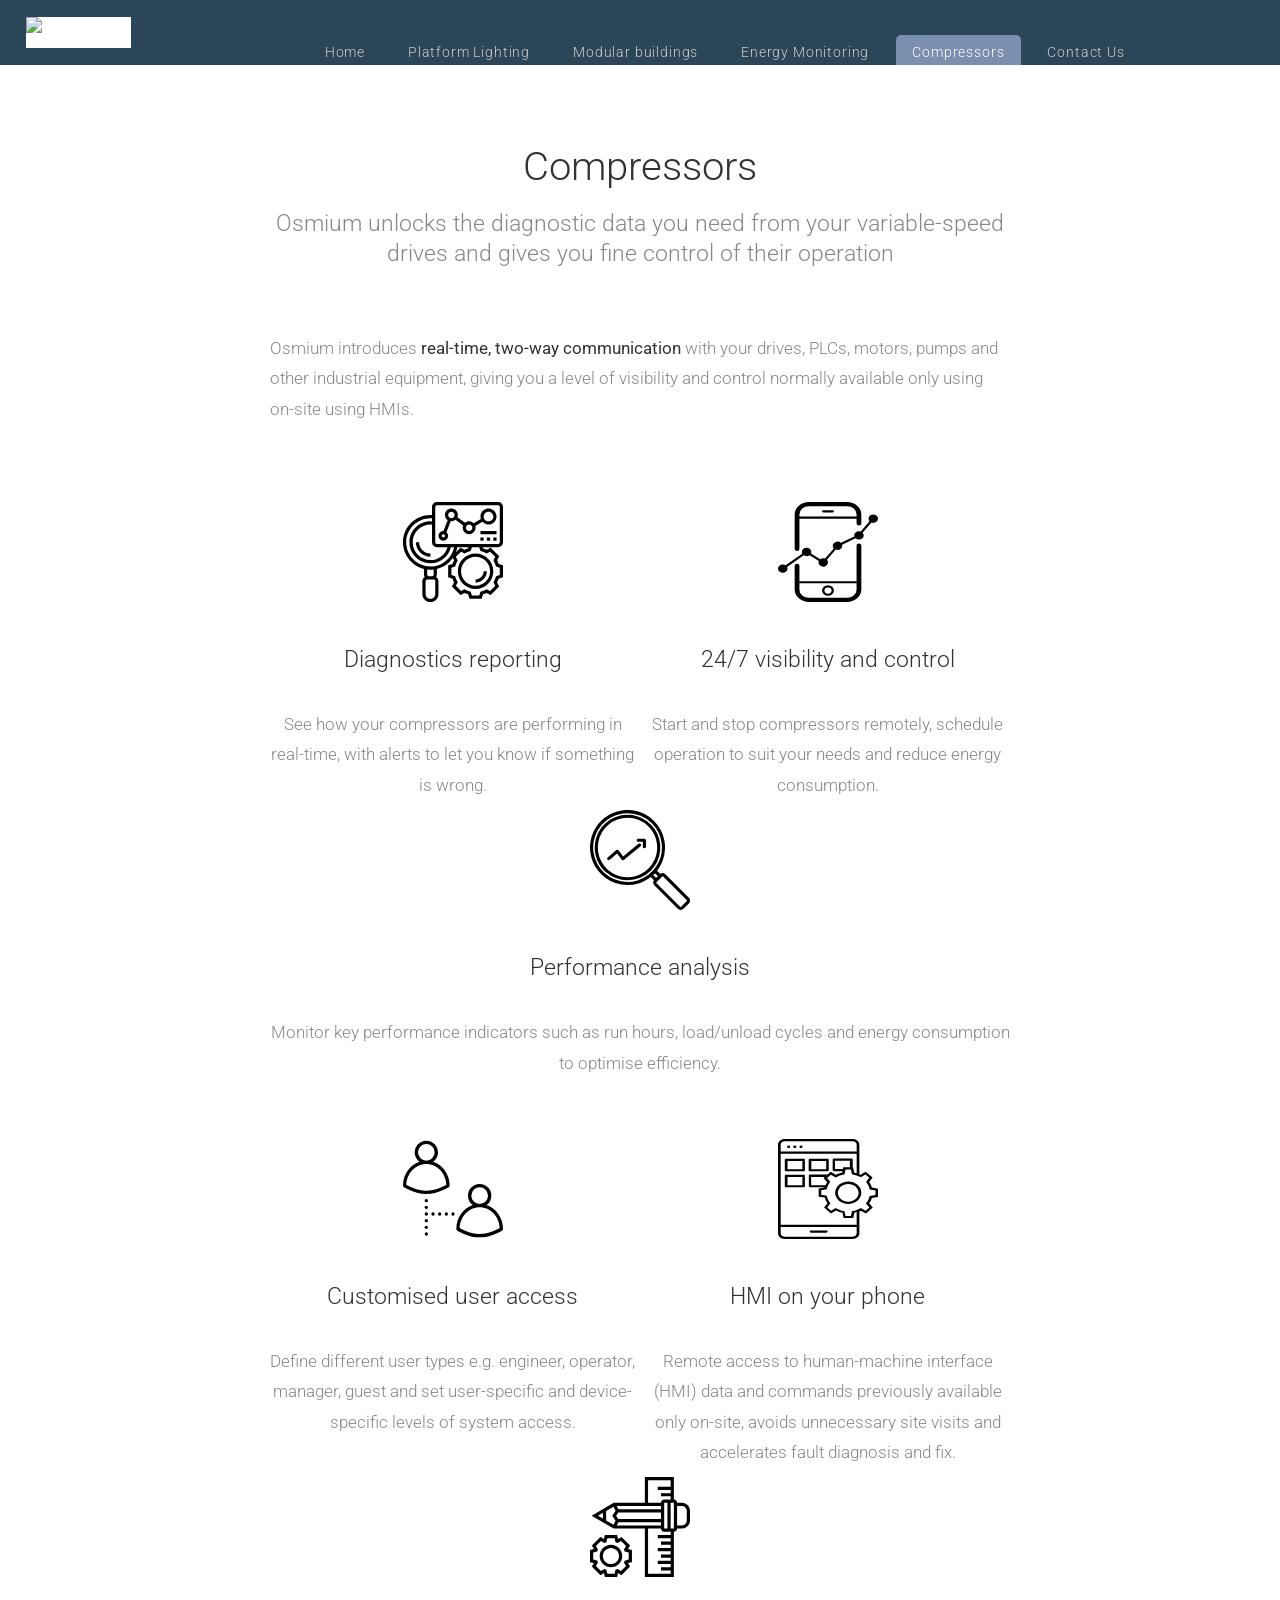
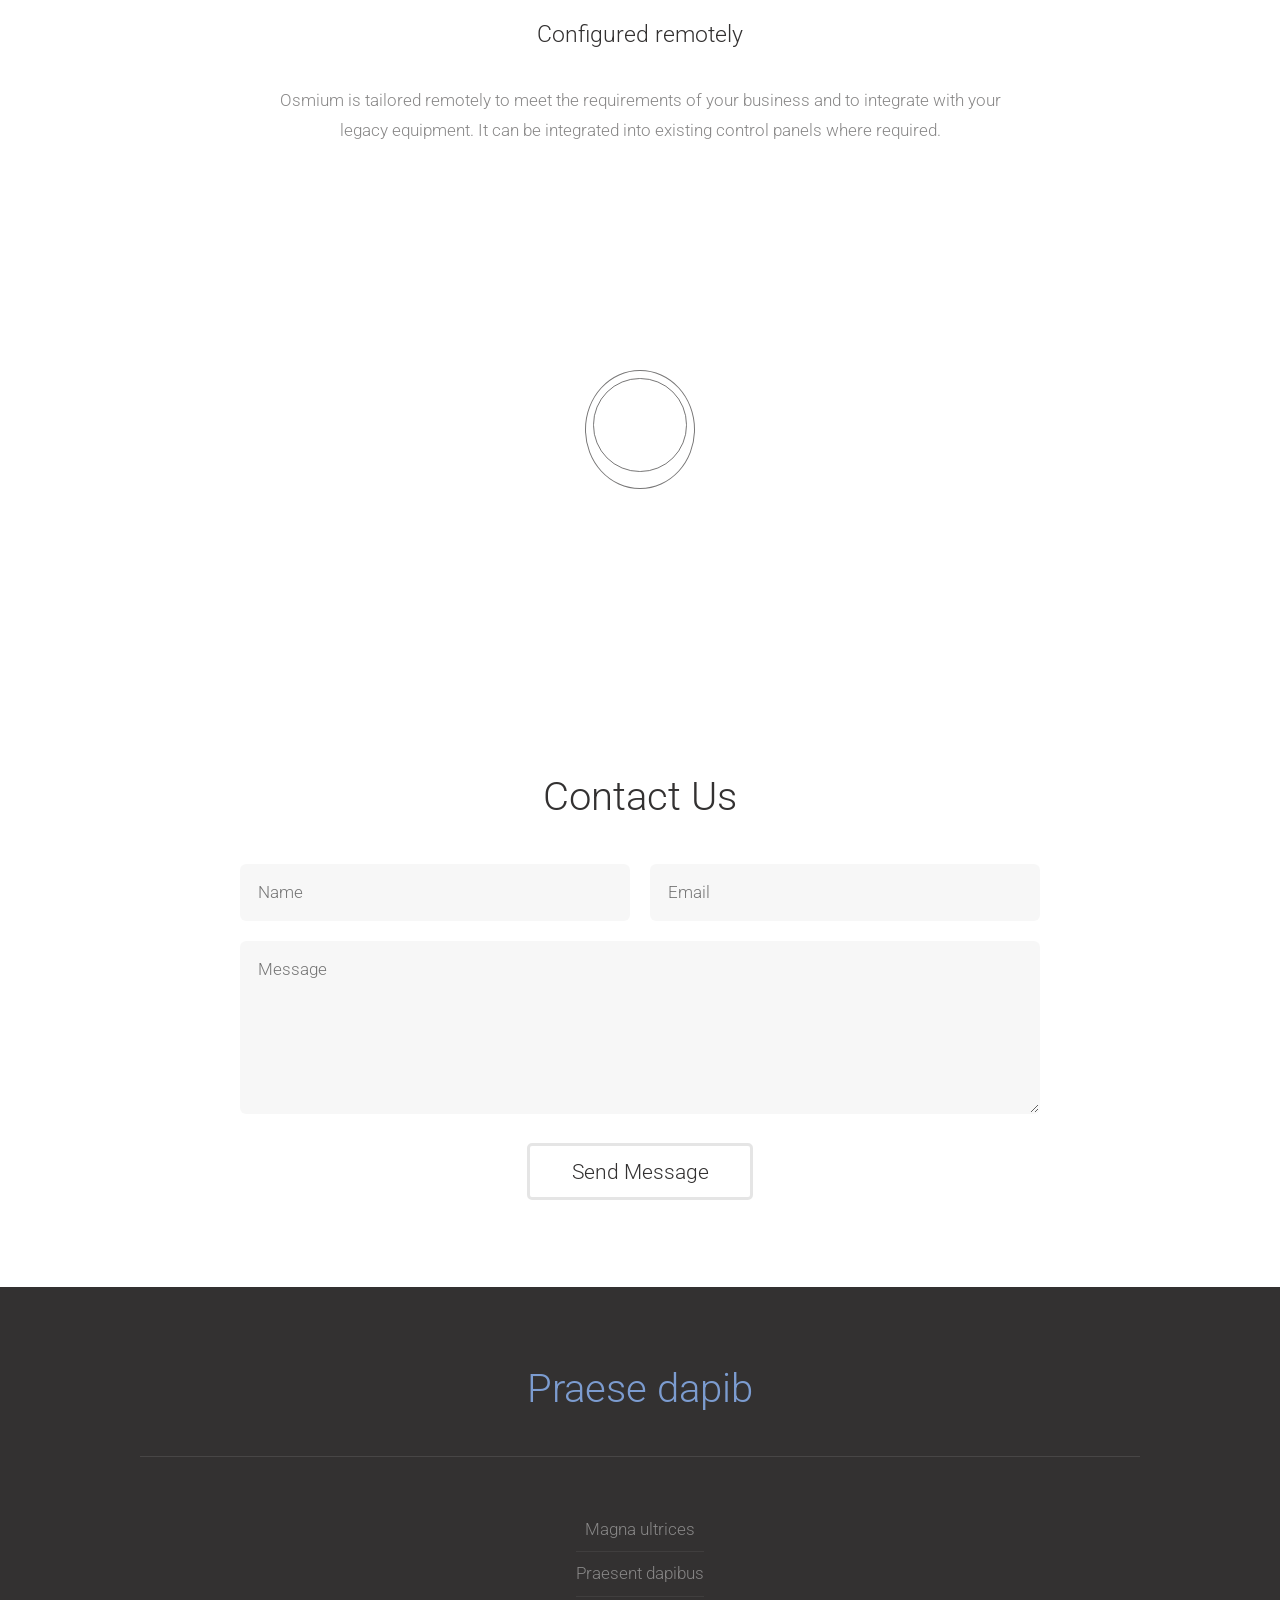
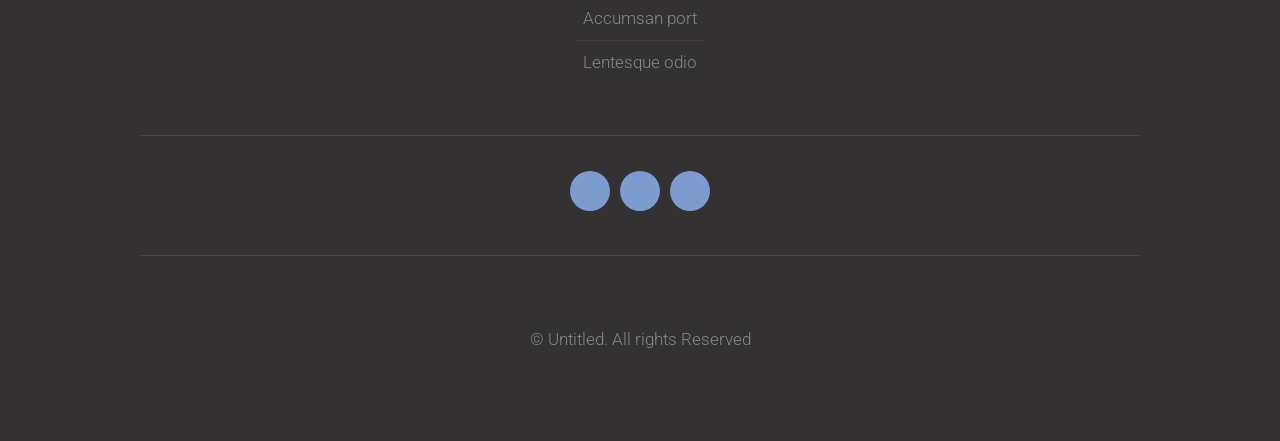
==== compressors.html @ 4c629444 "Modular buildings page completed" ====
<!DOCTYPE HTML>
<!--
	Concentric by Pixelarity
	pixelarity.com | hello@pixelarity.com
	License: pixelarity.com/license
-->
<html>
	<head>
		<title>Osmium</title>
		<meta charset="utf-8" />
		<meta name="viewport" content="width=device-width, initial-scale=1, user-scalable=no" />
		<link rel="stylesheet" href="assets/css/main.css" />
	</head>
	<body class="no-sidebar is-preload">
		<div id="page-wrapper">

			<!-- Header -->
				<div id="header">
					<div>

						<!-- Logo -->
							<div id="logo">
								<a href="index.html"><img src="images/osmium_logo_1.avif" class="header-logo" alt="Osmium" /></a>
							</div>

						<!-- Nav -->
							<nav id="nav">
								<ul>
									<li><a href="index.html">Home</a></li>
									<li><a href="platform-lighting.html">Platform Lighting</a></li>
                                    <li><a href="modular-buildings.html">Modular buildings</a></li>
									<li><a href="energy-monitoring.html">Energy Monitoring</a></li>
									<li class="current_page_item"><a href="compressors.html">Compressors</a></li>
                                    <li><a href="contact-us.html">Contact Us</a></li>
								</ul>
							</nav>

					</div>
				</div>

			<!-- Main -->
				<div id="main">
					<div class="container">

						<!-- Content -->
							<div class="row">
								<div id="content" class="col-9 col-12-mobile centred-content">
									<article>
										<header class="centred-text">
											<h2>Compressors</h2>
											<span class="byline">Osmium unlocks the diagnostic data you need from your variable-speed drives and gives you fine control of their operation</span>
										</header>
                                        <p>Osmium introduces <strong>real-time, two-way communication</strong> with your drives, PLCs, motors, pumps and other industrial equipment, giving you a level of visibility and control normally available only using on-site using HMIs.</p>

                                        <br/><br/>
                                        <!-- Make a 3 x 2 grid, with text and icons centred within each grid box -->
                                         <div class="flex-grid">
                                            <div class="flex-grid-item">
                                                <section>
                                                    <svg preserveAspectRatio="xMidYMid meet" data-bbox="1 1 62 62" viewBox="1 1 62 62" xmlns="http://www.w3.org/2000/svg" width="100" height="100" data-type="shape" role="presentation" aria-hidden="true" aria-label="">
                                                        <g>
                                                            <path d="M63 26V4c0-1.654-1.346-3-3-3H22c-1.654 0-3 1.346-3 3v5.035A15.045 15.045 0 0 0 18 9C8.626 9 1 16.626 1 26c0 7.994 5.553 14.699 13 16.505V46c0 .537.153 1.034.401 1.471A2.994 2.994 0 0 0 13 50v8c0 2.757 2.243 5 5 5s5-2.243 5-5v-8a2.994 2.994 0 0 0-1.401-2.529c.248-.437.401-.934.401-1.471v-3.495a17.034 17.034 0 0 0 9.913-6.779l.741 1.44c-.362.709-.67 1.455-.919 2.229L29 40.271v7.459l2.734.876c.249.775.557 1.521.919 2.229l-1.312 2.549 5.274 5.274 2.549-1.312c.709.362 1.455.67 2.229.919L42.271 61h7.459l.876-2.734a14.972 14.972 0 0 0 2.229-.919l2.549 1.312 5.273-5.274-1.311-2.549c.362-.708.67-1.455.919-2.229L63 47.729V40.27l-2.734-.876a15.016 15.016 0 0 0-.919-2.229l1.311-2.549-5.273-5.274-2.549 1.312c-.71-.363-1.456-.67-2.229-.919L50.37 29H60c1.654 0 3-1.346 3-3zm-41 3h6.566c-1.32 4.699-5.585 8-10.566 8-6.065 0-11-4.935-11-11s4.935-11 11-11c.32 0 .654.022 1 .057V26c0 1.654 1.346 3 3 3zm-1 29c0 1.654-1.346 3-3 3s-3-1.346-3-3v-8a1 1 0 0 1 1-1h4a1 1 0 0 1 1 1v8zm-1-12a1 1 0 0 1-1 1h-2a1 1 0 0 1-1-1v-3.128c.657.077 1.322.128 2 .128.677 0 1.342-.054 2-.132V46zm-2-5C9.729 41 3 34.271 3 26s6.729-15 15-15c.317 0 .65.016 1 .043v2.002A12.28 12.28 0 0 0 18 13c-7.168 0-13 5.832-13 13s5.832 13 13 13a12.94 12.94 0 0 0 12.628-10h2.047C31.272 35.914 25.158 41 18 41zm16.702-12h6.927l-.235.734c-.773.249-1.52.556-2.229.919l-2.549-1.312-2.786 2.786c.387-.998.679-2.043.872-3.127zm14.322 2.356.517.146a12.91 12.91 0 0 1 2.797 1.153l.468.262 2.195-1.129 3.211 3.211-1.129 2.194.262.469a12.89 12.89 0 0 1 1.153 2.797l.146.517 2.356.753v4.541l-2.356.754-.146.517c-.28.99-.668 1.931-1.152 2.797l-.263.468 1.129 2.195-3.211 3.212-2.194-1.13-.469.262c-.867.485-1.808.874-2.797 1.154l-.517.146L48.271 59H43.73l-.754-2.356-.517-.146c-.99-.28-1.931-.668-2.797-1.152l-.468-.263-2.195 1.13-3.212-3.212 1.13-2.195-.263-.468a12.987 12.987 0 0 1-1.153-2.797l-.146-.517L31 46.271V41.73l2.356-.754.146-.517c.28-.99.668-1.931 1.152-2.797l.263-.468-1.13-2.195 3.212-3.211 2.195 1.129.468-.262a12.86 12.86 0 0 1 2.797-1.153l.517-.146.753-2.356h4.541l.754 2.356zM42.271 27H22c-.552 0-1-.449-1-1V4c0-.551.448-1 1-1h38c.552 0 1 .449 1 1v22c0 .551-.448 1-1 1H42.271z"></path>
                                                            <path d="M54 5c-2.757 0-5 2.243-5 5 0 .56.114 1.09.284 1.593l-4.446 2.594A3.984 3.984 0 0 0 42 13c-.964 0-1.837.356-2.528.926l-4.759-3.461A3.97 3.97 0 0 0 35 9c0-2.206-1.794-4-4-4s-4 1.794-4 4a3.99 3.99 0 0 0 1.68 3.246l-2.601 6.762C26.052 19.007 26.027 19 26 19c-1.654 0-3 1.346-3 3s1.346 3 3 3 3-1.346 3-3a2.98 2.98 0 0 0-1.057-2.267l2.608-6.779c.149.018.295.046.449.046a3.96 3.96 0 0 0 2.528-.926l4.759 3.461A3.97 3.97 0 0 0 38 17c0 2.206 1.794 4 4 4s4-1.794 4-4c0-.376-.069-.733-.166-1.079l4.457-2.6C51.207 14.343 52.523 15 54 15c2.757 0 5-2.243 5-5s-2.243-5-5-5zM26 23a1.001 1.001 0 0 1 0-2 1.001 1.001 0 0 1 0 2zm5-12c-1.103 0-2-.897-2-2s.897-2 2-2 2 .897 2 2-.897 2-2 2zm11 8c-1.103 0-2-.897-2-2s.897-2 2-2 2 .897 2 2-.897 2-2 2zm12-6c-1.654 0-3-1.346-3-3s1.346-3 3-3 3 1.346 3 3-1.346 3-3 3z"></path>
                                                            <path d="M51 23v2h-2v-2h2z"></path>
                                                            <path d="M55 23v2h-2v-2h2z"></path>
                                                            <path d="M59 23v2h-2v-2h2z"></path>
                                                            <path d="M59 19v2H49v-2h10z"></path>
                                                            <path d="M11 26H9c0 4.962 4.037 9 9 9v-2c-3.859 0-7-3.14-7-7z"></path>
                                                            <path d="M53 44h-2c0 2.757-2.243 5-5 5v2c3.859 0 7-3.141 7-7z"></path>
                                                            <path d="M35 44c0 6.065 4.935 11 11 11s11-4.935 11-11-4.935-11-11-11-11 4.935-11 11zm11-9c4.963 0 9 4.037 9 9s-4.037 9-9 9-9-4.037-9-9 4.037-9 9-9z"></path>
                                                        </g>
                                                    </svg>
                                                    <h3>Diagnostics reporting</h3>
                                                    <p>See how your compressors are performing in real-time, with alerts to let you know if something is wrong.</p>
                                                </section>
                                            </div>
                                            <div class="flex-grid-item">
                                                <section>
                                                    <svg preserveAspectRatio="none" data-bbox="7 4 42 48" viewBox="7 4 42 48" xmlns="http://www.w3.org/2000/svg" width="100" height="100" data-type="shape" role="presentation" aria-hidden="true" aria-label="">
                                                        <g>
                                                            <path d="M47 10a2 2 0 0 0-1.56 3.24l-3.68 4.91A1.91 1.91 0 0 0 41 18a2 2 0 0 0-2 2 2.08 2.08 0 0 0 .07.5l-5.62 3.12A2 2 0 0 0 30 25a2 2 0 0 0 .47 1.27l-3.7 4.88A2.2 2.2 0 0 0 26 31a2 2 0 0 0-1.28.47l-3.86-2.75A2 2 0 0 0 21 28a2 2 0 0 0-4 0 2 2 0 0 0 .18.82l-7 5.58A2 2 0 0 0 9 34a2 2 0 1 0 2 2 2 2 0 0 0-.18-.82l7-5.58A2 2 0 0 0 19 30a2 2 0 0 0 1.28-.47l3.86 2.75A2 2 0 0 0 24 33a2 2 0 1 0 3.56-1.24l3.68-4.91A1.91 1.91 0 0 0 32 27a2 2 0 0 0 2-2 2.08 2.08 0 0 0-.07-.5l5.62-3.12A2 2 0 0 0 43 20a2 2 0 0 0-.47-1.27l3.7-4.88A2.2 2.2 0 0 0 47 14a2 2 0 0 0 0-4z"></path>
                                                            <path d="M41 23.86a1 1 0 0 0-1 1V42H16v-7.34a1 1 0 0 0-2 0V46a6 6 0 0 0 6 6h16a6 6 0 0 0 6-6V24.86a1 1 0 0 0-1-1zM36 50H20a4 4 0 0 1-4-4v-3h24v3a4 4 0 0 1-4 4z"></path>
                                                            <path d="M15 27.54a1 1 0 0 0 1-1V12h24v2.31a1 1 0 1 0 2 0V10a6 6 0 0 0-6-6H20a6 6 0 0 0-6 6v16.54a1 1 0 0 0 1 1zM20 6h16a4 4 0 0 1 4 4v1H16v-1a4 4 0 0 1 4-4z"></path>
                                                            <path d="M26 9h4a.5.5 0 0 0 0-1h-4a.5.5 0 0 0 0 1z"></path>
                                                            <path d="M28 44a2.5 2.5 0 1 0 2.5 2.5A2.5 2.5 0 0 0 28 44zm0 4a1.5 1.5 0 1 1 1.5-1.5A1.5 1.5 0 0 1 28 48z"></path>
                                                        </g>
                                                    </svg>
                                                    <h3>24/7 visibility and control</h3>
                                                    <p>Start and stop compressors remotely, schedule operation to suit your needs and reduce energy consumption.</p>
                                                </section>
                                            </div>
                                            <div class="flex-grid-item">
                                                <section>
                                                    <svg preserveAspectRatio="none" data-bbox="0.079 -0.057 1199.95 1200.057" xmlns="http://www.w3.org/2000/svg" viewBox="0.079 -0.057 1199.95 1200.057" height="100" width="100" data-type="shape" role="presentation" aria-hidden="true" aria-label="">
                                                        <g>
                                                            <path d="M450.23 900.24a450.117 450.117 0 0 1-274.05-93.027 450.158 450.158 0 0 1 49.033-747 450.146 450.146 0 0 1 283.86-56.406 450.159 450.159 0 0 1 259.54 128.06 449.997 449.997 0 0 1 123.31 230.49 449.985 449.985 0 0 1-25.609 260.14 450.044 450.044 0 0 1-165.89 202.02 450.003 450.003 0 0 1-250.19 75.723zm0-862.5a412.54 412.54 0 0 0-261.6 93.855 412.502 412.502 0 0 0-142.68 238.5 412.492 412.492 0 0 0 247.066 461.36 412.5 412.5 0 0 0 277.6 13.434 412.472 412.472 0 0 0 223.11-165.71 412.52 412.52 0 0 0 67.348-269.64 412.444 412.444 0 0 0-118.99-251.16 411.52 411.52 0 0 0-133.88-89.453 411.475 411.475 0 0 0-157.96-31.223z"></path>
                                                            <path d="M450.23 843.75a393.461 393.461 0 0 1-249.53-89.461c-70.32-57.785-118.43-138.16-136.14-227.45s-3.906-181.94 39.047-262.19 112.4-143.12 196.51-177.9 177.68-39.332 264.77-12.863a393.399 393.399 0 0 1 212.83 158.02 393.414 393.414 0 0 1 64.281 257.16 393.389 393.389 0 0 1-113.45 239.57 392.334 392.334 0 0 1-127.68 85.324 392.326 392.326 0 0 1-150.65 29.781zm0-749.36a355.967 355.967 0 0 0-225.76 80.93A355.942 355.942 0 0 0 101.29 381.1a355.94 355.94 0 0 0 35.324 237.21 355.925 355.925 0 0 0 177.79 160.96 355.96 355.96 0 0 0 432.1-131.319 355.948 355.948 0 0 0 58.156-232.67 355.946 355.946 0 0 0-102.64-216.75 354.976 354.976 0 0 0-251.78-104.23z"></path>
                                                            <path d="M793.88 861.26a18.617 18.617 0 0 1-13.258-5.492l-62.867-62.852a18.746 18.746 0 0 1-5.488-13.254c0-4.973 1.972-9.742 5.488-13.258l48.656-48.656a18.748 18.748 0 0 1 13.258-5.489c4.969 0 9.738 1.973 13.254 5.489l62.867 62.867h.004c3.512 3.52 5.488 8.285 5.488 13.258s-1.976 9.738-5.488 13.258l-48.75 48.637a18.632 18.632 0 0 1-13.164 5.492zm-36.375-81.598 36.375 36.336 22.145-22.125-36.355-36.375z"></path>
                                                            <path d="M1087.3 1200a46.689 46.689 0 0 1-33.281-13.801l-281.89-281.87a47.132 47.132 0 0 1-13.762-33.281 47.12 47.12 0 0 1 13.762-33.281l65.625-65.625a48.18 48.18 0 0 1 66.543 0l281.95 281.85a47.074 47.074 0 0 1 0 66.562l-65.625 65.625a46.642 46.642 0 0 1-33.32 13.82zM871.08 795.82a9.535 9.535 0 0 0-6.75 2.812l-65.625 65.625a9.58 9.58 0 0 0 0 13.52l281.83 281.91c1.785 1.801 4.219 2.813 6.758 2.813s4.973-1.012 6.758-2.813l65.625-65.624a9.58 9.58 0 0 0 0-13.52l-281.83-281.91a9.522 9.522 0 0 0-6.77-2.813z"></path>
                                                            <path d="M225 603.09a18.748 18.748 0 0 1-13.551-5.793 18.745 18.745 0 0 1 1.215-27.074l102.94-89.906c3.949-3.457 9.168-5.094 14.387-4.52s9.953 3.305 13.062 7.536l54.375 73.969 184.45-150.98-.004.004a18.755 18.755 0 0 1 26.668 2.39 18.772 18.772 0 0 1 4.133 13.918 18.74 18.74 0 0 1-7.043 12.695l-199.73 163.5a18.75 18.75 0 0 1-26.981-3.39l-53.961-73.461-87.602 76.48v-.004a18.601 18.601 0 0 1-12.355 4.633z"></path>
                                                            <path d="M652.93 458.66a18.752 18.752 0 0 1-18.75-18.75v-58.56h-54.805a18.752 18.752 0 0 1-16.238-28.124 18.754 18.754 0 0 1 16.238-9.375h73.52a18.752 18.752 0 0 1 18.75 18.75v77.309a18.75 18.75 0 0 1-5.48 13.242 18.754 18.754 0 0 1-13.234 5.508z"></path>
                                                        </g>
                                                    </svg>
                                                    <h3>Performance analysis</h3>
                                                    <p>Monitor key performance indicators such as run hours, load/unload cycles and energy consumption to optimise efficiency.</p>
                                                </section>
                                            </div>
                                         </div>
                                         <br/><br/>
                                         <div class="flex-grid">
                                            <div class="flex-grid-item">
                                                <section>
                                                    <svg preserveAspectRatio="xMidYMid meet" data-bbox="16 23.959 480 464.041" viewBox="16 23.959 480 464.041" xmlns="http://www.w3.org/2000/svg" width="100" height="100" data-type="shape" role="presentation" aria-hidden="true" aria-label="">
                                                        <g>
                                                            <path d="M136 312a8 8 0 1 1-16 0 8 8 0 0 1 16 0z"></path>
                                                            <path d="M136 344a8 8 0 1 1-16 0 8 8 0 0 1 16 0z"></path>
                                                            <path d="M136 376a8 8 0 1 1-16 0 8 8 0 0 1 16 0z"></path>
                                                            <path d="M168 376a8 8 0 1 1-16 0 8 8 0 0 1 16 0z"></path>
                                                            <path d="M200 376a8 8 0 1 1-16 0 8 8 0 0 1 16 0z"></path>
                                                            <path d="M136 408a8 8 0 1 1-16 0 8 8 0 0 1 16 0z"></path>
                                                            <path d="M136 440a8 8 0 1 1-16 0 8 8 0 0 1 16 0z"></path>
                                                            <path d="M136 472a8 8 0 1 1-16 0 8 8 0 0 1 16 0z"></path>
                                                            <path d="M232 376a8 8 0 1 1-16 0 8 8 0 0 1 16 0z"></path>
                                                            <path d="M264 376a8 8 0 1 1-16 0 8 8 0 0 1 16 0z"></path>
                                                            <path d="M19.562 246.656C21.6 248.018 70.242 280 128 280s106.4-31.982 108.438-33.344A8 8 0 0 0 240 240c0-53.91-33.353-99.626-79.11-114.717a56 56 0 1 0-65.78 0C49.353 140.374 16 186.09 16 240a8 8 0 0 0 3.562 6.656zM88 80a40 40 0 1 1 40 40 40.045 40.045 0 0 1-40-40zm40 56c51.574 0 93.78 44.283 95.915 99.6C211.992 242.678 172.4 264 128 264c-44.261 0-83.962-21.332-95.915-28.41C34.225 180.281 76.429 136 128 136z"></path>
                                                            <path d="M416.89 333.283a56 56 0 1 0-65.78 0C305.353 348.374 272 394.09 272 448a8 8 0 0 0 3.562 6.656C277.6 456.018 326.242 488 384 488s106.4-31.982 108.438-33.344A8 8 0 0 0 496 448c0-53.91-33.353-99.626-79.11-114.717zM344 288a40 40 0 1 1 40 40 40.045 40.045 0 0 1-40-40zm40 184c-44.261 0-83.962-21.332-95.915-28.41C290.225 388.281 332.429 344 384 344s93.78 44.283 95.915 99.6C467.992 450.678 428.4 472 384 472z"></path>
                                                        </g>
                                                    </svg>
                                                    <h3>Customised user access</h3>
                                                    <p>Define different user types e.g. engineer, operator, manager, guest and set user-specific and device-specific levels of system access.</p>
                                                </section>
                                            </div>
                                            <div class="flex-grid-item">
                                                <section>
                                                    <svg preserveAspectRatio="none" data-bbox="4.6 0 55.8 65" viewBox="4.6 0 55.8 65" xmlns="http://www.w3.org/2000/svg" width="100" height="100" data-type="shape" role="presentation" aria-hidden="true" aria-label="">
                                                        <g>
                                                            <path d="M18.2 4.3v1.5h-1.5V4.3h1.5z"></path>
                                                            <path d="M14.7 4.3v1.5h-1.5V4.3h1.5z"></path>
                                                            <path d="M11.3 4.3v1.5H9.8V4.3h1.5z"></path>
                                                            <path d="M31.6 59.5H23c-.4 0-.7.3-.7.7 0 .4.3.7.7.7h8.6c.4 0 .7-.3.7-.7.1-.4-.3-.7-.7-.7z"></path>
                                                            <path d="m57 38.3 3.4-.6v-5.4l-3.4-.7c-.3-1.3-.8-2.5-1.5-3.6l1.9-2.9-3.9-3.8-2.8 2c-.2-.1-.5-.3-.7-.4V3.7c0-2-1.6-3.7-3.7-3.7h-38c-2 0-3.7 1.6-3.7 3.7v57.6c0 2 1.6 3.7 3.7 3.7h38c2 0 3.7-1.6 3.7-3.7V47.1c.3-.1.5-.3.8-.5l2.9 1.9 3.8-3.9-2-2.8c.7-1.1 1.2-2.3 1.5-3.5zM8.3 1.5h38c1.2 0 2.2 1 2.2 2.2v4.4H6.1V3.7c0-1.2 1-2.2 2.2-2.2zm38 62h-38c-1.2 0-2.2-1-2.2-2.2v-4.1h42.4v4.1c0 1.2-1 2.2-2.2 2.2zm2.2-7.8H6.1V9.6h42.4v12.6c-.5-.2-.9-.3-1.4-.5l-.6-3.4h-.2v-4.9c0-.4-.3-.7-.7-.7h-9.8c-.4 0-.7.3-.7.7v6.8c0 .4.3.7.7.7h4.8l-.1.8c-1.3.3-2.5.8-3.6 1.5L34 21.3l-1.8 1.8h-9.7c-.4 0-.7.3-.7.7v6.8c0 .4.3.7.7.7h8.3c0 .1 0 .2-.1.2l-3.4.6v5.4l3.4.6c.3 1.3.8 2.5 1.5 3.6l-1.9 2.9 3.9 3.8 2.8-2c1.1.7 2.3 1.2 3.6 1.5l.6 3.4h5.4l.6-3.4c.4-.1.9-.3 1.3-.4v8.2zM41 18.4l-.2 1.1h-4.4v-5.3h8.3v4.1l-3.7.1zM31.1 30h-8v-5.3h7.5l-.6.6 2 2.8c-.3.6-.6 1.2-.9 1.9zm24.5 14.5-2.1 2.1-2.7-1.8-.4.3c-1.2.8-2.6 1.4-4 1.7l-.5.1-.6 3.1h-3l-.6-3.1-.5-.1c-1.4-.3-2.8-.9-4-1.7l-.4-.3-2.6 1.8-2.1-2.1 1.8-2.7-.3-.4c-.8-1.2-1.4-2.6-1.7-4l-.1-.5-3.1-.6v-3l3.1-.6.1-.5c.3-1.4.8-2.8 1.6-4l.3-.4-1.8-2.4 2.1-2.1 2.7 1.8.4-.3c1.2-.8 2.6-1.4 4-1.7l.5-.1.6-3.2h3l.6 3.1.5.1c1.4.3 2.8.9 4 1.6l.4.3 2.6-1.8 2.1 2.1-1.8 2.7.3.4c.8 1.2 1.4 2.6 1.7 4l.1.5 3.2.6v3l-3.3.6-.1.5c-.3 1.5-.9 2.8-1.7 4l-.3.4 2 2.6z"></path>
                                                            <path d="M43.8 27.7c-4 0-7.3 3.3-7.3 7.3s3.3 7.3 7.3 7.3 7.3-3.3 7.3-7.3c0-4.1-3.3-7.3-7.3-7.3zm0 13.1v.7-.7c-3.2 0-5.8-2.6-5.8-5.8 0-3.2 2.6-5.8 5.8-5.8 3.2 0 5.8 2.6 5.8 5.8 0 3.1-2.6 5.8-5.8 5.8z"></path>
                                                            <path d="M18.9 12.8H9.1c-.4 0-.7.3-.7.7v6.8c0 .4.3.7.7.7h9.8c.4 0 .7-.3.7-.7v-6.8c.1-.4-.3-.7-.7-.7zm-.7 6.8H9.9v-5.3h8.3v5.3z"></path>
                                                            <path d="M22.4 21h9.8c.4 0 .7-.3.7-.7v-6.8c0-.4-.3-.7-.7-.7h-9.8c-.4 0-.7.3-.7.7v6.8c0 .4.3.7.7.7zm.8-6.7h8.3v5.3h-8.3v-5.3z"></path>
                                                            <path d="M18.9 23.2H9.1c-.4 0-.7.3-.7.7v6.8c0 .4.3.7.7.7h9.8c.4 0 .7-.3.7-.7v-6.8c.1-.4-.3-.7-.7-.7zm-.7 6.8H9.9v-5.3h8.3V30z"></path>
                                                        </g>
                                                    </svg>
                                                    <h3>HMI on your phone</h3>
                                                    <p>Remote access to human-machine interface (HMI) data and commands previously available only on-site, avoids unnecessary site visits and accelerates fault diagnosis and fix.</p>
                                                </section>
                                            </div>
                                            <div class="flex-grid-item">
                                                <section>
                                                    <svg preserveAspectRatio="none" data-bbox="18.746 18.75 1162.504 1162.503" xmlns="http://www.w3.org/2000/svg" viewBox="18.746 18.75 1162.504 1162.503" height="100" width="100" data-type="shape" role="presentation" aria-hidden="true" aria-label="">
                                                        <g>
                                                            <path d="M262.5 806.25c-72.375 0-131.25 58.895-131.25 131.25s58.875 131.25 131.25 131.25 131.25-58.895 131.25-131.25-58.875-131.25-131.25-131.25zm0 225c-51.695 0-93.75-42.055-93.75-93.75s42.055-93.75 93.75-93.75 93.75 42.055 93.75 93.75-42.055 93.75-93.75 93.75z"></path>
                                                            <path d="M484.99 815.25 384.73 715.01l-40.012 24.02-11.324-45.281h-141.79l-11.305 45.301-40.012-24.02-100.28 100.22 24.02 40.051-45.281 11.305v141.79l45.301 11.305-24.039 40.051 100.26 100.24 40.012-24.02 11.324 45.281h141.79l11.305-45.301 40.012 24.02 100.26-100.24-24.02-40.051 45.301-11.285v-141.79l-45.301-11.305zm-16.238 80.645v83.211l-36.543 9.133-10.012 3.844-8.738 21.355 24.3 40.48-58.835 58.855-40.461-24.301-22.875 9.3-11.48 45.977h-83.211l-9.133-36.543-3.805-10.03-21.414-8.7-40.46 24.301-58.837-58.855 24.301-40.48-9.375-22.875-45.922-11.46v-83.212l45.863-11.457 9.43-22.875-24.301-40.48 58.836-58.855 40.46 24.301 22.876-9.3 11.48-45.978h83.21l9.134 36.543 3.804 10.031 21.414 8.7 40.461-24.301 58.836 58.855-24.3 40.48 9.43 22.875z"></path>
                                                            <path d="M1087.5 318.75h-56.25c0-20.68-16.82-37.5-37.5-37.5V18.75h-337.5v300H294.92l-257.14 150 257.14 150h361.33v562.5h337.5v-525c20.68 0 37.5-16.82 37.5-37.5h56.25c51.695 0 93.75-42.055 93.75-93.75V412.5c0-51.695-42.055-93.75-93.75-93.75zM693.75 56.25h262.5v75h-150v37.5h150v37.5h-112.5v37.5h112.5v37.5c-6.863 0-13.219 1.988-18.75 5.21-5.531-3.222-11.887-5.21-18.75-5.21h-37.5c-20.68 0-37.5 16.82-37.5 37.5h-150zm225 562.5h-37.5v-300h37.5zm-75-37.5H330.34l18.75-37.5h494.66zM315.86 411.17l-38.398 57.711 38.383 57.469-23.68 47.363-85.918-50.098v-109.71l85.93-50.117zm527.89 95.082H347.53l-24.992-37.406 25.012-37.594h496.2zm0-112.5H349.09l-18.75-37.5h513.41zm-675 42.02v65.961l-56.531-32.98zm787.5 257.98h-150v37.5h150v37.5h-112.5v37.5h112.5v37.5h-150v37.5h150v37.5h-112.5v37.5h112.5v37.5h-150v37.5h150v37.5h-112.5v37.5h112.5v37.5h-262.5v-525h150c0 20.68 16.82 37.5 37.5 37.5h37.5c6.863 0 13.219-1.988 18.75-5.21 5.531 3.222 11.887 5.21 18.75 5.21zm0-75v-300h37.5l.02 300zm187.5-93.75c0 31.012-25.238 56.25-56.25 56.25h-56.25v-225h56.25c31.012 0 56.25 25.238 56.25 56.25z"></path>
                                                        </g>
                                                    </svg>
                                                    <h3>Configured remotely</h3>
                                                    <p>Osmium is tailored remotely to meet the requirements of your business and to integrate with your legacy equipment. It can be integrated into existing control panels where required.</p>
                                                </section>
                                            </div>
                                         </div>

                                        <!-- Diagnostics SVG -->
                                        <!-- <svg preserveAspectRatio="xMidYMid meet" data-bbox="1 1 62 62" viewBox="1 1 62 62" xmlns="http://www.w3.org/2000/svg" width="100" height="100" data-type="shape" role="presentation" aria-hidden="true" aria-label="">
                                            <g>
                                                <path d="M63 26V4c0-1.654-1.346-3-3-3H22c-1.654 0-3 1.346-3 3v5.035A15.045 15.045 0 0 0 18 9C8.626 9 1 16.626 1 26c0 7.994 5.553 14.699 13 16.505V46c0 .537.153 1.034.401 1.471A2.994 2.994 0 0 0 13 50v8c0 2.757 2.243 5 5 5s5-2.243 5-5v-8a2.994 2.994 0 0 0-1.401-2.529c.248-.437.401-.934.401-1.471v-3.495a17.034 17.034 0 0 0 9.913-6.779l.741 1.44c-.362.709-.67 1.455-.919 2.229L29 40.271v7.459l2.734.876c.249.775.557 1.521.919 2.229l-1.312 2.549 5.274 5.274 2.549-1.312c.709.362 1.455.67 2.229.919L42.271 61h7.459l.876-2.734a14.972 14.972 0 0 0 2.229-.919l2.549 1.312 5.273-5.274-1.311-2.549c.362-.708.67-1.455.919-2.229L63 47.729V40.27l-2.734-.876a15.016 15.016 0 0 0-.919-2.229l1.311-2.549-5.273-5.274-2.549 1.312c-.71-.363-1.456-.67-2.229-.919L50.37 29H60c1.654 0 3-1.346 3-3zm-41 3h6.566c-1.32 4.699-5.585 8-10.566 8-6.065 0-11-4.935-11-11s4.935-11 11-11c.32 0 .654.022 1 .057V26c0 1.654 1.346 3 3 3zm-1 29c0 1.654-1.346 3-3 3s-3-1.346-3-3v-8a1 1 0 0 1 1-1h4a1 1 0 0 1 1 1v8zm-1-12a1 1 0 0 1-1 1h-2a1 1 0 0 1-1-1v-3.128c.657.077 1.322.128 2 .128.677 0 1.342-.054 2-.132V46zm-2-5C9.729 41 3 34.271 3 26s6.729-15 15-15c.317 0 .65.016 1 .043v2.002A12.28 12.28 0 0 0 18 13c-7.168 0-13 5.832-13 13s5.832 13 13 13a12.94 12.94 0 0 0 12.628-10h2.047C31.272 35.914 25.158 41 18 41zm16.702-12h6.927l-.235.734c-.773.249-1.52.556-2.229.919l-2.549-1.312-2.786 2.786c.387-.998.679-2.043.872-3.127zm14.322 2.356.517.146a12.91 12.91 0 0 1 2.797 1.153l.468.262 2.195-1.129 3.211 3.211-1.129 2.194.262.469a12.89 12.89 0 0 1 1.153 2.797l.146.517 2.356.753v4.541l-2.356.754-.146.517c-.28.99-.668 1.931-1.152 2.797l-.263.468 1.129 2.195-3.211 3.212-2.194-1.13-.469.262c-.867.485-1.808.874-2.797 1.154l-.517.146L48.271 59H43.73l-.754-2.356-.517-.146c-.99-.28-1.931-.668-2.797-1.152l-.468-.263-2.195 1.13-3.212-3.212 1.13-2.195-.263-.468a12.987 12.987 0 0 1-1.153-2.797l-.146-.517L31 46.271V41.73l2.356-.754.146-.517c.28-.99.668-1.931 1.152-2.797l.263-.468-1.13-2.195 3.212-3.211 2.195 1.129.468-.262a12.86 12.86 0 0 1 2.797-1.153l.517-.146.753-2.356h4.541l.754 2.356zM42.271 27H22c-.552 0-1-.449-1-1V4c0-.551.448-1 1-1h38c.552 0 1 .449 1 1v22c0 .551-.448 1-1 1H42.271z"></path>
                                                <path d="M54 5c-2.757 0-5 2.243-5 5 0 .56.114 1.09.284 1.593l-4.446 2.594A3.984 3.984 0 0 0 42 13c-.964 0-1.837.356-2.528.926l-4.759-3.461A3.97 3.97 0 0 0 35 9c0-2.206-1.794-4-4-4s-4 1.794-4 4a3.99 3.99 0 0 0 1.68 3.246l-2.601 6.762C26.052 19.007 26.027 19 26 19c-1.654 0-3 1.346-3 3s1.346 3 3 3 3-1.346 3-3a2.98 2.98 0 0 0-1.057-2.267l2.608-6.779c.149.018.295.046.449.046a3.96 3.96 0 0 0 2.528-.926l4.759 3.461A3.97 3.97 0 0 0 38 17c0 2.206 1.794 4 4 4s4-1.794 4-4c0-.376-.069-.733-.166-1.079l4.457-2.6C51.207 14.343 52.523 15 54 15c2.757 0 5-2.243 5-5s-2.243-5-5-5zM26 23a1.001 1.001 0 0 1 0-2 1.001 1.001 0 0 1 0 2zm5-12c-1.103 0-2-.897-2-2s.897-2 2-2 2 .897 2 2-.897 2-2 2zm11 8c-1.103 0-2-.897-2-2s.897-2 2-2 2 .897 2 2-.897 2-2 2zm12-6c-1.654 0-3-1.346-3-3s1.346-3 3-3 3 1.346 3 3-1.346 3-3 3z"></path>
                                                <path d="M51 23v2h-2v-2h2z"></path>
                                                <path d="M55 23v2h-2v-2h2z"></path>
                                                <path d="M59 23v2h-2v-2h2z"></path>
                                                <path d="M59 19v2H49v-2h10z"></path>
                                                <path d="M11 26H9c0 4.962 4.037 9 9 9v-2c-3.859 0-7-3.14-7-7z"></path>
                                                <path d="M53 44h-2c0 2.757-2.243 5-5 5v2c3.859 0 7-3.141 7-7z"></path>
                                                <path d="M35 44c0 6.065 4.935 11 11 11s11-4.935 11-11-4.935-11-11-11-11 4.935-11 11zm11-9c4.963 0 9 4.037 9 9s-4.037 9-9 9-9-4.037-9-9 4.037-9 9-9z"></path>
                                            </g>
                                        </svg> -->

                                        <!-- 24/7 SVG -->
                                         <!-- <svg preserveAspectRatio="none" data-bbox="7 4 42 48" viewBox="7 4 42 48" xmlns="http://www.w3.org/2000/svg" width="100" height="100" data-type="shape" role="presentation" aria-hidden="true" aria-label="">
                                            <g>
                                                <path d="M47 10a2 2 0 0 0-1.56 3.24l-3.68 4.91A1.91 1.91 0 0 0 41 18a2 2 0 0 0-2 2 2.08 2.08 0 0 0 .07.5l-5.62 3.12A2 2 0 0 0 30 25a2 2 0 0 0 .47 1.27l-3.7 4.88A2.2 2.2 0 0 0 26 31a2 2 0 0 0-1.28.47l-3.86-2.75A2 2 0 0 0 21 28a2 2 0 0 0-4 0 2 2 0 0 0 .18.82l-7 5.58A2 2 0 0 0 9 34a2 2 0 1 0 2 2 2 2 0 0 0-.18-.82l7-5.58A2 2 0 0 0 19 30a2 2 0 0 0 1.28-.47l3.86 2.75A2 2 0 0 0 24 33a2 2 0 1 0 3.56-1.24l3.68-4.91A1.91 1.91 0 0 0 32 27a2 2 0 0 0 2-2 2.08 2.08 0 0 0-.07-.5l5.62-3.12A2 2 0 0 0 43 20a2 2 0 0 0-.47-1.27l3.7-4.88A2.2 2.2 0 0 0 47 14a2 2 0 0 0 0-4z"></path>
                                                <path d="M41 23.86a1 1 0 0 0-1 1V42H16v-7.34a1 1 0 0 0-2 0V46a6 6 0 0 0 6 6h16a6 6 0 0 0 6-6V24.86a1 1 0 0 0-1-1zM36 50H20a4 4 0 0 1-4-4v-3h24v3a4 4 0 0 1-4 4z"></path>
                                                <path d="M15 27.54a1 1 0 0 0 1-1V12h24v2.31a1 1 0 1 0 2 0V10a6 6 0 0 0-6-6H20a6 6 0 0 0-6 6v16.54a1 1 0 0 0 1 1zM20 6h16a4 4 0 0 1 4 4v1H16v-1a4 4 0 0 1 4-4z"></path>
                                                <path d="M26 9h4a.5.5 0 0 0 0-1h-4a.5.5 0 0 0 0 1z"></path>
                                                <path d="M28 44a2.5 2.5 0 1 0 2.5 2.5A2.5 2.5 0 0 0 28 44zm0 4a1.5 1.5 0 1 1 1.5-1.5A1.5 1.5 0 0 1 28 48z"></path>
                                            </g>
                                        </svg> -->

                                        <!-- Performance SVG -->
                                         <!-- <svg preserveAspectRatio="none" data-bbox="0.079 -0.057 1199.95 1200.057" xmlns="http://www.w3.org/2000/svg" viewBox="0.079 -0.057 1199.95 1200.057" height="100" width="100" data-type="shape" role="presentation" aria-hidden="true" aria-label="">
                                            <g>
                                                <path d="M450.23 900.24a450.117 450.117 0 0 1-274.05-93.027 450.158 450.158 0 0 1 49.033-747 450.146 450.146 0 0 1 283.86-56.406 450.159 450.159 0 0 1 259.54 128.06 449.997 449.997 0 0 1 123.31 230.49 449.985 449.985 0 0 1-25.609 260.14 450.044 450.044 0 0 1-165.89 202.02 450.003 450.003 0 0 1-250.19 75.723zm0-862.5a412.54 412.54 0 0 0-261.6 93.855 412.502 412.502 0 0 0-142.68 238.5 412.492 412.492 0 0 0 247.066 461.36 412.5 412.5 0 0 0 277.6 13.434 412.472 412.472 0 0 0 223.11-165.71 412.52 412.52 0 0 0 67.348-269.64 412.444 412.444 0 0 0-118.99-251.16 411.52 411.52 0 0 0-133.88-89.453 411.475 411.475 0 0 0-157.96-31.223z"></path>
                                                <path d="M450.23 843.75a393.461 393.461 0 0 1-249.53-89.461c-70.32-57.785-118.43-138.16-136.14-227.45s-3.906-181.94 39.047-262.19 112.4-143.12 196.51-177.9 177.68-39.332 264.77-12.863a393.399 393.399 0 0 1 212.83 158.02 393.414 393.414 0 0 1 64.281 257.16 393.389 393.389 0 0 1-113.45 239.57 392.334 392.334 0 0 1-127.68 85.324 392.326 392.326 0 0 1-150.65 29.781zm0-749.36a355.967 355.967 0 0 0-225.76 80.93A355.942 355.942 0 0 0 101.29 381.1a355.94 355.94 0 0 0 35.324 237.21 355.925 355.925 0 0 0 177.79 160.96 355.96 355.96 0 0 0 432.1-131.319 355.948 355.948 0 0 0 58.156-232.67 355.946 355.946 0 0 0-102.64-216.75 354.976 354.976 0 0 0-251.78-104.23z"></path>
                                                <path d="M793.88 861.26a18.617 18.617 0 0 1-13.258-5.492l-62.867-62.852a18.746 18.746 0 0 1-5.488-13.254c0-4.973 1.972-9.742 5.488-13.258l48.656-48.656a18.748 18.748 0 0 1 13.258-5.489c4.969 0 9.738 1.973 13.254 5.489l62.867 62.867h.004c3.512 3.52 5.488 8.285 5.488 13.258s-1.976 9.738-5.488 13.258l-48.75 48.637a18.632 18.632 0 0 1-13.164 5.492zm-36.375-81.598 36.375 36.336 22.145-22.125-36.355-36.375z"></path>
                                                <path d="M1087.3 1200a46.689 46.689 0 0 1-33.281-13.801l-281.89-281.87a47.132 47.132 0 0 1-13.762-33.281 47.12 47.12 0 0 1 13.762-33.281l65.625-65.625a48.18 48.18 0 0 1 66.543 0l281.95 281.85a47.074 47.074 0 0 1 0 66.562l-65.625 65.625a46.642 46.642 0 0 1-33.32 13.82zM871.08 795.82a9.535 9.535 0 0 0-6.75 2.812l-65.625 65.625a9.58 9.58 0 0 0 0 13.52l281.83 281.91c1.785 1.801 4.219 2.813 6.758 2.813s4.973-1.012 6.758-2.813l65.625-65.624a9.58 9.58 0 0 0 0-13.52l-281.83-281.91a9.522 9.522 0 0 0-6.77-2.813z"></path>
                                                <path d="M225 603.09a18.748 18.748 0 0 1-13.551-5.793 18.745 18.745 0 0 1 1.215-27.074l102.94-89.906c3.949-3.457 9.168-5.094 14.387-4.52s9.953 3.305 13.062 7.536l54.375 73.969 184.45-150.98-.004.004a18.755 18.755 0 0 1 26.668 2.39 18.772 18.772 0 0 1 4.133 13.918 18.74 18.74 0 0 1-7.043 12.695l-199.73 163.5a18.75 18.75 0 0 1-26.981-3.39l-53.961-73.461-87.602 76.48v-.004a18.601 18.601 0 0 1-12.355 4.633z"></path>
                                                <path d="M652.93 458.66a18.752 18.752 0 0 1-18.75-18.75v-58.56h-54.805a18.752 18.752 0 0 1-16.238-28.124 18.754 18.754 0 0 1 16.238-9.375h73.52a18.752 18.752 0 0 1 18.75 18.75v77.309a18.75 18.75 0 0 1-5.48 13.242 18.754 18.754 0 0 1-13.234 5.508z"></path>
                                            </g>
                                        </svg> -->

                                        <!-- Customised user SVG -->
                                         <!-- <svg preserveAspectRatio="xMidYMid meet" data-bbox="16 23.959 480 464.041" viewBox="16 23.959 480 464.041" xmlns="http://www.w3.org/2000/svg" width="100" height="100" data-type="shape" role="presentation" aria-hidden="true" aria-label="">
                                            <g>
                                                <path d="M136 312a8 8 0 1 1-16 0 8 8 0 0 1 16 0z"></path>
                                                <path d="M136 344a8 8 0 1 1-16 0 8 8 0 0 1 16 0z"></path>
                                                <path d="M136 376a8 8 0 1 1-16 0 8 8 0 0 1 16 0z"></path>
                                                <path d="M168 376a8 8 0 1 1-16 0 8 8 0 0 1 16 0z"></path>
                                                <path d="M200 376a8 8 0 1 1-16 0 8 8 0 0 1 16 0z"></path>
                                                <path d="M136 408a8 8 0 1 1-16 0 8 8 0 0 1 16 0z"></path>
                                                <path d="M136 440a8 8 0 1 1-16 0 8 8 0 0 1 16 0z"></path>
                                                <path d="M136 472a8 8 0 1 1-16 0 8 8 0 0 1 16 0z"></path>
                                                <path d="M232 376a8 8 0 1 1-16 0 8 8 0 0 1 16 0z"></path>
                                                <path d="M264 376a8 8 0 1 1-16 0 8 8 0 0 1 16 0z"></path>
                                                <path d="M19.562 246.656C21.6 248.018 70.242 280 128 280s106.4-31.982 108.438-33.344A8 8 0 0 0 240 240c0-53.91-33.353-99.626-79.11-114.717a56 56 0 1 0-65.78 0C49.353 140.374 16 186.09 16 240a8 8 0 0 0 3.562 6.656zM88 80a40 40 0 1 1 40 40 40.045 40.045 0 0 1-40-40zm40 56c51.574 0 93.78 44.283 95.915 99.6C211.992 242.678 172.4 264 128 264c-44.261 0-83.962-21.332-95.915-28.41C34.225 180.281 76.429 136 128 136z"></path>
                                                <path d="M416.89 333.283a56 56 0 1 0-65.78 0C305.353 348.374 272 394.09 272 448a8 8 0 0 0 3.562 6.656C277.6 456.018 326.242 488 384 488s106.4-31.982 108.438-33.344A8 8 0 0 0 496 448c0-53.91-33.353-99.626-79.11-114.717zM344 288a40 40 0 1 1 40 40 40.045 40.045 0 0 1-40-40zm40 184c-44.261 0-83.962-21.332-95.915-28.41C290.225 388.281 332.429 344 384 344s93.78 44.283 95.915 99.6C467.992 450.678 428.4 472 384 472z"></path>
                                            </g>
                                        </svg> -->

                                        <!-- HMI SVG -->
                                         <!-- <svg preserveAspectRatio="none" data-bbox="4.6 0 55.8 65" viewBox="4.6 0 55.8 65" xmlns="http://www.w3.org/2000/svg" width="100" height="100" data-type="shape" role="presentation" aria-hidden="true" aria-label="">
                                            <g>
                                                <path d="M18.2 4.3v1.5h-1.5V4.3h1.5z"></path>
                                                <path d="M14.7 4.3v1.5h-1.5V4.3h1.5z"></path>
                                                <path d="M11.3 4.3v1.5H9.8V4.3h1.5z"></path>
                                                <path d="M31.6 59.5H23c-.4 0-.7.3-.7.7 0 .4.3.7.7.7h8.6c.4 0 .7-.3.7-.7.1-.4-.3-.7-.7-.7z"></path>
                                                <path d="m57 38.3 3.4-.6v-5.4l-3.4-.7c-.3-1.3-.8-2.5-1.5-3.6l1.9-2.9-3.9-3.8-2.8 2c-.2-.1-.5-.3-.7-.4V3.7c0-2-1.6-3.7-3.7-3.7h-38c-2 0-3.7 1.6-3.7 3.7v57.6c0 2 1.6 3.7 3.7 3.7h38c2 0 3.7-1.6 3.7-3.7V47.1c.3-.1.5-.3.8-.5l2.9 1.9 3.8-3.9-2-2.8c.7-1.1 1.2-2.3 1.5-3.5zM8.3 1.5h38c1.2 0 2.2 1 2.2 2.2v4.4H6.1V3.7c0-1.2 1-2.2 2.2-2.2zm38 62h-38c-1.2 0-2.2-1-2.2-2.2v-4.1h42.4v4.1c0 1.2-1 2.2-2.2 2.2zm2.2-7.8H6.1V9.6h42.4v12.6c-.5-.2-.9-.3-1.4-.5l-.6-3.4h-.2v-4.9c0-.4-.3-.7-.7-.7h-9.8c-.4 0-.7.3-.7.7v6.8c0 .4.3.7.7.7h4.8l-.1.8c-1.3.3-2.5.8-3.6 1.5L34 21.3l-1.8 1.8h-9.7c-.4 0-.7.3-.7.7v6.8c0 .4.3.7.7.7h8.3c0 .1 0 .2-.1.2l-3.4.6v5.4l3.4.6c.3 1.3.8 2.5 1.5 3.6l-1.9 2.9 3.9 3.8 2.8-2c1.1.7 2.3 1.2 3.6 1.5l.6 3.4h5.4l.6-3.4c.4-.1.9-.3 1.3-.4v8.2zM41 18.4l-.2 1.1h-4.4v-5.3h8.3v4.1l-3.7.1zM31.1 30h-8v-5.3h7.5l-.6.6 2 2.8c-.3.6-.6 1.2-.9 1.9zm24.5 14.5-2.1 2.1-2.7-1.8-.4.3c-1.2.8-2.6 1.4-4 1.7l-.5.1-.6 3.1h-3l-.6-3.1-.5-.1c-1.4-.3-2.8-.9-4-1.7l-.4-.3-2.6 1.8-2.1-2.1 1.8-2.7-.3-.4c-.8-1.2-1.4-2.6-1.7-4l-.1-.5-3.1-.6v-3l3.1-.6.1-.5c.3-1.4.8-2.8 1.6-4l.3-.4-1.8-2.4 2.1-2.1 2.7 1.8.4-.3c1.2-.8 2.6-1.4 4-1.7l.5-.1.6-3.2h3l.6 3.1.5.1c1.4.3 2.8.9 4 1.6l.4.3 2.6-1.8 2.1 2.1-1.8 2.7.3.4c.8 1.2 1.4 2.6 1.7 4l.1.5 3.2.6v3l-3.3.6-.1.5c-.3 1.5-.9 2.8-1.7 4l-.3.4 2 2.6z"></path>
                                                <path d="M43.8 27.7c-4 0-7.3 3.3-7.3 7.3s3.3 7.3 7.3 7.3 7.3-3.3 7.3-7.3c0-4.1-3.3-7.3-7.3-7.3zm0 13.1v.7-.7c-3.2 0-5.8-2.6-5.8-5.8 0-3.2 2.6-5.8 5.8-5.8 3.2 0 5.8 2.6 5.8 5.8 0 3.1-2.6 5.8-5.8 5.8z"></path>
                                                <path d="M18.9 12.8H9.1c-.4 0-.7.3-.7.7v6.8c0 .4.3.7.7.7h9.8c.4 0 .7-.3.7-.7v-6.8c.1-.4-.3-.7-.7-.7zm-.7 6.8H9.9v-5.3h8.3v5.3z"></path>
                                                <path d="M22.4 21h9.8c.4 0 .7-.3.7-.7v-6.8c0-.4-.3-.7-.7-.7h-9.8c-.4 0-.7.3-.7.7v6.8c0 .4.3.7.7.7zm.8-6.7h8.3v5.3h-8.3v-5.3z"></path>
                                                <path d="M18.9 23.2H9.1c-.4 0-.7.3-.7.7v6.8c0 .4.3.7.7.7h9.8c.4 0 .7-.3.7-.7v-6.8c.1-.4-.3-.7-.7-.7zm-.7 6.8H9.9v-5.3h8.3V30z"></path>
                                            </g>
                                        </svg> -->

                                        <!-- Configured remote SVG -->
                                         <!-- <svg preserveAspectRatio="none" data-bbox="18.746 18.75 1162.504 1162.503" xmlns="http://www.w3.org/2000/svg" viewBox="18.746 18.75 1162.504 1162.503" height="100" width="100" data-type="shape" role="presentation" aria-hidden="true" aria-label="">
                                            <g>
                                                <path d="M262.5 806.25c-72.375 0-131.25 58.895-131.25 131.25s58.875 131.25 131.25 131.25 131.25-58.895 131.25-131.25-58.875-131.25-131.25-131.25zm0 225c-51.695 0-93.75-42.055-93.75-93.75s42.055-93.75 93.75-93.75 93.75 42.055 93.75 93.75-42.055 93.75-93.75 93.75z"></path>
                                                <path d="M484.99 815.25 384.73 715.01l-40.012 24.02-11.324-45.281h-141.79l-11.305 45.301-40.012-24.02-100.28 100.22 24.02 40.051-45.281 11.305v141.79l45.301 11.305-24.039 40.051 100.26 100.24 40.012-24.02 11.324 45.281h141.79l11.305-45.301 40.012 24.02 100.26-100.24-24.02-40.051 45.301-11.285v-141.79l-45.301-11.305zm-16.238 80.645v83.211l-36.543 9.133-10.012 3.844-8.738 21.355 24.3 40.48-58.835 58.855-40.461-24.301-22.875 9.3-11.48 45.977h-83.211l-9.133-36.543-3.805-10.03-21.414-8.7-40.46 24.301-58.837-58.855 24.301-40.48-9.375-22.875-45.922-11.46v-83.212l45.863-11.457 9.43-22.875-24.301-40.48 58.836-58.855 40.46 24.301 22.876-9.3 11.48-45.978h83.21l9.134 36.543 3.804 10.031 21.414 8.7 40.461-24.301 58.836 58.855-24.3 40.48 9.43 22.875z"></path>
                                                <path d="M1087.5 318.75h-56.25c0-20.68-16.82-37.5-37.5-37.5V18.75h-337.5v300H294.92l-257.14 150 257.14 150h361.33v562.5h337.5v-525c20.68 0 37.5-16.82 37.5-37.5h56.25c51.695 0 93.75-42.055 93.75-93.75V412.5c0-51.695-42.055-93.75-93.75-93.75zM693.75 56.25h262.5v75h-150v37.5h150v37.5h-112.5v37.5h112.5v37.5c-6.863 0-13.219 1.988-18.75 5.21-5.531-3.222-11.887-5.21-18.75-5.21h-37.5c-20.68 0-37.5 16.82-37.5 37.5h-150zm225 562.5h-37.5v-300h37.5zm-75-37.5H330.34l18.75-37.5h494.66zM315.86 411.17l-38.398 57.711 38.383 57.469-23.68 47.363-85.918-50.098v-109.71l85.93-50.117zm527.89 95.082H347.53l-24.992-37.406 25.012-37.594h496.2zm0-112.5H349.09l-18.75-37.5h513.41zm-675 42.02v65.961l-56.531-32.98zm787.5 257.98h-150v37.5h150v37.5h-112.5v37.5h112.5v37.5h-150v37.5h150v37.5h-112.5v37.5h112.5v37.5h-150v37.5h150v37.5h-112.5v37.5h112.5v37.5h-262.5v-525h150c0 20.68 16.82 37.5 37.5 37.5h37.5c6.863 0 13.219-1.988 18.75-5.21 5.531 3.222 11.887 5.21 18.75 5.21zm0-75v-300h37.5l.02 300zm187.5-93.75c0 31.012-25.238 56.25-56.25 56.25h-56.25v-225h56.25c31.012 0 56.25 25.238 56.25 56.25z"></path>
                                            </g>
                                        </svg> -->
                                    </article>
								</div>
							</div>

					</div>
				</div>

			<!-- Tweet -->
				<div id="tweets">
					<div class="container">
						<span class="pennant"><span class="icon brands fa-twitter"></span></span>
						<span class="tweet">@someone Integer vitae libero ac risus egestas placerat ras iaculis ultricies nulla</span>
					</div>
				</div>

			<!-- Contact -->
				<div id="contact">
					<div class="container">
						<section>
							<header>
								<h2>Contact Us</h2>
							</header>
						</section>
						<form method="post" action="#">
							<div class="row gtr-50 gtr-uniform">
								<div class="col-6 col-12-narrower">
									<input name="name" placeholder="Name" type="text" class="text" />
								</div>
								<div class="col-6 col-12-narrower">
									<input name="email" placeholder="Email" type="text" class="text" />
								</div>
								<div class="col-12">
									<textarea name="message" placeholder="Message"></textarea>
								</div>
								<div class="col-12">
									<a href="#" class="button alt">Send Message</a>
								</div>
							</div>
						</form>
					</div>
				</div>

			<!-- Footer -->
				<section id="footer">
					<div class="container">
						<header>
							<h2>Praese dapib</h2>
						</header>

						<!-- Lists -->
								<ul class="lists">
									<li>
										<ul class="alt">
											<li><a href="#">Magna ultrices</a></li>
											<li><a href="#">Praesent dapibus</a></li>
											<li><a href="#">Accumsan port</a></li>
											<li><a href="#">Lentesque odio</a></li>
										</ul>
									</li>
								</ul>

						<!-- Social -->
							<section>
								<ul class="social">
									<li><a href="#" class="icon brands fa-facebook-f"><span>Facebook</span></a></li>
									<li><a href="#" class="icon brands fa-twitter"><span>Twitter</span></a></li>
									<li><a href="#" class="icon brands fa-linkedin"><span>Linkedin</span></a></li>
								</ul>
							</section>

						<!-- Copyright -->
							<div class="copyright">
								&copy; Untitled. All rights Reserved
							</div>

					</div>
				</section>

		</div>

		<!-- Scripts -->
			<script src="assets/js/jquery.min.js"></script>
			<script src="assets/js/jquery.dropotron.min.js"></script>
			<script src="assets/js/browser.min.js"></script>
			<script src="assets/js/breakpoints.min.js"></script>
			<script src="assets/js/util.js"></script>
			<script src="assets/js/main.js"></script>

	</body>
</html>
---- assets/css/main.css ----
@import url("https://fonts.googleapis.com/css?family=Roboto:400,300,300italic,100");
@import url(fontawesome-all.min.css);

/*
	Concentric by Pixelarity
	pixelarity.com | hello@pixelarity.com
	License: pixelarity.com/license
*/

html, body, div, span, applet, object,
iframe, h1, h2, h3, h4, h5, h6, p, blockquote,
pre, a, abbr, acronym, address, big, cite,
code, del, dfn, em, img, ins, kbd, q, s, samp,
small, strike, strong, sub, sup, tt, var, b,
u, i, center, dl, dt, dd, ol, ul, li, fieldset,
form, label, legend, table, caption, tbody,
tfoot, thead, tr, th, td, article, aside,
canvas, details, embed, figure, figcaption,
footer, header, hgroup, menu, nav, output, ruby,
section, summary, time, mark, audio, video {
	margin: 0;
	padding: 0;
	border: 0;
	font-size: 100%;
	font: inherit;
	scroll-behavior: smooth;
	vertical-align: baseline;}

article, aside, details, figcaption, figure,
footer, header, hgroup, menu, nav, section {
	display: block;}

body {
	line-height: 1;
}

ol, ul {
	list-style: none;
}

blockquote, q {
	quotes: none;
}

	blockquote:before, blockquote:after, q:before, q:after {
		content: '';
		content: none;
	}

table {
	border-collapse: collapse;
	border-spacing: 0;
}

body {
	-webkit-text-size-adjust: none;
}

mark {
	background-color: transparent;
	color: inherit;
}

input::-moz-focus-inner {
	border: 0;
	padding: 0;
}

input, select, textarea {
	-moz-appearance: none;
	-webkit-appearance: none;
	-ms-appearance: none;
	appearance: none;
}

/* Basic */

	html {
		box-sizing: border-box;
	}

	*, *:before, *:after {
		box-sizing: inherit;
	}

	body {
		background: #333131;
	}

		body.is-preload *, body.is-preload *:before, body.is-preload *:after {
			-moz-animation: none !important;
			-webkit-animation: none !important;
			-ms-animation: none !important;
			animation: none !important;
			-moz-transition: none !important;
			-webkit-transition: none !important;
			-ms-transition: none !important;
			transition: none !important;
		}

	body, input, textarea, select {
		font-family: 'Roboto', sans-serif;
		font-size: 15pt;
		font-weight: 300;
		line-height: 1.75em;
		color: #888787;
	}

	h1, h2, h3, h4, h5, h6 {
		font-weight: 300;
		color: #333131;
	}

		h1 a, h2 a, h3 a, h4 a, h5 a, h6 a {
			color: inherit;
			text-decoration: none;
		}

	strong, b {
		font-weight: 400;
		color: #333131;
	}

	em, i {
		font-style: italic;
	}

	a {
		color: #7C9CD0;
	}

	sub {
		position: relative;
		top: 0.5em;
		font-size: 0.8em;
	}

	sup {
		position: relative;
		top: -0.5em;
		font-size: 0.8em;
	}

	hr {
		border: 0;
		border-top: solid 1px #ddd;
	}

	blockquote {
		border-left: solid 0.5em #ddd;
		padding: 1em 0 1em 2em;
		font-style: italic;
	}

	p, ul, ol, dl, table {
		margin-bottom: 1em;
	}

	header {
		margin-bottom: 3em;
	}

		header h2 {
			font-weight: 300;
			font-size: 2.3em;
			color: #333131;
		}

		header .byline {
			display: block;
			padding: 1.2em 0 0.5em 0;
			font-size: 1.3em;
			font-weight: 300;
		}

	br.clear {
		clear: both;
	}

/* Row */

	.row {
		display: flex;
		flex-wrap: wrap;
		box-sizing: border-box;
		align-items: stretch;
	}

		.row > * {
			box-sizing: border-box;
		}

		.row.gtr-uniform > * > :last-child {
			margin-bottom: 0;
		}

		.row.aln-left {
			justify-content: flex-start;
		}

		.row.aln-center {
			justify-content: center;
		}

		.row.aln-right {
			justify-content: flex-end;
		}

		.row.aln-top {
			align-items: flex-start;
		}

		.row.aln-middle {
			align-items: center;
		}

		.row.aln-bottom {
			align-items: flex-end;
		}

		.row > .imp {
			order: -1;
		}

		.row > .col-1 {
			width: 8.33333%;
		}

		.row > .off-1 {
			margin-left: 8.33333%;
		}

		.row > .col-2 {
			width: 16.66667%;
		}

		.row > .off-2 {
			margin-left: 16.66667%;
		}

		.row > .col-3 {
			width: 25%;
		}

		.row > .off-3 {
			margin-left: 25%;
		}

		.row > .col-4 {
			width: 33.33333%;
		}

		.row > .off-4 {
			margin-left: 33.33333%;
		}

		.row > .col-5 {
			width: 41.66667%;
		}

		.row > .off-5 {
			margin-left: 41.66667%;
		}

		.row > .col-6 {
			width: 50%;
		}

		.row > .off-6 {
			margin-left: 50%;
		}

		.row > .col-7 {
			width: 58.33333%;
		}

		.row > .off-7 {
			margin-left: 58.33333%;
		}

		.row > .col-8 {
			width: 66.66667%;
		}

		.row > .off-8 {
			margin-left: 66.66667%;
		}

		.row > .col-9 {
			width: 75%;
		}

		.row > .off-9 {
			margin-left: 75%;
		}

		.row > .col-10 {
			width: 83.33333%;
		}

		.row > .off-10 {
			margin-left: 83.33333%;
		}

		.row > .col-11 {
			width: 91.66667%;
		}

		.row > .off-11 {
			margin-left: 91.66667%;
		}

		.row > .col-12 {
			width: 100%;
		}

		.row > .off-12 {
			margin-left: 100%;
		}

		.row.gtr-0 {
			margin-top: 0;
			margin-left: 0px;
		}

			.row.gtr-0 > * {
				padding: 0 0 0 0px;
			}

			.row.gtr-0.gtr-uniform {
				margin-top: 0px;
			}

				.row.gtr-0.gtr-uniform > * {
					padding-top: 0px;
				}

		.row.gtr-25 {
			margin-top: 0;
			margin-left: -10px;
		}

			.row.gtr-25 > * {
				padding: 0 0 0 10px;
			}

			.row.gtr-25.gtr-uniform {
				margin-top: -10px;
			}

				.row.gtr-25.gtr-uniform > * {
					padding-top: 10px;
				}

		.row.gtr-50 {
			margin-top: 0;
			margin-left: -20px;
		}

			.row.gtr-50 > * {
				padding: 0 0 0 20px;
			}

			.row.gtr-50.gtr-uniform {
				margin-top: -20px;
			}

				.row.gtr-50.gtr-uniform > * {
					padding-top: 20px;
				}

		.row {
			margin-top: 0;
			margin-left: -40px;
		}

			.row > * {
				padding: 0 0 0 40px;
			}

			.row.gtr-uniform {
				margin-top: -40px;
			}

				.row.gtr-uniform > * {
					padding-top: 40px;
				}

		.row.gtr-150 {
			margin-top: 0;
			margin-left: -60px;
		}

			.row.gtr-150 > * {
				padding: 0 0 0 60px;
			}

			.row.gtr-150.gtr-uniform {
				margin-top: -60px;
			}

				.row.gtr-150.gtr-uniform > * {
					padding-top: 60px;
				}

		.row.gtr-200 {
			margin-top: 0;
			margin-left: -80px;
		}

			.row.gtr-200 > * {
				padding: 0 0 0 80px;
			}

			.row.gtr-200.gtr-uniform {
				margin-top: -80px;
			}

				.row.gtr-200.gtr-uniform > * {
					padding-top: 80px;
				}

		@media screen and (max-width: 1680px) {

			.row {
				display: flex;
				flex-wrap: wrap;
				box-sizing: border-box;
				align-items: stretch;
			}

				.row > * {
					box-sizing: border-box;
				}

				.row.gtr-uniform > * > :last-child {
					margin-bottom: 0;
				}

				.row.aln-left {
					justify-content: flex-start;
				}

				.row.aln-center {
					justify-content: center;
				}

				.row.aln-right {
					justify-content: flex-end;
				}

				.row.aln-top {
					align-items: flex-start;
				}

				.row.aln-middle {
					align-items: center;
				}

				.row.aln-bottom {
					align-items: flex-end;
				}

				.row > .imp-wide {
					order: -1;
				}

				.row > .col-1-wide {
					width: 8.33333%;
				}

				.row > .off-1-wide {
					margin-left: 8.33333%;
				}

				.row > .col-2-wide {
					width: 16.66667%;
				}

				.row > .off-2-wide {
					margin-left: 16.66667%;
				}

				.row > .col-3-wide {
					width: 25%;
				}

				.row > .off-3-wide {
					margin-left: 25%;
				}

				.row > .col-4-wide {
					width: 33.33333%;
				}

				.row > .off-4-wide {
					margin-left: 33.33333%;
				}

				.row > .col-5-wide {
					width: 41.66667%;
				}

				.row > .off-5-wide {
					margin-left: 41.66667%;
				}

				.row > .col-6-wide {
					width: 50%;
				}

				.row > .off-6-wide {
					margin-left: 50%;
				}

				.row > .col-7-wide {
					width: 58.33333%;
				}

				.row > .off-7-wide {
					margin-left: 58.33333%;
				}

				.row > .col-8-wide {
					width: 66.66667%;
				}

				.row > .off-8-wide {
					margin-left: 66.66667%;
				}

				.row > .col-9-wide {
					width: 75%;
				}

				.row > .off-9-wide {
					margin-left: 75%;
				}

				.row > .col-10-wide {
					width: 83.33333%;
				}

				.row > .off-10-wide {
					margin-left: 83.33333%;
				}

				.row > .col-11-wide {
					width: 91.66667%;
				}

				.row > .off-11-wide {
					margin-left: 91.66667%;
				}

				.row > .col-12-wide {
					width: 100%;
				}

				.row > .off-12-wide {
					margin-left: 100%;
				}

				.row.gtr-0 {
					margin-top: 0;
					margin-left: 0px;
				}

					.row.gtr-0 > * {
						padding: 0 0 0 0px;
					}

					.row.gtr-0.gtr-uniform {
						margin-top: 0px;
					}

						.row.gtr-0.gtr-uniform > * {
							padding-top: 0px;
						}

				.row.gtr-25 {
					margin-top: 0;
					margin-left: -10px;
				}

					.row.gtr-25 > * {
						padding: 0 0 0 10px;
					}

					.row.gtr-25.gtr-uniform {
						margin-top: -10px;
					}

						.row.gtr-25.gtr-uniform > * {
							padding-top: 10px;
						}

				.row.gtr-50 {
					margin-top: 0;
					margin-left: -20px;
				}

					.row.gtr-50 > * {
						padding: 0 0 0 20px;
					}

					.row.gtr-50.gtr-uniform {
						margin-top: -20px;
					}

						.row.gtr-50.gtr-uniform > * {
							padding-top: 20px;
						}

				.row {
					margin-top: 0;
					margin-left: -40px;
				}

					.row > * {
						padding: 0 0 0 40px;
					}

					.row.gtr-uniform {
						margin-top: -40px;
					}

						.row.gtr-uniform > * {
							padding-top: 40px;
						}

				.row.gtr-150 {
					margin-top: 0;
					margin-left: -60px;
				}

					.row.gtr-150 > * {
						padding: 0 0 0 60px;
					}

					.row.gtr-150.gtr-uniform {
						margin-top: -60px;
					}

						.row.gtr-150.gtr-uniform > * {
							padding-top: 60px;
						}

				.row.gtr-200 {
					margin-top: 0;
					margin-left: -80px;
				}

					.row.gtr-200 > * {
						padding: 0 0 0 80px;
					}

					.row.gtr-200.gtr-uniform {
						margin-top: -80px;
					}

						.row.gtr-200.gtr-uniform > * {
							padding-top: 80px;
						}

		}

		@media screen and (max-width: 1280px) {

			.row {
				display: flex;
				flex-wrap: wrap;
				box-sizing: border-box;
				align-items: stretch;
			}

				.row > * {
					box-sizing: border-box;
				}

				.row.gtr-uniform > * > :last-child {
					margin-bottom: 0;
				}

				.row.aln-left {
					justify-content: flex-start;
				}

				.row.aln-center {
					justify-content: center;
				}

				.row.aln-right {
					justify-content: flex-end;
				}

				.row.aln-top {
					align-items: flex-start;
				}

				.row.aln-middle {
					align-items: center;
				}

				.row.aln-bottom {
					align-items: flex-end;
				}

				.row > .imp-normal {
					order: -1;
				}

				.row > .col-1-normal {
					width: 8.33333%;
				}

				.row > .off-1-normal {
					margin-left: 8.33333%;
				}

				.row > .col-2-normal {
					width: 16.66667%;
				}

				.row > .off-2-normal {
					margin-left: 16.66667%;
				}

				.row > .col-3-normal {
					width: 25%;
				}

				.row > .off-3-normal {
					margin-left: 25%;
				}

				.row > .col-4-normal {
					width: 33.33333%;
				}

				.row > .off-4-normal {
					margin-left: 33.33333%;
				}

				.row > .col-5-normal {
					width: 41.66667%;
				}

				.row > .off-5-normal {
					margin-left: 41.66667%;
				}

				.row > .col-6-normal {
					width: 50%;
				}

				.row > .off-6-normal {
					margin-left: 50%;
				}

				.row > .col-7-normal {
					width: 58.33333%;
				}

				.row > .off-7-normal {
					margin-left: 58.33333%;
				}

				.row > .col-8-normal {
					width: 66.66667%;
				}

				.row > .off-8-normal {
					margin-left: 66.66667%;
				}

				.row > .col-9-normal {
					width: 75%;
				}

				.row > .off-9-normal {
					margin-left: 75%;
				}

				.row > .col-10-normal {
					width: 83.33333%;
				}

				.row > .off-10-normal {
					margin-left: 83.33333%;
				}

				.row > .col-11-normal {
					width: 91.66667%;
				}

				.row > .off-11-normal {
					margin-left: 91.66667%;
				}

				.row > .col-12-normal {
					width: 100%;
				}

				.row > .off-12-normal {
					margin-left: 100%;
				}

				.row.gtr-0 {
					margin-top: 0;
					margin-left: 0px;
				}

					.row.gtr-0 > * {
						padding: 0 0 0 0px;
					}

					.row.gtr-0.gtr-uniform {
						margin-top: 0px;
					}

						.row.gtr-0.gtr-uniform > * {
							padding-top: 0px;
						}

				.row.gtr-25 {
					margin-top: 0;
					margin-left: -10px;
				}

					.row.gtr-25 > * {
						padding: 0 0 0 10px;
					}

					.row.gtr-25.gtr-uniform {
						margin-top: -10px;
					}

						.row.gtr-25.gtr-uniform > * {
							padding-top: 10px;
						}

				.row.gtr-50 {
					margin-top: 0;
					margin-left: -20px;
				}

					.row.gtr-50 > * {
						padding: 0 0 0 20px;
					}

					.row.gtr-50.gtr-uniform {
						margin-top: -20px;
					}

						.row.gtr-50.gtr-uniform > * {
							padding-top: 20px;
						}

				.row {
					margin-top: 0;
					margin-left: -40px;
				}

					.row > * {
						padding: 0 0 0 40px;
					}

					.row.gtr-uniform {
						margin-top: -40px;
					}

						.row.gtr-uniform > * {
							padding-top: 40px;
						}

				.row.gtr-150 {
					margin-top: 0;
					margin-left: -60px;
				}

					.row.gtr-150 > * {
						padding: 0 0 0 60px;
					}

					.row.gtr-150.gtr-uniform {
						margin-top: -60px;
					}

						.row.gtr-150.gtr-uniform > * {
							padding-top: 60px;
						}

				.row.gtr-200 {
					margin-top: 0;
					margin-left: -80px;
				}

					.row.gtr-200 > * {
						padding: 0 0 0 80px;
					}

					.row.gtr-200.gtr-uniform {
						margin-top: -80px;
					}

						.row.gtr-200.gtr-uniform > * {
							padding-top: 80px;
						}

		}

		@media screen and (max-width: 1080px) {

			.row {
				display: flex;
				flex-wrap: wrap;
				box-sizing: border-box;
				align-items: stretch;
			}

				.row > * {
					box-sizing: border-box;
				}

				.row.gtr-uniform > * > :last-child {
					margin-bottom: 0;
				}

				.row.aln-left {
					justify-content: flex-start;
				}

				.row.aln-center {
					justify-content: center;
				}

				.row.aln-right {
					justify-content: flex-end;
				}

				.row.aln-top {
					align-items: flex-start;
				}

				.row.aln-middle {
					align-items: center;
				}

				.row.aln-bottom {
					align-items: flex-end;
				}

				.row > .imp-narrow {
					order: -1;
				}

				.row > .col-1-narrow {
					width: 8.33333%;
				}

				.row > .off-1-narrow {
					margin-left: 8.33333%;
				}

				.row > .col-2-narrow {
					width: 16.66667%;
				}

				.row > .off-2-narrow {
					margin-left: 16.66667%;
				}

				.row > .col-3-narrow {
					width: 25%;
				}

				.row > .off-3-narrow {
					margin-left: 25%;
				}

				.row > .col-4-narrow {
					width: 33.33333%;
				}

				.row > .off-4-narrow {
					margin-left: 33.33333%;
				}

				.row > .col-5-narrow {
					width: 41.66667%;
				}

				.row > .off-5-narrow {
					margin-left: 41.66667%;
				}

				.row > .col-6-narrow {
					width: 50%;
				}

				.row > .off-6-narrow {
					margin-left: 50%;
				}

				.row > .col-7-narrow {
					width: 58.33333%;
				}

				.row > .off-7-narrow {
					margin-left: 58.33333%;
				}

				.row > .col-8-narrow {
					width: 66.66667%;
				}

				.row > .off-8-narrow {
					margin-left: 66.66667%;
				}

				.row > .col-9-narrow {
					width: 75%;
				}

				.row > .off-9-narrow {
					margin-left: 75%;
				}

				.row > .col-10-narrow {
					width: 83.33333%;
				}

				.row > .off-10-narrow {
					margin-left: 83.33333%;
				}

				.row > .col-11-narrow {
					width: 91.66667%;
				}

				.row > .off-11-narrow {
					margin-left: 91.66667%;
				}

				.row > .col-12-narrow {
					width: 100%;
				}

				.row > .off-12-narrow {
					margin-left: 100%;
				}

				.row.gtr-0 {
					margin-top: 0;
					margin-left: 0px;
				}

					.row.gtr-0 > * {
						padding: 0 0 0 0px;
					}

					.row.gtr-0.gtr-uniform {
						margin-top: 0px;
					}

						.row.gtr-0.gtr-uniform > * {
							padding-top: 0px;
						}

				.row.gtr-25 {
					margin-top: 0;
					margin-left: -5px;
				}

					.row.gtr-25 > * {
						padding: 0 0 0 5px;
					}

					.row.gtr-25.gtr-uniform {
						margin-top: -5px;
					}

						.row.gtr-25.gtr-uniform > * {
							padding-top: 5px;
						}

				.row.gtr-50 {
					margin-top: 0;
					margin-left: -10px;
				}

					.row.gtr-50 > * {
						padding: 0 0 0 10px;
					}

					.row.gtr-50.gtr-uniform {
						margin-top: -10px;
					}

						.row.gtr-50.gtr-uniform > * {
							padding-top: 10px;
						}

				.row {
					margin-top: 0;
					margin-left: -20px;
				}

					.row > * {
						padding: 0 0 0 20px;
					}

					.row.gtr-uniform {
						margin-top: -20px;
					}

						.row.gtr-uniform > * {
							padding-top: 20px;
						}

				.row.gtr-150 {
					margin-top: 0;
					margin-left: -30px;
				}

					.row.gtr-150 > * {
						padding: 0 0 0 30px;
					}

					.row.gtr-150.gtr-uniform {
						margin-top: -30px;
					}

						.row.gtr-150.gtr-uniform > * {
							padding-top: 30px;
						}

				.row.gtr-200 {
					margin-top: 0;
					margin-left: -40px;
				}

					.row.gtr-200 > * {
						padding: 0 0 0 40px;
					}

					.row.gtr-200.gtr-uniform {
						margin-top: -40px;
					}

						.row.gtr-200.gtr-uniform > * {
							padding-top: 40px;
						}

		}

		@media screen and (max-width: 960px) {

			.row {
				display: flex;
				flex-wrap: wrap;
				box-sizing: border-box;
				align-items: stretch;
			}

				.row > * {
					box-sizing: border-box;
				}

				.row.gtr-uniform > * > :last-child {
					margin-bottom: 0;
				}

				.row.aln-left {
					justify-content: flex-start;
				}

				.row.aln-center {
					justify-content: center;
				}

				.row.aln-right {
					justify-content: flex-end;
				}

				.row.aln-top {
					align-items: flex-start;
				}

				.row.aln-middle {
					align-items: center;
				}

				.row.aln-bottom {
					align-items: flex-end;
				}

				.row > .imp-narrower {
					order: -1;
				}

				.row > .col-1-narrower {
					width: 8.33333%;
				}

				.row > .off-1-narrower {
					margin-left: 8.33333%;
				}

				.row > .col-2-narrower {
					width: 16.66667%;
				}

				.row > .off-2-narrower {
					margin-left: 16.66667%;
				}

				.row > .col-3-narrower {
					width: 25%;
				}

				.row > .off-3-narrower {
					margin-left: 25%;
				}

				.row > .col-4-narrower {
					width: 33.33333%;
				}

				.row > .off-4-narrower {
					margin-left: 33.33333%;
				}

				.row > .col-5-narrower {
					width: 41.66667%;
				}

				.row > .off-5-narrower {
					margin-left: 41.66667%;
				}

				.row > .col-6-narrower {
					width: 50%;
				}

				.row > .off-6-narrower {
					margin-left: 50%;
				}

				.row > .col-7-narrower {
					width: 58.33333%;
				}

				.row > .off-7-narrower {
					margin-left: 58.33333%;
				}

				.row > .col-8-narrower {
					width: 66.66667%;
				}

				.row > .off-8-narrower {
					margin-left: 66.66667%;
				}

				.row > .col-9-narrower {
					width: 75%;
				}

				.row > .off-9-narrower {
					margin-left: 75%;
				}

				.row > .col-10-narrower {
					width: 83.33333%;
				}

				.row > .off-10-narrower {
					margin-left: 83.33333%;
				}

				.row > .col-11-narrower {
					width: 91.66667%;
				}

				.row > .off-11-narrower {
					margin-left: 91.66667%;
				}

				.row > .col-12-narrower {
					width: 100%;
				}

				.row > .off-12-narrower {
					margin-left: 100%;
				}

				.row.gtr-0 {
					margin-top: 0;
					margin-left: 0px;
				}

					.row.gtr-0 > * {
						padding: 0 0 0 0px;
					}

					.row.gtr-0.gtr-uniform {
						margin-top: 0px;
					}

						.row.gtr-0.gtr-uniform > * {
							padding-top: 0px;
						}

				.row.gtr-25 {
					margin-top: 0;
					margin-left: -5px;
				}

					.row.gtr-25 > * {
						padding: 0 0 0 5px;
					}

					.row.gtr-25.gtr-uniform {
						margin-top: -5px;
					}

						.row.gtr-25.gtr-uniform > * {
							padding-top: 5px;
						}

				.row.gtr-50 {
					margin-top: 0;
					margin-left: -10px;
				}

					.row.gtr-50 > * {
						padding: 0 0 0 10px;
					}

					.row.gtr-50.gtr-uniform {
						margin-top: -10px;
					}

						.row.gtr-50.gtr-uniform > * {
							padding-top: 10px;
						}

				.row {
					margin-top: 0;
					margin-left: -20px;
				}

					.row > * {
						padding: 0 0 0 20px;
					}

					.row.gtr-uniform {
						margin-top: -20px;
					}

						.row.gtr-uniform > * {
							padding-top: 20px;
						}

				.row.gtr-150 {
					margin-top: 0;
					margin-left: -30px;
				}

					.row.gtr-150 > * {
						padding: 0 0 0 30px;
					}

					.row.gtr-150.gtr-uniform {
						margin-top: -30px;
					}

						.row.gtr-150.gtr-uniform > * {
							padding-top: 30px;
						}

				.row.gtr-200 {
					margin-top: 0;
					margin-left: -40px;
				}

					.row.gtr-200 > * {
						padding: 0 0 0 40px;
					}

					.row.gtr-200.gtr-uniform {
						margin-top: -40px;
					}

						.row.gtr-200.gtr-uniform > * {
							padding-top: 40px;
						}

		}

		@media screen and (max-width: 736px) {

			.row {
				display: flex;
				flex-wrap: wrap;
				box-sizing: border-box;
				align-items: stretch;
			}

				.row > * {
					box-sizing: border-box;
				}

				.row.gtr-uniform > * > :last-child {
					margin-bottom: 0;
				}

				.row.aln-left {
					justify-content: flex-start;
				}

				.row.aln-center {
					justify-content: center;
				}

				.row.aln-right {
					justify-content: flex-end;
				}

				.row.aln-top {
					align-items: flex-start;
				}

				.row.aln-middle {
					align-items: center;
				}

				.row.aln-bottom {
					align-items: flex-end;
				}

				.row > .imp-mobile {
					order: -1;
				}

				.row > .col-1-mobile {
					width: 8.33333%;
				}

				.row > .off-1-mobile {
					margin-left: 8.33333%;
				}

				.row > .col-2-mobile {
					width: 16.66667%;
				}

				.row > .off-2-mobile {
					margin-left: 16.66667%;
				}

				.row > .col-3-mobile {
					width: 25%;
				}

				.row > .off-3-mobile {
					margin-left: 25%;
				}

				.row > .col-4-mobile {
					width: 33.33333%;
				}

				.row > .off-4-mobile {
					margin-left: 33.33333%;
				}

				.row > .col-5-mobile {
					width: 41.66667%;
				}

				.row > .off-5-mobile {
					margin-left: 41.66667%;
				}

				.row > .col-6-mobile {
					width: 50%;
				}

				.row > .off-6-mobile {
					margin-left: 50%;
				}

				.row > .col-7-mobile {
					width: 58.33333%;
				}

				.row > .off-7-mobile {
					margin-left: 58.33333%;
				}

				.row > .col-8-mobile {
					width: 66.66667%;
				}

				.row > .off-8-mobile {
					margin-left: 66.66667%;
				}

				.row > .col-9-mobile {
					width: 75%;
				}

				.row > .off-9-mobile {
					margin-left: 75%;
				}

				.row > .col-10-mobile {
					width: 83.33333%;
				}

				.row > .off-10-mobile {
					margin-left: 83.33333%;
				}

				.row > .col-11-mobile {
					width: 91.66667%;
				}

				.row > .off-11-mobile {
					margin-left: 91.66667%;
				}

				.row > .col-12-mobile {
					width: 100%;
				}

				.row > .off-12-mobile {
					margin-left: 100%;
				}

				.row.gtr-0 {
					margin-top: 0;
					margin-left: 0px;
				}

					.row.gtr-0 > * {
						padding: 0 0 0 0px;
					}

					.row.gtr-0.gtr-uniform {
						margin-top: 0px;
					}

						.row.gtr-0.gtr-uniform > * {
							padding-top: 0px;
						}

				.row.gtr-25 {
					margin-top: 0;
					margin-left: -5px;
				}

					.row.gtr-25 > * {
						padding: 0 0 0 5px;
					}

					.row.gtr-25.gtr-uniform {
						margin-top: -5px;
					}

						.row.gtr-25.gtr-uniform > * {
							padding-top: 5px;
						}

				.row.gtr-50 {
					margin-top: 0;
					margin-left: -10px;
				}

					.row.gtr-50 > * {
						padding: 0 0 0 10px;
					}

					.row.gtr-50.gtr-uniform {
						margin-top: -10px;
					}

						.row.gtr-50.gtr-uniform > * {
							padding-top: 10px;
						}

				.row {
					margin-top: 0;
					margin-left: -20px;
				}

					.row > * {
						padding: 0 0 0 20px;
					}

					.row.gtr-uniform {
						margin-top: -20px;
					}

						.row.gtr-uniform > * {
							padding-top: 20px;
						}

				.row.gtr-150 {
					margin-top: 0;
					margin-left: -30px;
				}

					.row.gtr-150 > * {
						padding: 0 0 0 30px;
					}

					.row.gtr-150.gtr-uniform {
						margin-top: -30px;
					}

						.row.gtr-150.gtr-uniform > * {
							padding-top: 30px;
						}

				.row.gtr-200 {
					margin-top: 0;
					margin-left: -40px;
				}

					.row.gtr-200 > * {
						padding: 0 0 0 40px;
					}

					.row.gtr-200.gtr-uniform {
						margin-top: -40px;
					}

						.row.gtr-200.gtr-uniform > * {
							padding-top: 40px;
						}

		}

/* Container */

	.container {
		margin: 0 auto;
		width: 1400px;
	}

		@media screen and (max-width: 1680px) {

			.container {
				width: 1200px;
			}

		}

		@media screen and (max-width: 1280px) {

			.container {
				width: 1000px;
			}

		}

		@media screen and (max-width: 1080px) {

			.container {
				width: 95%;
			}

		}

		@media screen and (max-width: 960px) {

			.container {
				width: 95%;
			}

		}

		@media screen and (max-width: 736px) {

			.container {
				width: 90%;
			}

		}

/* Sections/Articles */

	section, article {
		margin-bottom: 3em;
	}

		section > :last-child, section:last-child, article > :last-child, article:last-child {
			margin-bottom: 0;
		}

	.row > section, .row > article {
		margin-bottom: 0;
	}

/* Images */

	.image {
		display: inline-block;
	}

		.image img {
			display: block;
			width: 100%;
		}

		.image.featured {
			display: block;
			width: 100%;
			margin: 0 0 2em 0;
		}

		.image.full {
			display: block;
			width: 100%;
		}

		.image.left {
			float: left;
			margin: 0 2em 2em 0;
		}

		.image.centered {
			display: block;
			margin: 0 0 2em 0;
		}

			.image.centered img {
				margin: 0 auto;
				width: auto;
			}

/* Lists */

	ul {
		list-style: disc;
		padding-left: 1.25em;
	}

		ul > li {
			padding-left: 0.25em;
		}

		ul.alt {
			list-style: none;
			margin: 0;
			padding: 0;
		}

			ul.alt > li {
				display: block;
				border-top: solid 1px #aaa;
				border-top-color: rgba(0, 0, 0, 0.1);
				line-height: 2.5em;
				padding-left: 0;
			}

				ul.alt > li:first-child {
					padding-top: 0;
					border-top: 0;
				}

			ul.alt a {
				text-decoration: none;
				color: #888787;
			}

				ul.alt a:hover {
					text-decoration: underline;
				}

	ol {
		list-style: decimal;
		padding-left: 1.25em;
	}

		ol > li {
			padding-left: 0.25em;
		}

/* Lists */

	ul.lists {
		text-align: center;
		padding-left: 0;
		list-style: none;
	}

		ul.lists > li {
			display: inline-block;
			padding: 0em 1em;
		}

/* Featured */

	ul.featured {
		text-align: center;
		padding-left: 0;
		list-style: none;
	}

		ul.featured > li {
			display: inline-block;
			width: 22%;
			margin: 0 2.5% 5% 0;
			padding: 0em 0.50em;
			vertical-align: top;
		}

/* Staff */

	ul.staff {
		margin: 0em 0em 3em 0em;
		padding: 2em 0em 1.5em 0em;
		list-style: none;
		text-align: center;
		box-shadow: 0px 1px 0px rgba(0, 0, 0, 0.1), 0px -1px 0px rgba(0, 0, 0, 0.1);
	}

		ul.staff > li {
			display: inline-block;
			width: 160px;
			height: 160px;
			margin: 0 0.75em;
			background: #7C9CD0;
			border-radius: 50%;
			padding-left: 0;
		}

		ul.staff img {
			border-radius: 50%;
		}

/* Social */

	ul.social {
		margin: 3em 0em;
		padding: 2em 0em;
		box-shadow: 0px 1px 0px rgba(255, 255, 255, 0.1), 0px -1px 0px rgba(255, 255, 255, 0.1);
		text-align: center;
		list-style: none;
	}

		ul.social > li {
			display: inline-block;
			padding: 0px 3px;
		}

			ul.social > li span {
				display: none;
			}

			ul.social > li a {
				display: inline-block;
				width: 40px;
				height: 40px;
				padding-top: 2px;
				background: #7C9CD0;
				border-radius: 50%;
				line-height: 40px;
				text-align: center;
				color: #333131;
			}

		ul.social .icon {
			font-size: 1em;
			border: none;
		}

/* Icons */

	ul.icons {
		cursor: default;
		padding-left: 0;
		list-style: none;
	}

		ul.icons > li {
			display: inline-block;
			padding-left: 0;
		}

		ul.icons a {
			display: inline-block;
			width: 2em;
			height: 2em;
			line-height: 2em;
			text-align: center;
			border: 0;
		}

/* Menu */

	ul.menu {
		cursor: default;
		padding-left: 0;
		list-style: none;
	}

		ul.menu > li {
			display: inline-block;
			line-height: 1em;
			border-left: solid 1px #ddd;
			padding: 0 0 0 0.5em;
			margin: 0 0 0 0.5em;
		}

			ul.menu > li:first-child {
				border-left: 0;
				padding-left: 0;
				margin-left: 0;
			}

/* Actions */

	ul.actions {
		display: -moz-flex;
		display: -webkit-flex;
		display: -ms-flex;
		display: flex;
		cursor: default;
		list-style: none;
		margin-left: -1em;
		padding-left: 0;
	}

		ul.actions li {
			padding: 0 0 0 1em;
			vertical-align: middle;
		}

		ul.actions.special {
			-moz-justify-content: center;
			-webkit-justify-content: center;
			-ms-justify-content: center;
			justify-content: center;
			width: 100%;
			margin-left: 0;
		}

			ul.actions.special li:first-child {
				padding-left: 0;
			}

		ul.actions.stacked {
			-moz-flex-direction: column;
			-webkit-flex-direction: column;
			-ms-flex-direction: column;
			flex-direction: column;
			margin-left: 0;
		}

			ul.actions.stacked li {
				padding: 1.3em 0 0 0;
			}

				ul.actions.stacked li:first-child {
					padding-top: 0;
				}

		ul.actions.fit {
			width: calc(100% + 1em);
		}

			ul.actions.fit li {
				-moz-flex-grow: 1;
				-webkit-flex-grow: 1;
				-ms-flex-grow: 1;
				flex-grow: 1;
				-moz-flex-shrink: 1;
				-webkit-flex-shrink: 1;
				-ms-flex-shrink: 1;
				flex-shrink: 1;
				width: 100%;
			}

				ul.actions.fit li > * {
					width: 100%;
				}

			ul.actions.fit.stacked {
				width: 100%;
			}

		@media screen and (max-width: 736px) {

			ul.actions:not(.fixed) {
				-moz-flex-direction: column;
				-webkit-flex-direction: column;
				-ms-flex-direction: column;
				flex-direction: column;
				margin-left: 0;
				width: 100% !important;
			}

				ul.actions:not(.fixed) li {
					-moz-flex-grow: 1;
					-webkit-flex-grow: 1;
					-ms-flex-grow: 1;
					flex-grow: 1;
					-moz-flex-shrink: 1;
					-webkit-flex-shrink: 1;
					-ms-flex-shrink: 1;
					flex-shrink: 1;
					padding: 1em 0 0 0;
					text-align: center;
					width: 100%;
				}

					ul.actions:not(.fixed) li > * {
						width: 100%;
					}

					ul.actions:not(.fixed) li:first-child {
						padding-top: 0;
					}

					ul.actions:not(.fixed) li input[type="submit"],
					ul.actions:not(.fixed) li input[type="reset"],
					ul.actions:not(.fixed) li input[type="button"],
					ul.actions:not(.fixed) li button,
					ul.actions:not(.fixed) li .button {
						width: 100%;
					}

						ul.actions:not(.fixed) li input[type="submit"].icon:before,
						ul.actions:not(.fixed) li input[type="reset"].icon:before,
						ul.actions:not(.fixed) li input[type="button"].icon:before,
						ul.actions:not(.fixed) li button.icon:before,
						ul.actions:not(.fixed) li .button.icon:before {
							margin-left: -0.5em;
						}

		}

/* Forms */

	form {
		width: 80%;
		margin: 0em auto;
	}

		form input[type="text"], form input[type="password"], form input[type="email"] {
			-moz-transition: background-color 0.25s ease-in-out, border-color 0.35s ease-in-out;
			-webkit-transition: background-color 0.25s ease-in-out, border-color 0.35s ease-in-out;
			-ms-transition: background-color 0.25s ease-in-out, border-color 0.35s ease-in-out;
			transition: background-color 0.25s ease-in-out, border-color 0.35s ease-in-out;
			-webkit-appearance: none;
			width: 100%;
			border: 0;
			padding: 0.70em 1em;
			font-size: 1em;
			font-family: 'Roboto', sans-serif;
			font-weight: 300;
			border-radius: 6px;
			background: rgba(0, 0, 0, 0.03);
			border: 1px solid rgba(0, 0, 0, 0);
			outline: none;
			color: #888787;
		}

		form select, form textarea {
			-moz-transition: background-color 0.25s ease-in-out, border-color 0.35s ease-in-out;
			-webkit-transition: background-color 0.25s ease-in-out, border-color 0.35s ease-in-out;
			-ms-transition: background-color 0.25s ease-in-out, border-color 0.35s ease-in-out;
			transition: background-color 0.25s ease-in-out, border-color 0.35s ease-in-out;
			-webkit-appearance: none;
			width: 100%;
			border: 0;
			padding: 0.70em 1em;
			font-size: 1em;
			font-family: 'Roboto', sans-serif;
			font-weight: 300;
			border-radius: 6px;
			background: rgba(0, 0, 0, 0.03);
			border: 1px solid rgba(0, 0, 0, 0);
			outline: none;
			color: #888787;
		}

		form input[type=text]:focus, form input[type=password]:focus {
			background: rgba(0, 0, 0, 0.04);
			border: 1px solid rgba(0, 0, 0, 0.05);
		}

		form select:focus {
			background: rgba(0, 0, 0, 0.04);
			border: 1px solid rgba(0, 0, 0, 0.05);
		}

		form textarea {
			height: 10em;
		}

			form textarea:focus {
				background: rgba(0, 0, 0, 0.04);
				border: 1px solid rgba(0, 0, 0, 0.05);
			}

		form .formerize-placeholder, form ::-webkit-input-placeholder, form :-moz-placeholder, form ::-moz-placeholder, form :-ms-input-placeholder {
			color: #93989f !important;
		}

		form ::-moz-focus-inner {
			border: 0;
		}

/* Tables */

	table {
		width: 100%;
	}

		table tbody tr:nth-child(2n+2) {
			background: #f4f4f4;
		}

		table td {
			padding: 0.5em 1em 0.5em 1em;
		}

		table th {
			text-align: left;
			font-weight: 400;
			padding: 0.5em 1em 0.5em 1em;
		}

		table thead {
			background: #444;
			color: #fff;
		}

		table tfoot {
			background: #eee;
		}

/* Buttons */

	.button {
		-moz-transition: background-color 0.35s ease-in-out, border-color 0.35s ease-in-out, color 0.35s ease-in-out;
		-webkit-transition: background-color 0.35s ease-in-out, border-color 0.35s ease-in-out, color 0.35s ease-in-out;
		-ms-transition: background-color 0.35s ease-in-out, border-color 0.35s ease-in-out, color 0.35s ease-in-out;
		transition: background-color 0.35s ease-in-out, border-color 0.35s ease-in-out, color 0.35s ease-in-out;
		position: relative;
		display: inline-block;
		background: none;
		border: 3px solid #FFF;
		border-radius: 5px;
		font-size: 0.85em;
		padding: 0.70em 2em 0.70em 2em;
		color: #fff !important;
		text-decoration: none;
		font-size: 1.2em;
		font-weight: 300;
		text-align: center;
	}

		.button:hover {
			background: #FFF;
			border-color: rgba(255, 255, 255, 0.4);
			color: #000 !important;
		}

		.button.alt {
			padding: 0.50em 2em 0.50em 2em;
			border-radius: 5px;
			border-color: rgba(0, 0, 0, 0.1);
			color: #333131 !important;
		}

			.button.alt:hover {
				background: #333131;
				color: #FFF !important;
			}

/* FA Icons */

	.pennant {
		position: relative;
		display: inline-block;
		margin-bottom: 2em;
		padding: 0.40em;
		border-radius: 50%;
		border: 1px solid #787777;
		cursor: default;
	}

	.icon {
		position: relative;
		display: inline-block;
		width: 3em;
		height: 3em;
		border-radius: 50%;
		border: 1px solid #787777;
		line-height: 3em;
		font-size: 1.8em;
		color: #7b8faf;
		text-decoration: none;
	}

		.icon.solid:before {
			font-weight: 900;
		}

		.icon.brands:before {
			font-family: 'Font Awesome 5 Brands';
		}

		.icon:before {
			display: inline-block;
			font-family: 'Font Awesome 5 Free';
			font-size: 1.25em;
			text-decoration: none;
			font-style: normal;
			font-weight: normal;
			line-height: 1;
			-webkit-font-smoothing: antialiased;
			-moz-osx-font-smoothing: grayscale;
		}

/* Header */

	#header {
		position: relative;
		padding: 1em 1.5em 1em 1.5em;
		background-color: #2b4559;
	}

		#header .container {
			position: relative;
		}

/* Logo */

	#logo h1 {
		color: #FFF;
	}

	#logo a {
		display: block;
		letter-spacing: 1px;
		font-size: 1.25em;
		font-weight: 300;
		color: #FFF;
	}

	#logo img {
		background-color: white;
		width: 4rem;
	}

/* Nav */

	#nav {
		position: absolute;
		right: 8em;
		top: 2em;
	}

		#nav > ul {
			margin: 0;
			list-style: none;
			padding-left: 0;
		}

			#nav > ul > li {
				float: left;
				padding-left: 0;
			}

				#nav > ul > li:last-child {
					padding-right: 0;
				}

				#nav > ul > li > a, #nav > ul > li > span {
					-moz-transition: background-color 0.25s ease-in-out, color 0.25s ease-in-out;
					-webkit-transition: background-color 0.25s ease-in-out, color 0.25s ease-in-out;
					-ms-transition: background-color 0.25s ease-in-out, color 0.25s ease-in-out;
					transition: background-color 0.25s ease-in-out, color 0.25s ease-in-out;
					display: block;
					margin-left: 0.7em;
					padding: 0.20em 1.2em;
					letter-spacing: 0.06em;
					text-decoration: none;
					font-weight: 300;
					font-size: 0.80em;
					outline: 0;
					color: #ccc;
					border-radius: 5px;
				}

		#nav li.active:hover > a, #nav li.active:hover > span {
			color: #fff;
		}

		#nav li.current_page_item > a, #nav li.current_page_item > span {
			background: #7b8faf;
			color: #FFF;
		}

		#nav > ul > li > ul {
			display: none;
		}

	.dropotron {
		text-align: left;
		line-height: 2em;
		min-width: 13em;
		background: #333131;
		line-height: 1em;
		padding: 0.85em;
		border-radius: 8px;
		list-style: none;
	}

		.dropotron a, .dropotron span {
			-moz-transition: color 0.25s ease-in-out;
			-webkit-transition: color 0.25s ease-in-out;
			-ms-transition: color 0.25s ease-in-out;
			transition: color 0.25s ease-in-out;
			display: block;
			padding: 1em 0 1em 0;
			border-top: solid 1px;
			border-color: rgba(255, 255, 255, 0.1);
			border-bottom: 0;
			letter-spacing: 0.05em;
			font-size: 0.80em;
			text-decoration: none;
			color: #ccc;
		}

		.dropotron li {
			padding-left: 0;
		}

			.dropotron li:first-child > a, .dropotron li:first-child > span {
				border-top: 0;
			}

			.dropotron li.active > a, .dropotron li.active > span {
				color: #FFF;
			}

			.dropotron li:hover > a, .dropotron li:hover > span {
				color: #FFF;
			}

		.dropotron.level-0 {
			border-radius: 0px 0px 8px 8px !important;
			margin-left: 0.75em;
		}

/* Banner */

	#banner {
		position: relative;
		padding: 10em 0 9em 0;
		background: #333 url(../../images/hi-viz-banner.png) no-repeat center;
		background-size: cover;
		text-align: center;
		color: #831414;
	}

		#banner:after {
			position: absolute;
			display: block;
			content: "";
			width: 100%;
			height: 100%;
			top: 0;
			left: 0;
		}

		#banner header {
			position: relative;
			z-index: 1;
			margin-bottom: 2em;
		}

			#banner header h2 {
				font-size: 3.5em;
				font-weight: 400;
				color: #1c1919;
				line-height: 1;
			}

			#banner header .byline {
				margin-top: 0.50em;
				font-size: 1.5em;
				font-weight: 300;
				color: #e7e3e3;
			}

		#banner p {
			letter-spacing: -0.02em;
			font-size: 1.3em;
			color: #7b7b7b;
		}

		#banner .button {
			position: relative;
			z-index: 1;
		}

/* Main */

	.homepage #main {
		text-align: center;
	}

	#main {
		position: relative;
		padding: 5em 0em 5em 0em;
		background: #fff;
	}

		#main h3 {
			display: block;
			padding: 1.5em 0em 1.5em 0em;
			font-size: 1.3em;
		}

		#main .pennant, #main .icon {
			border-color: #fefdfd;
		}

		#main .actions {
			padding-top: 1em;
		}

/* Sidebar */

	#sidebar section, #sidebar2 section {
		margin-top: 4em;
	}

		#sidebar section:first-child, #sidebar2 section:first-child {
			border-top: 0;
			margin-top: 0;
			padding-top: 0;
		}

	#sidebar header, #sidebar2 header {
		margin-bottom: 2em;
	}

		#sidebar header h2, #sidebar2 header h2 {
			font-size: 1.6em;
		}

	#sidebar .button, #sidebar2 .button {
		margin: 2em 0em 0em 0em;
	}

	#sidebar .default, #sidebar2 .default {
		margin-top: 2em;
	}

		#sidebar .default li, #sidebar2 .default li {
			text-align: left;
		}

/* Intro */

	#intro {
		position: relative;
		padding: 5em 0em 4em 0em;
		background: #7b8faf; /* #7C9CD0 */
		text-align: center;
		color: #fff;
	}

		#intro p {
			line-height: 1.8em;
			font-size: 1.3em;
			font-weight: 100;
		}

		#intro header h2 {
			color: #FFF;
		}

		#intro .content {
			padding: 0em 3em;

			@media screen and (max-width: 680px) {
				padding: 0;
				
			}
		}

/* Process / How it works */
		#process {
			background: #7b8faf;
			position: relative;
			padding: 5em 0em 4em 0em;
			text-align: center;
			color: #FFF;
		}

		#process p {
			line-height: 1.8em;
			font-size: 1.3em;
			font-weight: 100;
		}

		#process header h2 {
			color: #FFF;
		}

		#process .content {
			padding: 0em 10em;

			@media screen and (max-width: 680px) {
				padding: 0;
				
			}
		}

		#process strong {
			color: #FFF;
			font-weight: 600;
		}

		#process .content.left-align {
			text-align: left;
		}

/* Staff */

	#staff {
		position: relative;
		padding: 5em 0em 4em 0em;
		background: #f2f1f1;
		text-align: center;
	}

		#staff p {
			letter-spacing: -0.02em;
			font-size: 1.3em;
			color: #888787;
		}

/* Tweets */

	#tweets {
		position: relative;
		padding: 8em 0em;
		background: #fff url(../../images/pic02.jpg) no-repeat center;
		background-size: cover;
		text-align: center;
		color: #FFF;
	}

		#tweets .tweet {
			display: block;
			font-size: 1.5em;
			line-height: 1.25em;
		}

/* Contact */

	#contact {
		position: relative;
		padding: 5em 0em 5em 0em;
		background: #fff;
		text-align: center;
	}

/* Footer */

	#footer {
		position: relative;
		padding: 5em 0em 4em 0em;
	}

		#footer header {
			text-align: center;
			padding-bottom: 3em;
			box-shadow: 0px 1px 0px rgba(255, 255, 255, 0.1);
		}

			#footer header h2 {
				color: #7C9CD0;
			}

		#footer ul.alt li {
			border-top-color: #403E3E;
		}

/* Copyright */

	.copyright {
		display: block;
		padding: 1em 0em;
		text-align: center;
	}

/* Wide */

	@media screen and (max-width: 1680px) {

		/* Basic */

			body, input, textarea, select {
				font-size: 13pt;
				line-height: 1.75em;
			}

	}

/* Normal */

	@media screen and (max-width: 1280px) {

		/* Lists */

			ul.lists {
				text-align: center;
			}

				ul.lists > li {
					padding: 0em 0.7em;
				}

		/* Staff */

			ul.staff {
				display: block;
				text-align: center;
			}

				ul.staff > li {
					margin: 0 0.50em;
				}

		/* Intro */

			#intro .content {
				padding: 0em 2em;
			}

	}

/* Narrow */

	@media screen and (max-width: 1080px) {

		/* Basic */

			body, input, textarea, select {
				font-size: 11pt;
			}

			form {
				width: 90%;
			}

		/* Featured */

			ul.featured > li {
				width: 30%;
				margin: 0 2.5% 5% 0;
			}

		/* Lists */

			ul.lists {
				text-align: center;
			}

				ul.lists > li {
					margin-bottom: 2em;
					padding: 0em 1em;
				}

		/* Staff */

			ul.staff > li {
				margin: 0 0.50em;
			}

		/* Logo */

			#logo a {
				padding-left: 0.70em;
			}

	}

/* Narrower */

	@media screen and (max-width: 960px) {

		/* Basic */

			body, input, textarea, select {
				font-size: 11pt;
			}

			form {
				width: 90%;
			}

		/* Featured */

			ul.featured > li {
				width: 40% !important;
				margin: 0 2.5% 5% 0;
			}

		/* Lists */

			ul.lists {
				text-align: center;
			}

				ul.lists > li {
					margin-bottom: 2em;
					padding: 0em 1.5em;
				}

		/* Staff */

			ul.staff > li {
				margin: 0 0.75em 0 0.75em;
			}

		/* Header */

			#header {
				padding: 1.5em 0 1.5em 0;
			}

			#logo {
				position: relative;
				left: 0;
				top: 0;
				margin: 0 0 1em 0;
				width: 100%;
			}

				#logo h1 {
					display: block;
					text-align: center;
				}

		/* Nav */

			#nav {
				position: relative;
				left: 0;
				top: 0;
			}

				#nav > ul {
					text-align: center;
				}

					#nav > ul > li {
						float: none;
						display: inline-block;
					}

						#nav > ul > li:last-child {
							padding-right: 0;
						}

						#nav > ul > li > a, #nav > ul > li > span {
							display: block;
							margin-left: 0.7em;
							padding: 0.20em 1.2em;
							letter-spacing: 0.06em;
							text-decoration: none;
							font-weight: 100;
							font-size: 0.80em;
							outline: 0;
							color: #FFF;
						}

			.dropotron.level-0 {
				margin-top: 1em;
			}

	}

/* Mobile */

	#navPanel, #titleBar {
		display: none;
	}

	@media screen and (max-width: 736px) {

		/* Basic */

			html, body {
				overflow-x: hidden;
			}

			body, input, textarea, select {
				line-height: 1.75em;
				font-size: 11pt;
				letter-spacing: 0;
			}

			body {
				min-width: 320px;
			}

			h2, h3, h4, h5, h6 {
				line-height: 1.5em;
				font-size: 1.5em;
			}

			section, article {
				clear: both;
				margin: 2em 0 2em 0 !important;
			}

				section > :first-child, section:first-child, article > :first-child, article:first-child {
					margin-top: 0 !important;
				}

			header h2 {
				font-size: 1.8em;
			}

			form {
				width: 100%;
			}

		/* Images */

			.image.full {
				width: 70%;
			}

		/* Lists */

			ul.staff {
				text-align: center;
			}

				ul.staff > li {
					display: inline-block;
					margin: 1em 2em;
				}

				ul.staff img {
					width: inherit;
				}

		/* Featured */

			ul.featured > li {
				display: block !important;
				width: 100% !important;
			}

		/* Social */

			ul.social {
				margin-top: 0em !important;
			}

		/* Lists */

			ul.lists > li {
				width: 100%;
			}

		/* Button */

			.button {
				display: block;
				width: 100% !important;
				max-width: 320px;
				margin: 0 auto;
				padding: 0.70em 1em !important;
			}

				.button.alt {
					display: block;
					width: 100% !important;
					padding: 0.70em 1em !important;
				}

		/* Icons */

			.pennant {
				margin-bottom: 0em;
			}

		/* Nav Panel */

			#page-wrapper {
				-moz-backface-visibility: hidden;
				-webkit-backface-visibility: hidden;
				-ms-backface-visibility: hidden;
				backface-visibility: hidden;
				-moz-transition: -moz-transform 0.5s ease;
				-webkit-transition: -webkit-transform 0.5s ease;
				-ms-transition: -ms-transform 0.5s ease;
				transition: transform 0.5s ease;
				padding-bottom: 1px;
			}

			#titleBar {
				-moz-backface-visibility: hidden;
				-webkit-backface-visibility: hidden;
				-ms-backface-visibility: hidden;
				backface-visibility: hidden;
				-moz-transition: -moz-transform 0.5s ease;
				-webkit-transition: -webkit-transform 0.5s ease;
				-ms-transition: -ms-transform 0.5s ease;
				transition: transform 0.5s ease;
				display: block;
				height: 44px;
				left: 0;
				position: fixed;
				top: 0;
				width: 100%;
				z-index: 10001;
				background: none;
			}

				#titleBar .toggle {
					position: absolute;
					right: 0;
					/* left: 0; */
					top: 18px; /* 0 */
					width: 80px;
					height: 60px;
				}

					#titleBar .toggle:before {
						content: '';
						position: absolute;
						left: 7px;
						top: 7px;
						background: rgba(0, 0, 0, 0.2);
						width: 60px;
						height: 44px;
						border-radius: 4px;
					}

					#titleBar .toggle:after {
						content: '';
						display: block;
						width: 20px;
						height: 12px;
						position: absolute;
						left: 28px;
						top: 23px;
						background: url("images/toggle.svg") 0px 0px no-repeat;
						opacity: 0.7;
					}

					#titleBar .toggle:active:after {
						opacity: 0.9;
					}

			#navPanel {
				-moz-backface-visibility: hidden;
				-webkit-backface-visibility: hidden;
				-ms-backface-visibility: hidden;
				backface-visibility: hidden;
				-moz-transform: translateX(-275px);
				-webkit-transform: translateX(-275px);
				-ms-transform: translateX(-275px);
				transform: translateX(-275px);
				-moz-transition: -moz-transform 0.5s ease;
				-webkit-transition: -webkit-transform 0.5s ease;
				-ms-transition: -ms-transform 0.5s ease;
				transition: transform 0.5s ease;
				display: block;
				height: 100%;
				left: 0;
				overflow-y: auto;
				position: fixed;
				top: 0;
				width: 275px;
				z-index: 10002;
				background: #1d1d1d;
			}

				#navPanel .link {
					display: block;
					color: #888;
					text-decoration: none;
					height: 44px;
					line-height: 44px;
					border-top: solid 1px rgba(255, 255, 255, 0.05);
					padding: 0 1em 0 1em;
				}

					#navPanel .link:first-child {
						border-top: 0;
					}

					#navPanel .link.depth-0 {
						color: #fff;
					}

				#navPanel .indent-1 {
					display: inline-block;
					width: 1em;
				}

				#navPanel .indent-2 {
					display: inline-block;
					width: 2em;
				}

				#navPanel .indent-3 {
					display: inline-block;
					width: 3em;
				}

				#navPanel .indent-4 {
					display: inline-block;
					width: 4em;
				}

				#navPanel .indent-5 {
					display: inline-block;
					width: 5em;
				}

				#navPanel .depth-0 {
					color: #fff;
				}

			body.navPanel-visible #page-wrapper {
				-moz-transform: translateX(275px);
				-webkit-transform: translateX(275px);
				-ms-transform: translateX(275px);
				transform: translateX(275px);
			}

			body.navPanel-visible #titleBar {
				-moz-transform: translateX(275px);
				-webkit-transform: translateX(275px);
				-ms-transform: translateX(275px);
				transform: translateX(275px);
			}

			body.navPanel-visible #navPanel {
				-moz-transform: translateX(0);
				-webkit-transform: translateX(0);
				-ms-transform: translateX(0);
				transform: translateX(0);
			}

		/* Header */

			#header {
				padding: 0;
			}

			#logo {
				top: 0em;
				margin: 1.15em 0 1.15em 0;
			}

			#nav {
				display: none;
			}

		/* Banner */

			#banner {
				padding: 3em 0em 3em 0em;
			}

				#banner header h2 {
					font-size: 2.4em;
				}

				#banner header .byline {
					margin-top: 0.50em;
					font-size: 1.2em;
					font-weight: 300;
				}

		/* Intro */

			#intro {
				padding: 4em 0em 3em 0em;
			}

				#intro p {
					font-size: 1.1em;
				}

		/* Main */

			#main {
				padding: 3em 0em 2em 0em;
			}

				#main .actions {
					padding-top: 1em;
				}

			.homepage #main {
				padding: 4em 0em 4em 0em;
			}

		/* Sidebar */

			#sidebar .default li, #sidebar2 .default li {
				display: block;
				text-align: left;
			}

		/* Staff */

			#staff {
				padding: 4em 0em 3em 0em;
				text-align: center;
			}

				#staff p {
					font-size: 1.1em;
				}

		/* Tweets */

			#tweets {
				padding: 5em 0em;
			}

				#tweets .tweet {
					font-size: 1.1em;
				}

				#tweets .pennant {
					margin-bottom: 2em;
				}

		/* Contact */

			#contact {
				padding: 4em 0em 4em 0em;
			}

		/* Footer */

			#footer {
				padding: 2em 0em 2em 0em;
			}

	}

	.flex-grid {
		display: flex;
		flex-wrap: wrap;
		gap: 10px;
	}

	.flex-grid-item {
		flex: 1 1 250px; /* Grow, shrink, basis */
		min-width: 0; /* Prevents overflow issues */
		text-align: center;
	}

	.centred-content {
		margin: 0 auto;
	}

	.bordered-text {
		border: 1px solid #ccc;
		padding: 1em;
		border-radius: 8px;
		background: #f9f9f9;
		text-align: left;
	}

	.screenshot-border {
		border: 1px solid #ccc;
		padding: 0.5em;
		border-radius: 8px;
		background: #fff;
		box-shadow: 0 2px 5px rgba(0,0,0,0.1);
	}

	.flex-images {
		display: flex;
		flex-wrap: wrap;
		gap: 10px;
	}

	.flex-images > div {
		flex: 1 1 calc(50% - 5px); /* Two items per row with gap */
		min-width: 0; /* Prevents overflow */
	}

	@media screen and (max-width: 736px) {
		.flex-images > div {
			flex: 1 1 100%; /* Full width on mobile - stacked */
		}
	}

	.centred-text {
		text-align: center;
	}
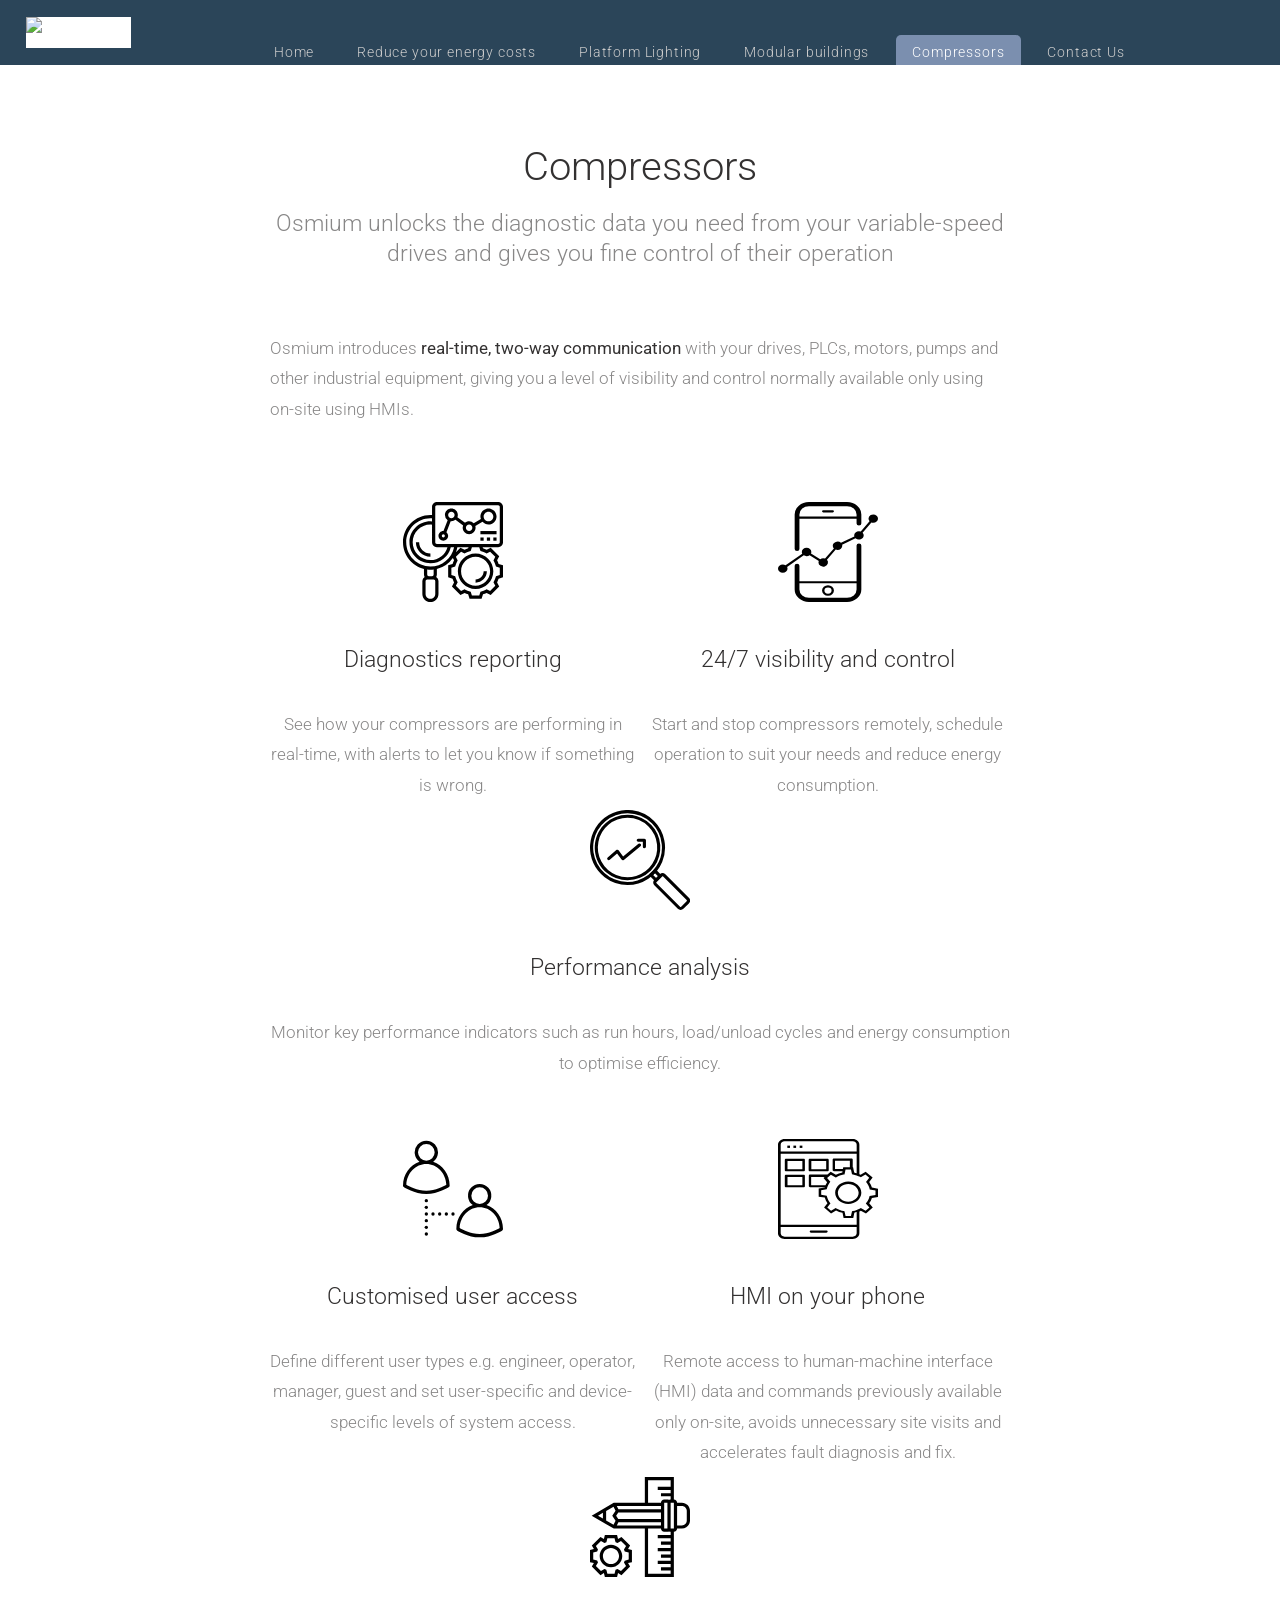
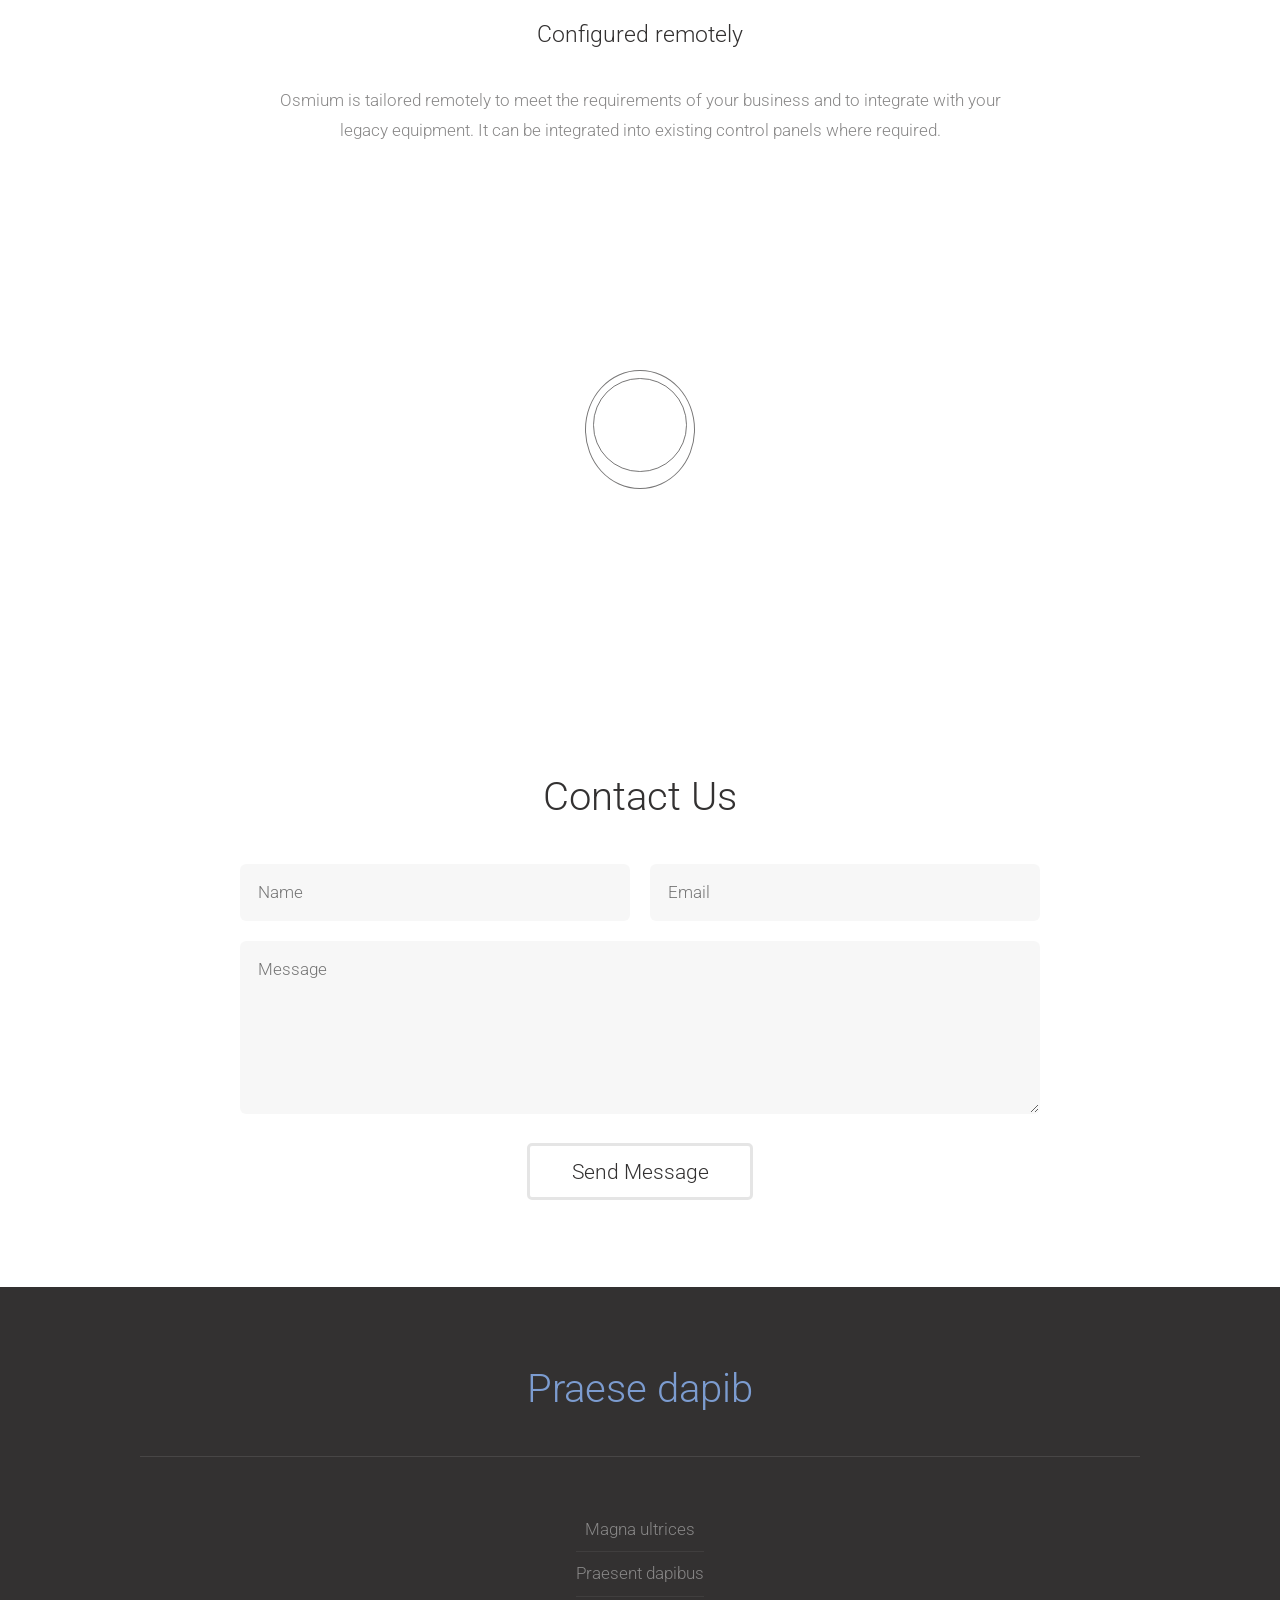
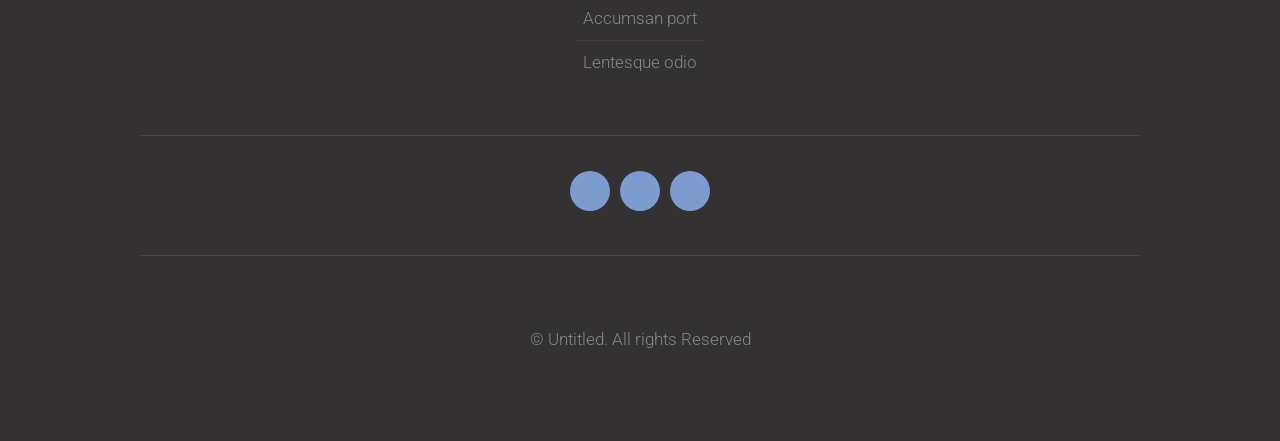
==== commit 7837ac38: "Changed focus to energy monitoring. More to do..." ====
--- a/compressors.html
+++ b/compressors.html
@@ -27,9 +27,9 @@
 							<nav id="nav">
 								<ul>
 									<li><a href="index.html">Home</a></li>
+                                    <li><a href="energy-monitoring.html">Reduce your energy costs</a></li>
 									<li><a href="platform-lighting.html">Platform Lighting</a></li>
                                     <li><a href="modular-buildings.html">Modular buildings</a></li>
-									<li><a href="energy-monitoring.html">Energy Monitoring</a></li>
 									<li class="current_page_item"><a href="compressors.html">Compressors</a></li>
                                     <li><a href="contact-us.html">Contact Us</a></li>
 								</ul>
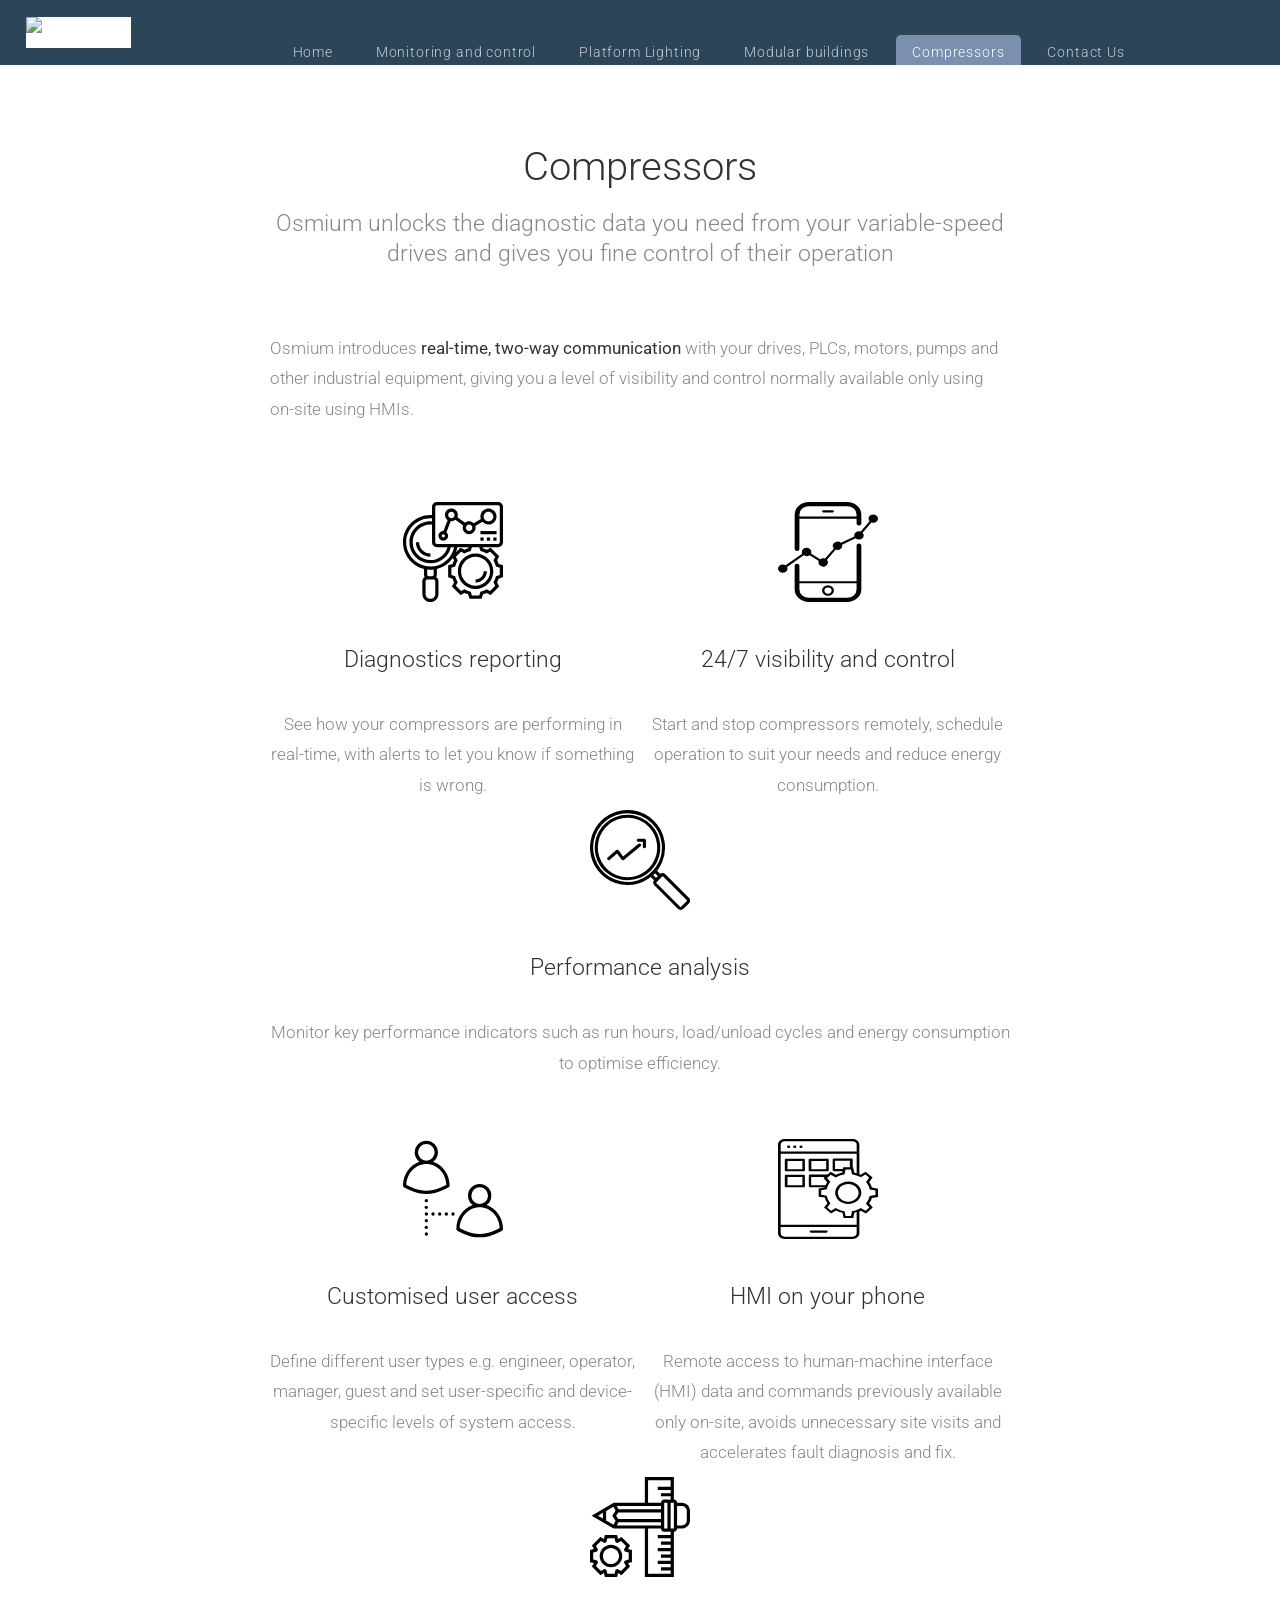
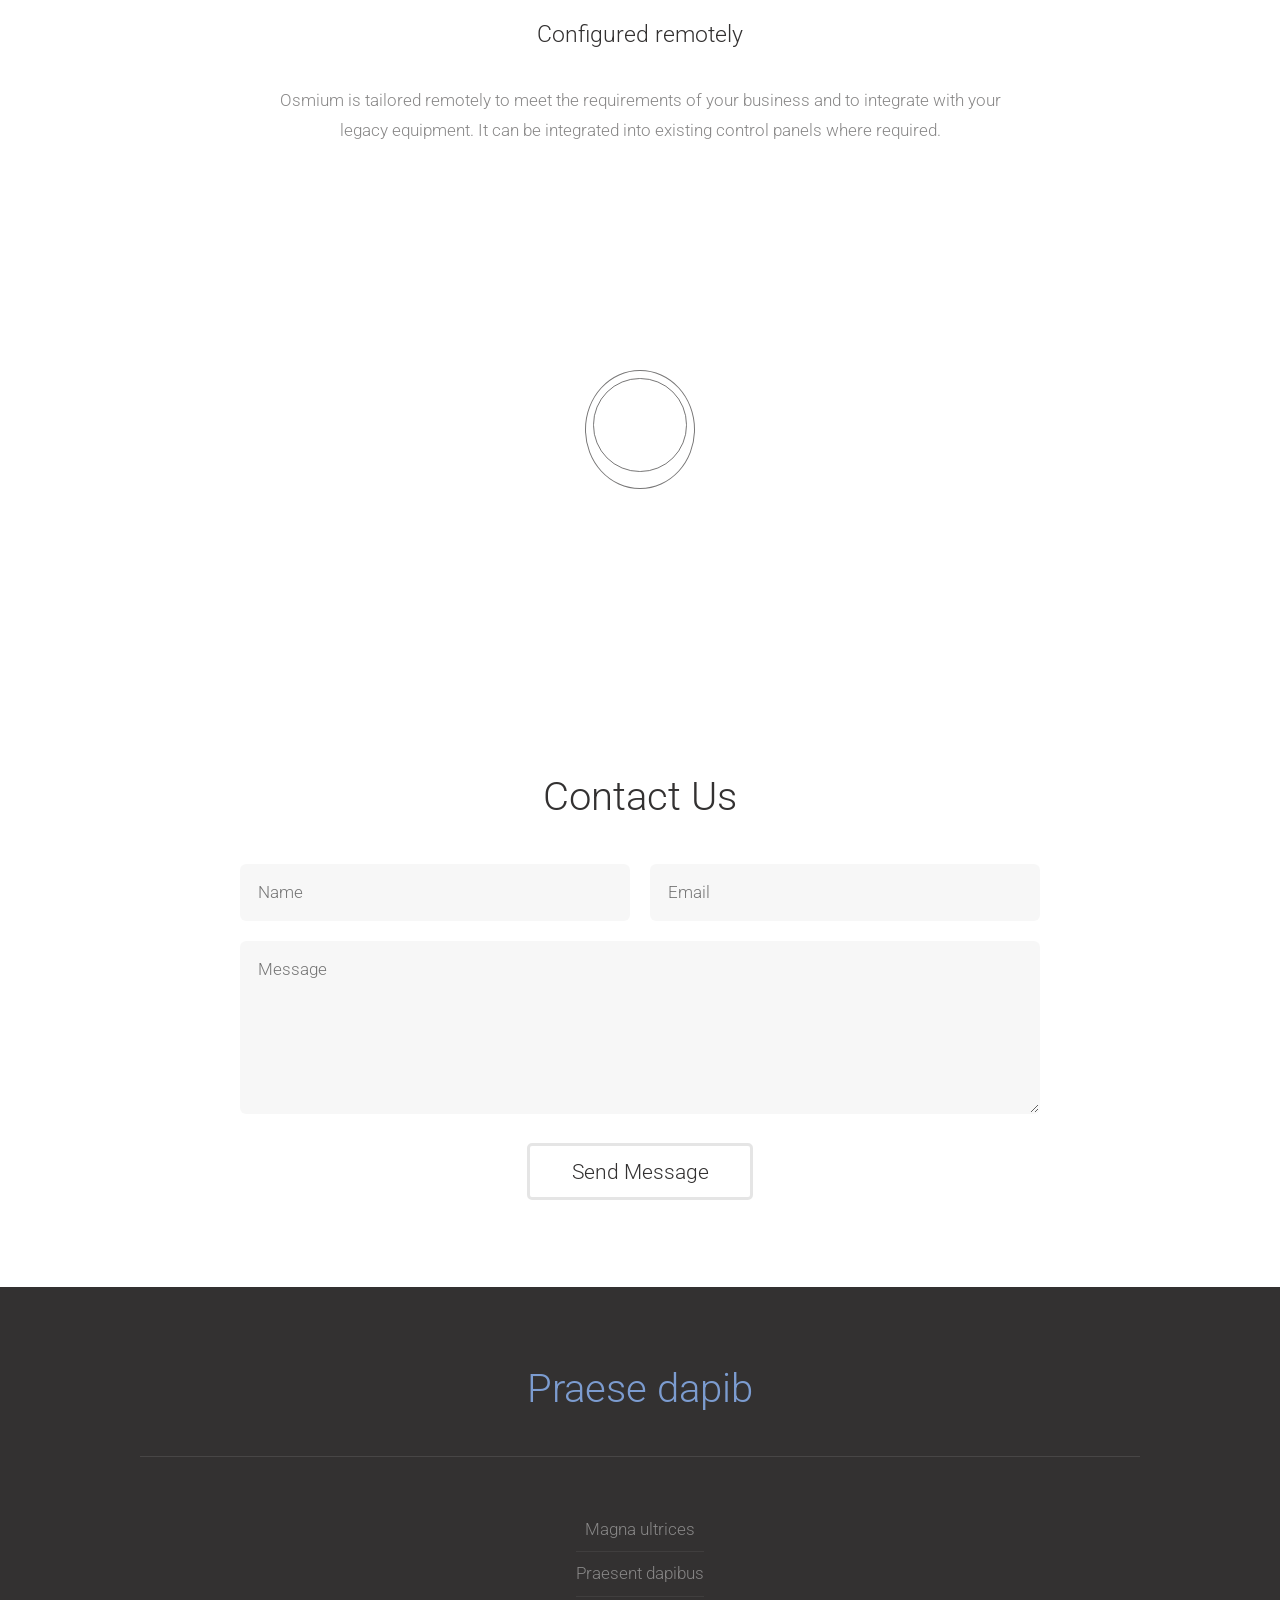
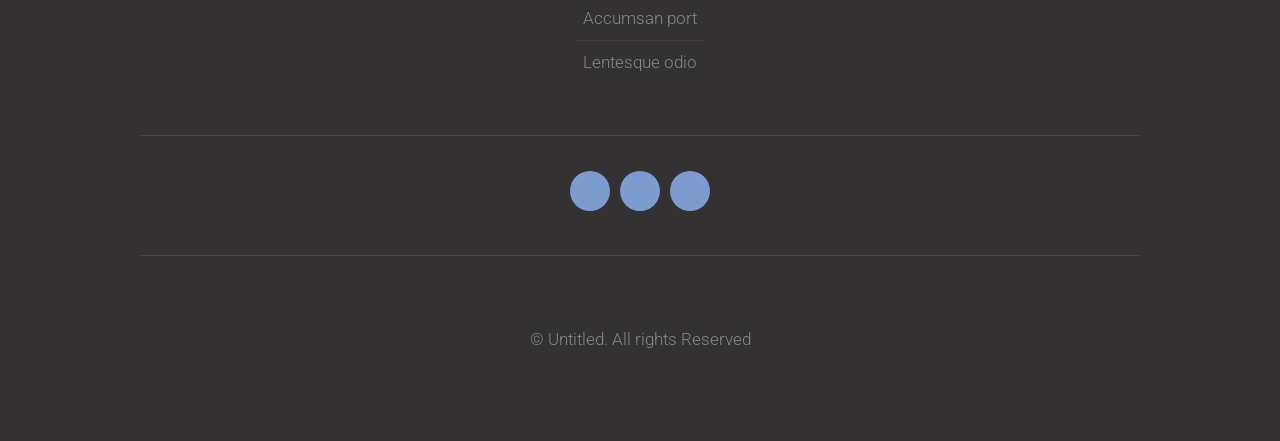
==== commit 1bb29377: "More of the same" ====
--- a/compressors.html
+++ b/compressors.html
@@ -27,7 +27,7 @@
 							<nav id="nav">
 								<ul>
 									<li><a href="index.html">Home</a></li>
-                                    <li><a href="energy-monitoring.html">Reduce your energy costs</a></li>
+                                    <li><a href="energy-monitoring.html">Monitoring and control</a></li>
 									<li><a href="platform-lighting.html">Platform Lighting</a></li>
                                     <li><a href="modular-buildings.html">Modular buildings</a></li>
 									<li class="current_page_item"><a href="compressors.html">Compressors</a></li>
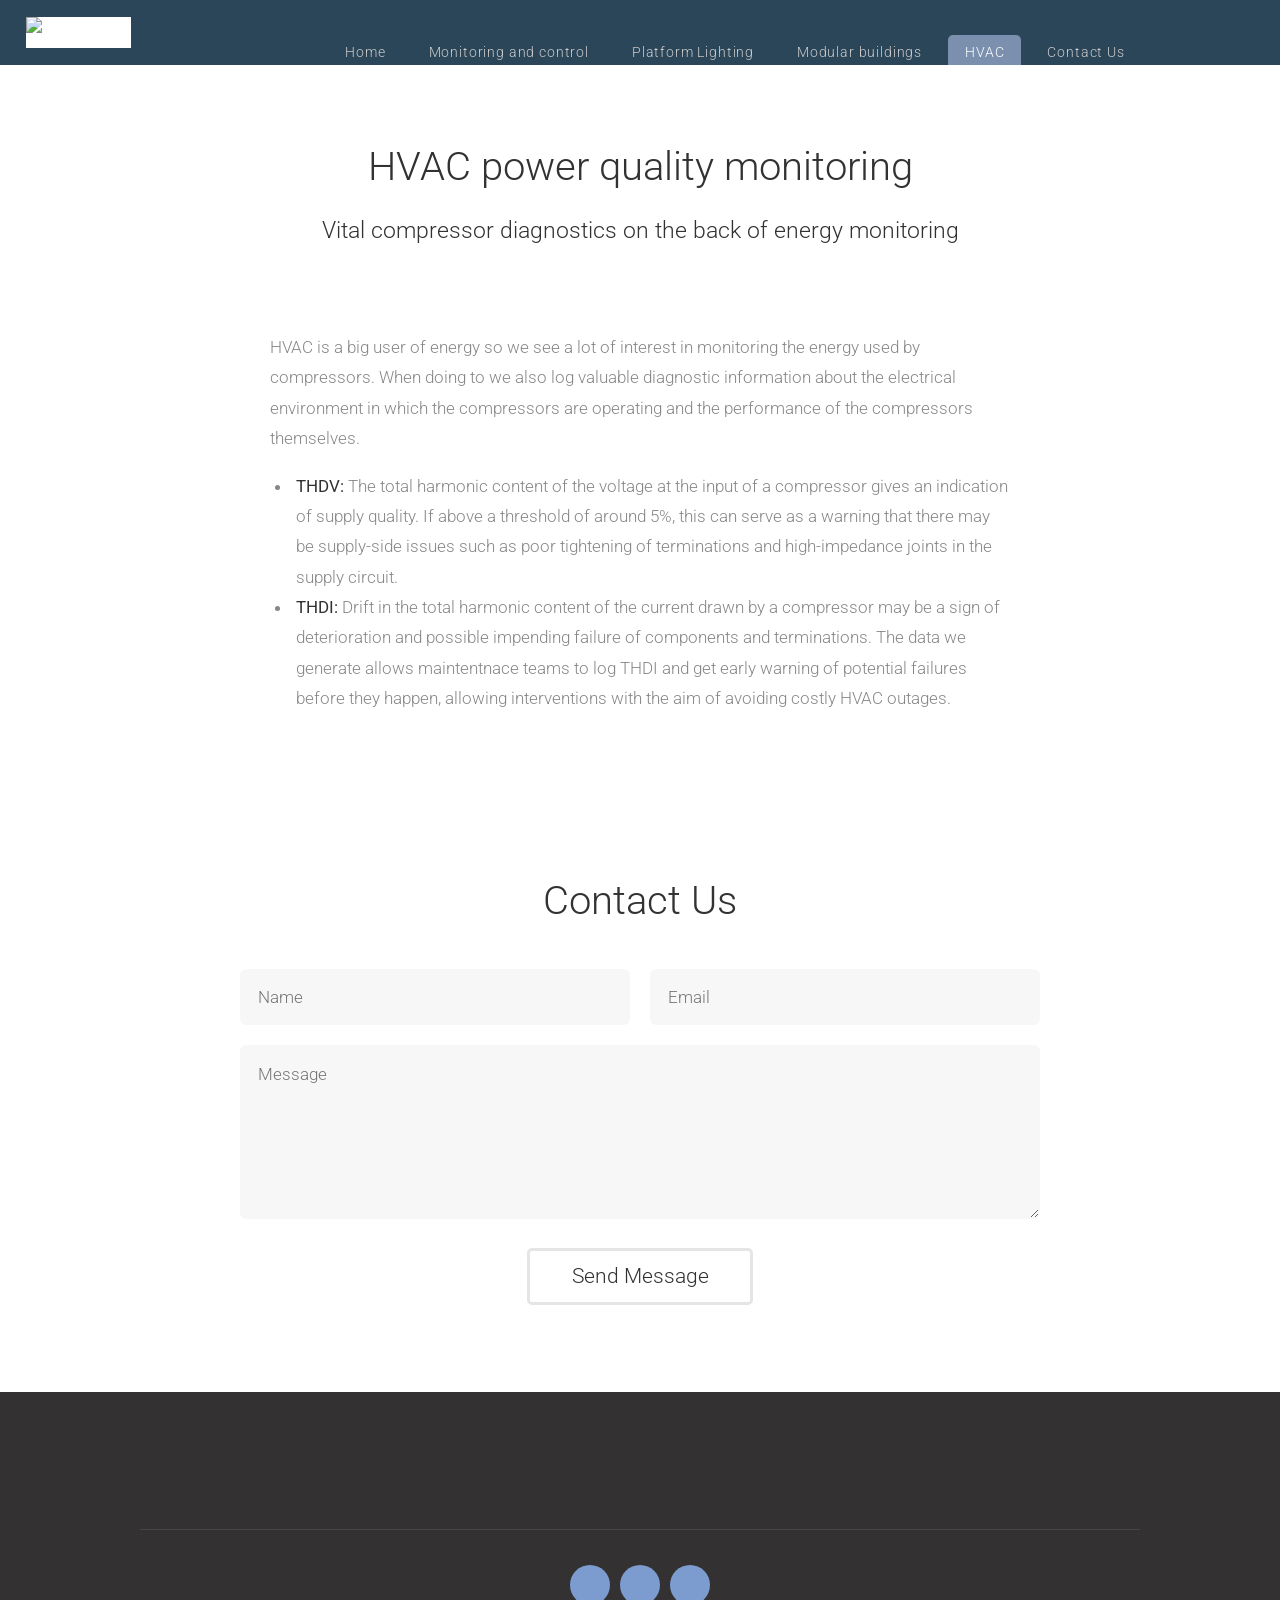
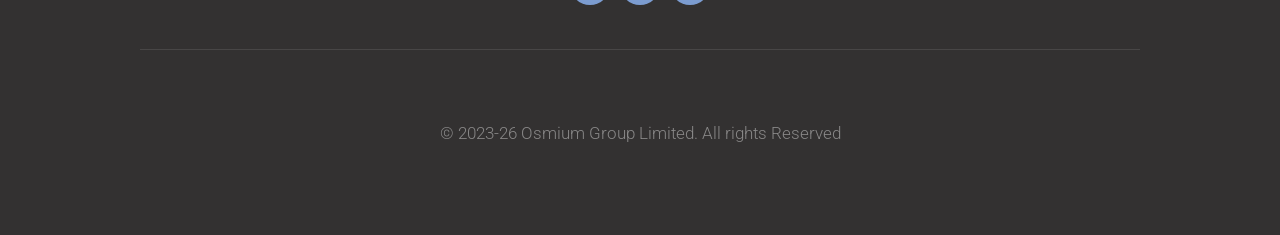
==== commit f65db754: "Overhaul completed. Next job is to add a news section with some historic entries" ====
--- a/compressors.html
+++ b/compressors.html
@@ -30,7 +30,7 @@
                                     <li><a href="energy-monitoring.html">Monitoring and control</a></li>
 									<li><a href="platform-lighting.html">Platform Lighting</a></li>
                                     <li><a href="modular-buildings.html">Modular buildings</a></li>
-									<li class="current_page_item"><a href="compressors.html">Compressors</a></li>
+									<li class="current_page_item"><a href="compressors.html">HVAC</a></li>
                                     <li><a href="contact-us.html">Contact Us</a></li>
 								</ul>
 							</nav>
@@ -47,202 +47,18 @@
 								<div id="content" class="col-9 col-12-mobile centred-content">
 									<article>
 										<header class="centred-text">
-											<h2>Compressors</h2>
-											<span class="byline">Osmium unlocks the diagnostic data you need from your variable-speed drives and gives you fine control of their operation</span>
+											<h2>HVAC power quality monitoring</h2>
+											<h3 class="byline">Vital compressor diagnostics on the back of energy monitoring</h3>
 										</header>
-                                        <p>Osmium introduces <strong>real-time, two-way communication</strong> with your drives, PLCs, motors, pumps and other industrial equipment, giving you a level of visibility and control normally available only using on-site using HMIs.</p>
 
-                                        <br/><br/>
-                                        <!-- Make a 3 x 2 grid, with text and icons centred within each grid box -->
-                                         <div class="flex-grid">
-                                            <div class="flex-grid-item">
-                                                <section>
-                                                    <svg preserveAspectRatio="xMidYMid meet" data-bbox="1 1 62 62" viewBox="1 1 62 62" xmlns="http://www.w3.org/2000/svg" width="100" height="100" data-type="shape" role="presentation" aria-hidden="true" aria-label="">
-                                                        <g>
-                                                            <path d="M63 26V4c0-1.654-1.346-3-3-3H22c-1.654 0-3 1.346-3 3v5.035A15.045 15.045 0 0 0 18 9C8.626 9 1 16.626 1 26c0 7.994 5.553 14.699 13 16.505V46c0 .537.153 1.034.401 1.471A2.994 2.994 0 0 0 13 50v8c0 2.757 2.243 5 5 5s5-2.243 5-5v-8a2.994 2.994 0 0 0-1.401-2.529c.248-.437.401-.934.401-1.471v-3.495a17.034 17.034 0 0 0 9.913-6.779l.741 1.44c-.362.709-.67 1.455-.919 2.229L29 40.271v7.459l2.734.876c.249.775.557 1.521.919 2.229l-1.312 2.549 5.274 5.274 2.549-1.312c.709.362 1.455.67 2.229.919L42.271 61h7.459l.876-2.734a14.972 14.972 0 0 0 2.229-.919l2.549 1.312 5.273-5.274-1.311-2.549c.362-.708.67-1.455.919-2.229L63 47.729V40.27l-2.734-.876a15.016 15.016 0 0 0-.919-2.229l1.311-2.549-5.273-5.274-2.549 1.312c-.71-.363-1.456-.67-2.229-.919L50.37 29H60c1.654 0 3-1.346 3-3zm-41 3h6.566c-1.32 4.699-5.585 8-10.566 8-6.065 0-11-4.935-11-11s4.935-11 11-11c.32 0 .654.022 1 .057V26c0 1.654 1.346 3 3 3zm-1 29c0 1.654-1.346 3-3 3s-3-1.346-3-3v-8a1 1 0 0 1 1-1h4a1 1 0 0 1 1 1v8zm-1-12a1 1 0 0 1-1 1h-2a1 1 0 0 1-1-1v-3.128c.657.077 1.322.128 2 .128.677 0 1.342-.054 2-.132V46zm-2-5C9.729 41 3 34.271 3 26s6.729-15 15-15c.317 0 .65.016 1 .043v2.002A12.28 12.28 0 0 0 18 13c-7.168 0-13 5.832-13 13s5.832 13 13 13a12.94 12.94 0 0 0 12.628-10h2.047C31.272 35.914 25.158 41 18 41zm16.702-12h6.927l-.235.734c-.773.249-1.52.556-2.229.919l-2.549-1.312-2.786 2.786c.387-.998.679-2.043.872-3.127zm14.322 2.356.517.146a12.91 12.91 0 0 1 2.797 1.153l.468.262 2.195-1.129 3.211 3.211-1.129 2.194.262.469a12.89 12.89 0 0 1 1.153 2.797l.146.517 2.356.753v4.541l-2.356.754-.146.517c-.28.99-.668 1.931-1.152 2.797l-.263.468 1.129 2.195-3.211 3.212-2.194-1.13-.469.262c-.867.485-1.808.874-2.797 1.154l-.517.146L48.271 59H43.73l-.754-2.356-.517-.146c-.99-.28-1.931-.668-2.797-1.152l-.468-.263-2.195 1.13-3.212-3.212 1.13-2.195-.263-.468a12.987 12.987 0 0 1-1.153-2.797l-.146-.517L31 46.271V41.73l2.356-.754.146-.517c.28-.99.668-1.931 1.152-2.797l.263-.468-1.13-2.195 3.212-3.211 2.195 1.129.468-.262a12.86 12.86 0 0 1 2.797-1.153l.517-.146.753-2.356h4.541l.754 2.356zM42.271 27H22c-.552 0-1-.449-1-1V4c0-.551.448-1 1-1h38c.552 0 1 .449 1 1v22c0 .551-.448 1-1 1H42.271z"></path>
-                                                            <path d="M54 5c-2.757 0-5 2.243-5 5 0 .56.114 1.09.284 1.593l-4.446 2.594A3.984 3.984 0 0 0 42 13c-.964 0-1.837.356-2.528.926l-4.759-3.461A3.97 3.97 0 0 0 35 9c0-2.206-1.794-4-4-4s-4 1.794-4 4a3.99 3.99 0 0 0 1.68 3.246l-2.601 6.762C26.052 19.007 26.027 19 26 19c-1.654 0-3 1.346-3 3s1.346 3 3 3 3-1.346 3-3a2.98 2.98 0 0 0-1.057-2.267l2.608-6.779c.149.018.295.046.449.046a3.96 3.96 0 0 0 2.528-.926l4.759 3.461A3.97 3.97 0 0 0 38 17c0 2.206 1.794 4 4 4s4-1.794 4-4c0-.376-.069-.733-.166-1.079l4.457-2.6C51.207 14.343 52.523 15 54 15c2.757 0 5-2.243 5-5s-2.243-5-5-5zM26 23a1.001 1.001 0 0 1 0-2 1.001 1.001 0 0 1 0 2zm5-12c-1.103 0-2-.897-2-2s.897-2 2-2 2 .897 2 2-.897 2-2 2zm11 8c-1.103 0-2-.897-2-2s.897-2 2-2 2 .897 2 2-.897 2-2 2zm12-6c-1.654 0-3-1.346-3-3s1.346-3 3-3 3 1.346 3 3-1.346 3-3 3z"></path>
-                                                            <path d="M51 23v2h-2v-2h2z"></path>
-                                                            <path d="M55 23v2h-2v-2h2z"></path>
-                                                            <path d="M59 23v2h-2v-2h2z"></path>
-                                                            <path d="M59 19v2H49v-2h10z"></path>
-                                                            <path d="M11 26H9c0 4.962 4.037 9 9 9v-2c-3.859 0-7-3.14-7-7z"></path>
-                                                            <path d="M53 44h-2c0 2.757-2.243 5-5 5v2c3.859 0 7-3.141 7-7z"></path>
-                                                            <path d="M35 44c0 6.065 4.935 11 11 11s11-4.935 11-11-4.935-11-11-11-11 4.935-11 11zm11-9c4.963 0 9 4.037 9 9s-4.037 9-9 9-9-4.037-9-9 4.037-9 9-9z"></path>
-                                                        </g>
-                                                    </svg>
-                                                    <h3>Diagnostics reporting</h3>
-                                                    <p>See how your compressors are performing in real-time, with alerts to let you know if something is wrong.</p>
-                                                </section>
-                                            </div>
-                                            <div class="flex-grid-item">
-                                                <section>
-                                                    <svg preserveAspectRatio="none" data-bbox="7 4 42 48" viewBox="7 4 42 48" xmlns="http://www.w3.org/2000/svg" width="100" height="100" data-type="shape" role="presentation" aria-hidden="true" aria-label="">
-                                                        <g>
-                                                            <path d="M47 10a2 2 0 0 0-1.56 3.24l-3.68 4.91A1.91 1.91 0 0 0 41 18a2 2 0 0 0-2 2 2.08 2.08 0 0 0 .07.5l-5.62 3.12A2 2 0 0 0 30 25a2 2 0 0 0 .47 1.27l-3.7 4.88A2.2 2.2 0 0 0 26 31a2 2 0 0 0-1.28.47l-3.86-2.75A2 2 0 0 0 21 28a2 2 0 0 0-4 0 2 2 0 0 0 .18.82l-7 5.58A2 2 0 0 0 9 34a2 2 0 1 0 2 2 2 2 0 0 0-.18-.82l7-5.58A2 2 0 0 0 19 30a2 2 0 0 0 1.28-.47l3.86 2.75A2 2 0 0 0 24 33a2 2 0 1 0 3.56-1.24l3.68-4.91A1.91 1.91 0 0 0 32 27a2 2 0 0 0 2-2 2.08 2.08 0 0 0-.07-.5l5.62-3.12A2 2 0 0 0 43 20a2 2 0 0 0-.47-1.27l3.7-4.88A2.2 2.2 0 0 0 47 14a2 2 0 0 0 0-4z"></path>
-                                                            <path d="M41 23.86a1 1 0 0 0-1 1V42H16v-7.34a1 1 0 0 0-2 0V46a6 6 0 0 0 6 6h16a6 6 0 0 0 6-6V24.86a1 1 0 0 0-1-1zM36 50H20a4 4 0 0 1-4-4v-3h24v3a4 4 0 0 1-4 4z"></path>
-                                                            <path d="M15 27.54a1 1 0 0 0 1-1V12h24v2.31a1 1 0 1 0 2 0V10a6 6 0 0 0-6-6H20a6 6 0 0 0-6 6v16.54a1 1 0 0 0 1 1zM20 6h16a4 4 0 0 1 4 4v1H16v-1a4 4 0 0 1 4-4z"></path>
-                                                            <path d="M26 9h4a.5.5 0 0 0 0-1h-4a.5.5 0 0 0 0 1z"></path>
-                                                            <path d="M28 44a2.5 2.5 0 1 0 2.5 2.5A2.5 2.5 0 0 0 28 44zm0 4a1.5 1.5 0 1 1 1.5-1.5A1.5 1.5 0 0 1 28 48z"></path>
-                                                        </g>
-                                                    </svg>
-                                                    <h3>24/7 visibility and control</h3>
-                                                    <p>Start and stop compressors remotely, schedule operation to suit your needs and reduce energy consumption.</p>
-                                                </section>
-                                            </div>
-                                            <div class="flex-grid-item">
-                                                <section>
-                                                    <svg preserveAspectRatio="none" data-bbox="0.079 -0.057 1199.95 1200.057" xmlns="http://www.w3.org/2000/svg" viewBox="0.079 -0.057 1199.95 1200.057" height="100" width="100" data-type="shape" role="presentation" aria-hidden="true" aria-label="">
-                                                        <g>
-                                                            <path d="M450.23 900.24a450.117 450.117 0 0 1-274.05-93.027 450.158 450.158 0 0 1 49.033-747 450.146 450.146 0 0 1 283.86-56.406 450.159 450.159 0 0 1 259.54 128.06 449.997 449.997 0 0 1 123.31 230.49 449.985 449.985 0 0 1-25.609 260.14 450.044 450.044 0 0 1-165.89 202.02 450.003 450.003 0 0 1-250.19 75.723zm0-862.5a412.54 412.54 0 0 0-261.6 93.855 412.502 412.502 0 0 0-142.68 238.5 412.492 412.492 0 0 0 247.066 461.36 412.5 412.5 0 0 0 277.6 13.434 412.472 412.472 0 0 0 223.11-165.71 412.52 412.52 0 0 0 67.348-269.64 412.444 412.444 0 0 0-118.99-251.16 411.52 411.52 0 0 0-133.88-89.453 411.475 411.475 0 0 0-157.96-31.223z"></path>
-                                                            <path d="M450.23 843.75a393.461 393.461 0 0 1-249.53-89.461c-70.32-57.785-118.43-138.16-136.14-227.45s-3.906-181.94 39.047-262.19 112.4-143.12 196.51-177.9 177.68-39.332 264.77-12.863a393.399 393.399 0 0 1 212.83 158.02 393.414 393.414 0 0 1 64.281 257.16 393.389 393.389 0 0 1-113.45 239.57 392.334 392.334 0 0 1-127.68 85.324 392.326 392.326 0 0 1-150.65 29.781zm0-749.36a355.967 355.967 0 0 0-225.76 80.93A355.942 355.942 0 0 0 101.29 381.1a355.94 355.94 0 0 0 35.324 237.21 355.925 355.925 0 0 0 177.79 160.96 355.96 355.96 0 0 0 432.1-131.319 355.948 355.948 0 0 0 58.156-232.67 355.946 355.946 0 0 0-102.64-216.75 354.976 354.976 0 0 0-251.78-104.23z"></path>
-                                                            <path d="M793.88 861.26a18.617 18.617 0 0 1-13.258-5.492l-62.867-62.852a18.746 18.746 0 0 1-5.488-13.254c0-4.973 1.972-9.742 5.488-13.258l48.656-48.656a18.748 18.748 0 0 1 13.258-5.489c4.969 0 9.738 1.973 13.254 5.489l62.867 62.867h.004c3.512 3.52 5.488 8.285 5.488 13.258s-1.976 9.738-5.488 13.258l-48.75 48.637a18.632 18.632 0 0 1-13.164 5.492zm-36.375-81.598 36.375 36.336 22.145-22.125-36.355-36.375z"></path>
-                                                            <path d="M1087.3 1200a46.689 46.689 0 0 1-33.281-13.801l-281.89-281.87a47.132 47.132 0 0 1-13.762-33.281 47.12 47.12 0 0 1 13.762-33.281l65.625-65.625a48.18 48.18 0 0 1 66.543 0l281.95 281.85a47.074 47.074 0 0 1 0 66.562l-65.625 65.625a46.642 46.642 0 0 1-33.32 13.82zM871.08 795.82a9.535 9.535 0 0 0-6.75 2.812l-65.625 65.625a9.58 9.58 0 0 0 0 13.52l281.83 281.91c1.785 1.801 4.219 2.813 6.758 2.813s4.973-1.012 6.758-2.813l65.625-65.624a9.58 9.58 0 0 0 0-13.52l-281.83-281.91a9.522 9.522 0 0 0-6.77-2.813z"></path>
-                                                            <path d="M225 603.09a18.748 18.748 0 0 1-13.551-5.793 18.745 18.745 0 0 1 1.215-27.074l102.94-89.906c3.949-3.457 9.168-5.094 14.387-4.52s9.953 3.305 13.062 7.536l54.375 73.969 184.45-150.98-.004.004a18.755 18.755 0 0 1 26.668 2.39 18.772 18.772 0 0 1 4.133 13.918 18.74 18.74 0 0 1-7.043 12.695l-199.73 163.5a18.75 18.75 0 0 1-26.981-3.39l-53.961-73.461-87.602 76.48v-.004a18.601 18.601 0 0 1-12.355 4.633z"></path>
-                                                            <path d="M652.93 458.66a18.752 18.752 0 0 1-18.75-18.75v-58.56h-54.805a18.752 18.752 0 0 1-16.238-28.124 18.754 18.754 0 0 1 16.238-9.375h73.52a18.752 18.752 0 0 1 18.75 18.75v77.309a18.75 18.75 0 0 1-5.48 13.242 18.754 18.754 0 0 1-13.234 5.508z"></path>
-                                                        </g>
-                                                    </svg>
-                                                    <h3>Performance analysis</h3>
-                                                    <p>Monitor key performance indicators such as run hours, load/unload cycles and energy consumption to optimise efficiency.</p>
-                                                </section>
-                                            </div>
-                                         </div>
-                                         <br/><br/>
-                                         <div class="flex-grid">
-                                            <div class="flex-grid-item">
-                                                <section>
-                                                    <svg preserveAspectRatio="xMidYMid meet" data-bbox="16 23.959 480 464.041" viewBox="16 23.959 480 464.041" xmlns="http://www.w3.org/2000/svg" width="100" height="100" data-type="shape" role="presentation" aria-hidden="true" aria-label="">
-                                                        <g>
-                                                            <path d="M136 312a8 8 0 1 1-16 0 8 8 0 0 1 16 0z"></path>
-                                                            <path d="M136 344a8 8 0 1 1-16 0 8 8 0 0 1 16 0z"></path>
-                                                            <path d="M136 376a8 8 0 1 1-16 0 8 8 0 0 1 16 0z"></path>
-                                                            <path d="M168 376a8 8 0 1 1-16 0 8 8 0 0 1 16 0z"></path>
-                                                            <path d="M200 376a8 8 0 1 1-16 0 8 8 0 0 1 16 0z"></path>
-                                                            <path d="M136 408a8 8 0 1 1-16 0 8 8 0 0 1 16 0z"></path>
-                                                            <path d="M136 440a8 8 0 1 1-16 0 8 8 0 0 1 16 0z"></path>
-                                                            <path d="M136 472a8 8 0 1 1-16 0 8 8 0 0 1 16 0z"></path>
-                                                            <path d="M232 376a8 8 0 1 1-16 0 8 8 0 0 1 16 0z"></path>
-                                                            <path d="M264 376a8 8 0 1 1-16 0 8 8 0 0 1 16 0z"></path>
-                                                            <path d="M19.562 246.656C21.6 248.018 70.242 280 128 280s106.4-31.982 108.438-33.344A8 8 0 0 0 240 240c0-53.91-33.353-99.626-79.11-114.717a56 56 0 1 0-65.78 0C49.353 140.374 16 186.09 16 240a8 8 0 0 0 3.562 6.656zM88 80a40 40 0 1 1 40 40 40.045 40.045 0 0 1-40-40zm40 56c51.574 0 93.78 44.283 95.915 99.6C211.992 242.678 172.4 264 128 264c-44.261 0-83.962-21.332-95.915-28.41C34.225 180.281 76.429 136 128 136z"></path>
-                                                            <path d="M416.89 333.283a56 56 0 1 0-65.78 0C305.353 348.374 272 394.09 272 448a8 8 0 0 0 3.562 6.656C277.6 456.018 326.242 488 384 488s106.4-31.982 108.438-33.344A8 8 0 0 0 496 448c0-53.91-33.353-99.626-79.11-114.717zM344 288a40 40 0 1 1 40 40 40.045 40.045 0 0 1-40-40zm40 184c-44.261 0-83.962-21.332-95.915-28.41C290.225 388.281 332.429 344 384 344s93.78 44.283 95.915 99.6C467.992 450.678 428.4 472 384 472z"></path>
-                                                        </g>
-                                                    </svg>
-                                                    <h3>Customised user access</h3>
-                                                    <p>Define different user types e.g. engineer, operator, manager, guest and set user-specific and device-specific levels of system access.</p>
-                                                </section>
-                                            </div>
-                                            <div class="flex-grid-item">
-                                                <section>
-                                                    <svg preserveAspectRatio="none" data-bbox="4.6 0 55.8 65" viewBox="4.6 0 55.8 65" xmlns="http://www.w3.org/2000/svg" width="100" height="100" data-type="shape" role="presentation" aria-hidden="true" aria-label="">
-                                                        <g>
-                                                            <path d="M18.2 4.3v1.5h-1.5V4.3h1.5z"></path>
-                                                            <path d="M14.7 4.3v1.5h-1.5V4.3h1.5z"></path>
-                                                            <path d="M11.3 4.3v1.5H9.8V4.3h1.5z"></path>
-                                                            <path d="M31.6 59.5H23c-.4 0-.7.3-.7.7 0 .4.3.7.7.7h8.6c.4 0 .7-.3.7-.7.1-.4-.3-.7-.7-.7z"></path>
-                                                            <path d="m57 38.3 3.4-.6v-5.4l-3.4-.7c-.3-1.3-.8-2.5-1.5-3.6l1.9-2.9-3.9-3.8-2.8 2c-.2-.1-.5-.3-.7-.4V3.7c0-2-1.6-3.7-3.7-3.7h-38c-2 0-3.7 1.6-3.7 3.7v57.6c0 2 1.6 3.7 3.7 3.7h38c2 0 3.7-1.6 3.7-3.7V47.1c.3-.1.5-.3.8-.5l2.9 1.9 3.8-3.9-2-2.8c.7-1.1 1.2-2.3 1.5-3.5zM8.3 1.5h38c1.2 0 2.2 1 2.2 2.2v4.4H6.1V3.7c0-1.2 1-2.2 2.2-2.2zm38 62h-38c-1.2 0-2.2-1-2.2-2.2v-4.1h42.4v4.1c0 1.2-1 2.2-2.2 2.2zm2.2-7.8H6.1V9.6h42.4v12.6c-.5-.2-.9-.3-1.4-.5l-.6-3.4h-.2v-4.9c0-.4-.3-.7-.7-.7h-9.8c-.4 0-.7.3-.7.7v6.8c0 .4.3.7.7.7h4.8l-.1.8c-1.3.3-2.5.8-3.6 1.5L34 21.3l-1.8 1.8h-9.7c-.4 0-.7.3-.7.7v6.8c0 .4.3.7.7.7h8.3c0 .1 0 .2-.1.2l-3.4.6v5.4l3.4.6c.3 1.3.8 2.5 1.5 3.6l-1.9 2.9 3.9 3.8 2.8-2c1.1.7 2.3 1.2 3.6 1.5l.6 3.4h5.4l.6-3.4c.4-.1.9-.3 1.3-.4v8.2zM41 18.4l-.2 1.1h-4.4v-5.3h8.3v4.1l-3.7.1zM31.1 30h-8v-5.3h7.5l-.6.6 2 2.8c-.3.6-.6 1.2-.9 1.9zm24.5 14.5-2.1 2.1-2.7-1.8-.4.3c-1.2.8-2.6 1.4-4 1.7l-.5.1-.6 3.1h-3l-.6-3.1-.5-.1c-1.4-.3-2.8-.9-4-1.7l-.4-.3-2.6 1.8-2.1-2.1 1.8-2.7-.3-.4c-.8-1.2-1.4-2.6-1.7-4l-.1-.5-3.1-.6v-3l3.1-.6.1-.5c.3-1.4.8-2.8 1.6-4l.3-.4-1.8-2.4 2.1-2.1 2.7 1.8.4-.3c1.2-.8 2.6-1.4 4-1.7l.5-.1.6-3.2h3l.6 3.1.5.1c1.4.3 2.8.9 4 1.6l.4.3 2.6-1.8 2.1 2.1-1.8 2.7.3.4c.8 1.2 1.4 2.6 1.7 4l.1.5 3.2.6v3l-3.3.6-.1.5c-.3 1.5-.9 2.8-1.7 4l-.3.4 2 2.6z"></path>
-                                                            <path d="M43.8 27.7c-4 0-7.3 3.3-7.3 7.3s3.3 7.3 7.3 7.3 7.3-3.3 7.3-7.3c0-4.1-3.3-7.3-7.3-7.3zm0 13.1v.7-.7c-3.2 0-5.8-2.6-5.8-5.8 0-3.2 2.6-5.8 5.8-5.8 3.2 0 5.8 2.6 5.8 5.8 0 3.1-2.6 5.8-5.8 5.8z"></path>
-                                                            <path d="M18.9 12.8H9.1c-.4 0-.7.3-.7.7v6.8c0 .4.3.7.7.7h9.8c.4 0 .7-.3.7-.7v-6.8c.1-.4-.3-.7-.7-.7zm-.7 6.8H9.9v-5.3h8.3v5.3z"></path>
-                                                            <path d="M22.4 21h9.8c.4 0 .7-.3.7-.7v-6.8c0-.4-.3-.7-.7-.7h-9.8c-.4 0-.7.3-.7.7v6.8c0 .4.3.7.7.7zm.8-6.7h8.3v5.3h-8.3v-5.3z"></path>
-                                                            <path d="M18.9 23.2H9.1c-.4 0-.7.3-.7.7v6.8c0 .4.3.7.7.7h9.8c.4 0 .7-.3.7-.7v-6.8c.1-.4-.3-.7-.7-.7zm-.7 6.8H9.9v-5.3h8.3V30z"></path>
-                                                        </g>
-                                                    </svg>
-                                                    <h3>HMI on your phone</h3>
-                                                    <p>Remote access to human-machine interface (HMI) data and commands previously available only on-site, avoids unnecessary site visits and accelerates fault diagnosis and fix.</p>
-                                                </section>
-                                            </div>
-                                            <div class="flex-grid-item">
-                                                <section>
-                                                    <svg preserveAspectRatio="none" data-bbox="18.746 18.75 1162.504 1162.503" xmlns="http://www.w3.org/2000/svg" viewBox="18.746 18.75 1162.504 1162.503" height="100" width="100" data-type="shape" role="presentation" aria-hidden="true" aria-label="">
-                                                        <g>
-                                                            <path d="M262.5 806.25c-72.375 0-131.25 58.895-131.25 131.25s58.875 131.25 131.25 131.25 131.25-58.895 131.25-131.25-58.875-131.25-131.25-131.25zm0 225c-51.695 0-93.75-42.055-93.75-93.75s42.055-93.75 93.75-93.75 93.75 42.055 93.75 93.75-42.055 93.75-93.75 93.75z"></path>
-                                                            <path d="M484.99 815.25 384.73 715.01l-40.012 24.02-11.324-45.281h-141.79l-11.305 45.301-40.012-24.02-100.28 100.22 24.02 40.051-45.281 11.305v141.79l45.301 11.305-24.039 40.051 100.26 100.24 40.012-24.02 11.324 45.281h141.79l11.305-45.301 40.012 24.02 100.26-100.24-24.02-40.051 45.301-11.285v-141.79l-45.301-11.305zm-16.238 80.645v83.211l-36.543 9.133-10.012 3.844-8.738 21.355 24.3 40.48-58.835 58.855-40.461-24.301-22.875 9.3-11.48 45.977h-83.211l-9.133-36.543-3.805-10.03-21.414-8.7-40.46 24.301-58.837-58.855 24.301-40.48-9.375-22.875-45.922-11.46v-83.212l45.863-11.457 9.43-22.875-24.301-40.48 58.836-58.855 40.46 24.301 22.876-9.3 11.48-45.978h83.21l9.134 36.543 3.804 10.031 21.414 8.7 40.461-24.301 58.836 58.855-24.3 40.48 9.43 22.875z"></path>
-                                                            <path d="M1087.5 318.75h-56.25c0-20.68-16.82-37.5-37.5-37.5V18.75h-337.5v300H294.92l-257.14 150 257.14 150h361.33v562.5h337.5v-525c20.68 0 37.5-16.82 37.5-37.5h56.25c51.695 0 93.75-42.055 93.75-93.75V412.5c0-51.695-42.055-93.75-93.75-93.75zM693.75 56.25h262.5v75h-150v37.5h150v37.5h-112.5v37.5h112.5v37.5c-6.863 0-13.219 1.988-18.75 5.21-5.531-3.222-11.887-5.21-18.75-5.21h-37.5c-20.68 0-37.5 16.82-37.5 37.5h-150zm225 562.5h-37.5v-300h37.5zm-75-37.5H330.34l18.75-37.5h494.66zM315.86 411.17l-38.398 57.711 38.383 57.469-23.68 47.363-85.918-50.098v-109.71l85.93-50.117zm527.89 95.082H347.53l-24.992-37.406 25.012-37.594h496.2zm0-112.5H349.09l-18.75-37.5h513.41zm-675 42.02v65.961l-56.531-32.98zm787.5 257.98h-150v37.5h150v37.5h-112.5v37.5h112.5v37.5h-150v37.5h150v37.5h-112.5v37.5h112.5v37.5h-150v37.5h150v37.5h-112.5v37.5h112.5v37.5h-262.5v-525h150c0 20.68 16.82 37.5 37.5 37.5h37.5c6.863 0 13.219-1.988 18.75-5.21 5.531 3.222 11.887 5.21 18.75 5.21zm0-75v-300h37.5l.02 300zm187.5-93.75c0 31.012-25.238 56.25-56.25 56.25h-56.25v-225h56.25c31.012 0 56.25 25.238 56.25 56.25z"></path>
-                                                        </g>
-                                                    </svg>
-                                                    <h3>Configured remotely</h3>
-                                                    <p>Osmium is tailored remotely to meet the requirements of your business and to integrate with your legacy equipment. It can be integrated into existing control panels where required.</p>
-                                                </section>
-                                            </div>
-                                         </div>
+                                                                                <p>HVAC is a big user of energy so we see a lot of interest in monitoring the energy used by compressors. When doing to we also log valuable diagnostic information about the electrical environment in which the compressors are operating and the performance of the compressors themselves.</p>
 
-                                        <!-- Diagnostics SVG -->
-                                        <!-- <svg preserveAspectRatio="xMidYMid meet" data-bbox="1 1 62 62" viewBox="1 1 62 62" xmlns="http://www.w3.org/2000/svg" width="100" height="100" data-type="shape" role="presentation" aria-hidden="true" aria-label="">
-                                            <g>
-                                                <path d="M63 26V4c0-1.654-1.346-3-3-3H22c-1.654 0-3 1.346-3 3v5.035A15.045 15.045 0 0 0 18 9C8.626 9 1 16.626 1 26c0 7.994 5.553 14.699 13 16.505V46c0 .537.153 1.034.401 1.471A2.994 2.994 0 0 0 13 50v8c0 2.757 2.243 5 5 5s5-2.243 5-5v-8a2.994 2.994 0 0 0-1.401-2.529c.248-.437.401-.934.401-1.471v-3.495a17.034 17.034 0 0 0 9.913-6.779l.741 1.44c-.362.709-.67 1.455-.919 2.229L29 40.271v7.459l2.734.876c.249.775.557 1.521.919 2.229l-1.312 2.549 5.274 5.274 2.549-1.312c.709.362 1.455.67 2.229.919L42.271 61h7.459l.876-2.734a14.972 14.972 0 0 0 2.229-.919l2.549 1.312 5.273-5.274-1.311-2.549c.362-.708.67-1.455.919-2.229L63 47.729V40.27l-2.734-.876a15.016 15.016 0 0 0-.919-2.229l1.311-2.549-5.273-5.274-2.549 1.312c-.71-.363-1.456-.67-2.229-.919L50.37 29H60c1.654 0 3-1.346 3-3zm-41 3h6.566c-1.32 4.699-5.585 8-10.566 8-6.065 0-11-4.935-11-11s4.935-11 11-11c.32 0 .654.022 1 .057V26c0 1.654 1.346 3 3 3zm-1 29c0 1.654-1.346 3-3 3s-3-1.346-3-3v-8a1 1 0 0 1 1-1h4a1 1 0 0 1 1 1v8zm-1-12a1 1 0 0 1-1 1h-2a1 1 0 0 1-1-1v-3.128c.657.077 1.322.128 2 .128.677 0 1.342-.054 2-.132V46zm-2-5C9.729 41 3 34.271 3 26s6.729-15 15-15c.317 0 .65.016 1 .043v2.002A12.28 12.28 0 0 0 18 13c-7.168 0-13 5.832-13 13s5.832 13 13 13a12.94 12.94 0 0 0 12.628-10h2.047C31.272 35.914 25.158 41 18 41zm16.702-12h6.927l-.235.734c-.773.249-1.52.556-2.229.919l-2.549-1.312-2.786 2.786c.387-.998.679-2.043.872-3.127zm14.322 2.356.517.146a12.91 12.91 0 0 1 2.797 1.153l.468.262 2.195-1.129 3.211 3.211-1.129 2.194.262.469a12.89 12.89 0 0 1 1.153 2.797l.146.517 2.356.753v4.541l-2.356.754-.146.517c-.28.99-.668 1.931-1.152 2.797l-.263.468 1.129 2.195-3.211 3.212-2.194-1.13-.469.262c-.867.485-1.808.874-2.797 1.154l-.517.146L48.271 59H43.73l-.754-2.356-.517-.146c-.99-.28-1.931-.668-2.797-1.152l-.468-.263-2.195 1.13-3.212-3.212 1.13-2.195-.263-.468a12.987 12.987 0 0 1-1.153-2.797l-.146-.517L31 46.271V41.73l2.356-.754.146-.517c.28-.99.668-1.931 1.152-2.797l.263-.468-1.13-2.195 3.212-3.211 2.195 1.129.468-.262a12.86 12.86 0 0 1 2.797-1.153l.517-.146.753-2.356h4.541l.754 2.356zM42.271 27H22c-.552 0-1-.449-1-1V4c0-.551.448-1 1-1h38c.552 0 1 .449 1 1v22c0 .551-.448 1-1 1H42.271z"></path>
-                                                <path d="M54 5c-2.757 0-5 2.243-5 5 0 .56.114 1.09.284 1.593l-4.446 2.594A3.984 3.984 0 0 0 42 13c-.964 0-1.837.356-2.528.926l-4.759-3.461A3.97 3.97 0 0 0 35 9c0-2.206-1.794-4-4-4s-4 1.794-4 4a3.99 3.99 0 0 0 1.68 3.246l-2.601 6.762C26.052 19.007 26.027 19 26 19c-1.654 0-3 1.346-3 3s1.346 3 3 3 3-1.346 3-3a2.98 2.98 0 0 0-1.057-2.267l2.608-6.779c.149.018.295.046.449.046a3.96 3.96 0 0 0 2.528-.926l4.759 3.461A3.97 3.97 0 0 0 38 17c0 2.206 1.794 4 4 4s4-1.794 4-4c0-.376-.069-.733-.166-1.079l4.457-2.6C51.207 14.343 52.523 15 54 15c2.757 0 5-2.243 5-5s-2.243-5-5-5zM26 23a1.001 1.001 0 0 1 0-2 1.001 1.001 0 0 1 0 2zm5-12c-1.103 0-2-.897-2-2s.897-2 2-2 2 .897 2 2-.897 2-2 2zm11 8c-1.103 0-2-.897-2-2s.897-2 2-2 2 .897 2 2-.897 2-2 2zm12-6c-1.654 0-3-1.346-3-3s1.346-3 3-3 3 1.346 3 3-1.346 3-3 3z"></path>
-                                                <path d="M51 23v2h-2v-2h2z"></path>
-                                                <path d="M55 23v2h-2v-2h2z"></path>
-                                                <path d="M59 23v2h-2v-2h2z"></path>
-                                                <path d="M59 19v2H49v-2h10z"></path>
-                                                <path d="M11 26H9c0 4.962 4.037 9 9 9v-2c-3.859 0-7-3.14-7-7z"></path>
-                                                <path d="M53 44h-2c0 2.757-2.243 5-5 5v2c3.859 0 7-3.141 7-7z"></path>
-                                                <path d="M35 44c0 6.065 4.935 11 11 11s11-4.935 11-11-4.935-11-11-11-11 4.935-11 11zm11-9c4.963 0 9 4.037 9 9s-4.037 9-9 9-9-4.037-9-9 4.037-9 9-9z"></path>
-                                            </g>
-                                        </svg> -->
-
-                                        <!-- 24/7 SVG -->
-                                         <!-- <svg preserveAspectRatio="none" data-bbox="7 4 42 48" viewBox="7 4 42 48" xmlns="http://www.w3.org/2000/svg" width="100" height="100" data-type="shape" role="presentation" aria-hidden="true" aria-label="">
-                                            <g>
-                                                <path d="M47 10a2 2 0 0 0-1.56 3.24l-3.68 4.91A1.91 1.91 0 0 0 41 18a2 2 0 0 0-2 2 2.08 2.08 0 0 0 .07.5l-5.62 3.12A2 2 0 0 0 30 25a2 2 0 0 0 .47 1.27l-3.7 4.88A2.2 2.2 0 0 0 26 31a2 2 0 0 0-1.28.47l-3.86-2.75A2 2 0 0 0 21 28a2 2 0 0 0-4 0 2 2 0 0 0 .18.82l-7 5.58A2 2 0 0 0 9 34a2 2 0 1 0 2 2 2 2 0 0 0-.18-.82l7-5.58A2 2 0 0 0 19 30a2 2 0 0 0 1.28-.47l3.86 2.75A2 2 0 0 0 24 33a2 2 0 1 0 3.56-1.24l3.68-4.91A1.91 1.91 0 0 0 32 27a2 2 0 0 0 2-2 2.08 2.08 0 0 0-.07-.5l5.62-3.12A2 2 0 0 0 43 20a2 2 0 0 0-.47-1.27l3.7-4.88A2.2 2.2 0 0 0 47 14a2 2 0 0 0 0-4z"></path>
-                                                <path d="M41 23.86a1 1 0 0 0-1 1V42H16v-7.34a1 1 0 0 0-2 0V46a6 6 0 0 0 6 6h16a6 6 0 0 0 6-6V24.86a1 1 0 0 0-1-1zM36 50H20a4 4 0 0 1-4-4v-3h24v3a4 4 0 0 1-4 4z"></path>
-                                                <path d="M15 27.54a1 1 0 0 0 1-1V12h24v2.31a1 1 0 1 0 2 0V10a6 6 0 0 0-6-6H20a6 6 0 0 0-6 6v16.54a1 1 0 0 0 1 1zM20 6h16a4 4 0 0 1 4 4v1H16v-1a4 4 0 0 1 4-4z"></path>
-                                                <path d="M26 9h4a.5.5 0 0 0 0-1h-4a.5.5 0 0 0 0 1z"></path>
-                                                <path d="M28 44a2.5 2.5 0 1 0 2.5 2.5A2.5 2.5 0 0 0 28 44zm0 4a1.5 1.5 0 1 1 1.5-1.5A1.5 1.5 0 0 1 28 48z"></path>
-                                            </g>
-                                        </svg> -->
-
-                                        <!-- Performance SVG -->
-                                         <!-- <svg preserveAspectRatio="none" data-bbox="0.079 -0.057 1199.95 1200.057" xmlns="http://www.w3.org/2000/svg" viewBox="0.079 -0.057 1199.95 1200.057" height="100" width="100" data-type="shape" role="presentation" aria-hidden="true" aria-label="">
-                                            <g>
-                                                <path d="M450.23 900.24a450.117 450.117 0 0 1-274.05-93.027 450.158 450.158 0 0 1 49.033-747 450.146 450.146 0 0 1 283.86-56.406 450.159 450.159 0 0 1 259.54 128.06 449.997 449.997 0 0 1 123.31 230.49 449.985 449.985 0 0 1-25.609 260.14 450.044 450.044 0 0 1-165.89 202.02 450.003 450.003 0 0 1-250.19 75.723zm0-862.5a412.54 412.54 0 0 0-261.6 93.855 412.502 412.502 0 0 0-142.68 238.5 412.492 412.492 0 0 0 247.066 461.36 412.5 412.5 0 0 0 277.6 13.434 412.472 412.472 0 0 0 223.11-165.71 412.52 412.52 0 0 0 67.348-269.64 412.444 412.444 0 0 0-118.99-251.16 411.52 411.52 0 0 0-133.88-89.453 411.475 411.475 0 0 0-157.96-31.223z"></path>
-                                                <path d="M450.23 843.75a393.461 393.461 0 0 1-249.53-89.461c-70.32-57.785-118.43-138.16-136.14-227.45s-3.906-181.94 39.047-262.19 112.4-143.12 196.51-177.9 177.68-39.332 264.77-12.863a393.399 393.399 0 0 1 212.83 158.02 393.414 393.414 0 0 1 64.281 257.16 393.389 393.389 0 0 1-113.45 239.57 392.334 392.334 0 0 1-127.68 85.324 392.326 392.326 0 0 1-150.65 29.781zm0-749.36a355.967 355.967 0 0 0-225.76 80.93A355.942 355.942 0 0 0 101.29 381.1a355.94 355.94 0 0 0 35.324 237.21 355.925 355.925 0 0 0 177.79 160.96 355.96 355.96 0 0 0 432.1-131.319 355.948 355.948 0 0 0 58.156-232.67 355.946 355.946 0 0 0-102.64-216.75 354.976 354.976 0 0 0-251.78-104.23z"></path>
-                                                <path d="M793.88 861.26a18.617 18.617 0 0 1-13.258-5.492l-62.867-62.852a18.746 18.746 0 0 1-5.488-13.254c0-4.973 1.972-9.742 5.488-13.258l48.656-48.656a18.748 18.748 0 0 1 13.258-5.489c4.969 0 9.738 1.973 13.254 5.489l62.867 62.867h.004c3.512 3.52 5.488 8.285 5.488 13.258s-1.976 9.738-5.488 13.258l-48.75 48.637a18.632 18.632 0 0 1-13.164 5.492zm-36.375-81.598 36.375 36.336 22.145-22.125-36.355-36.375z"></path>
-                                                <path d="M1087.3 1200a46.689 46.689 0 0 1-33.281-13.801l-281.89-281.87a47.132 47.132 0 0 1-13.762-33.281 47.12 47.12 0 0 1 13.762-33.281l65.625-65.625a48.18 48.18 0 0 1 66.543 0l281.95 281.85a47.074 47.074 0 0 1 0 66.562l-65.625 65.625a46.642 46.642 0 0 1-33.32 13.82zM871.08 795.82a9.535 9.535 0 0 0-6.75 2.812l-65.625 65.625a9.58 9.58 0 0 0 0 13.52l281.83 281.91c1.785 1.801 4.219 2.813 6.758 2.813s4.973-1.012 6.758-2.813l65.625-65.624a9.58 9.58 0 0 0 0-13.52l-281.83-281.91a9.522 9.522 0 0 0-6.77-2.813z"></path>
-                                                <path d="M225 603.09a18.748 18.748 0 0 1-13.551-5.793 18.745 18.745 0 0 1 1.215-27.074l102.94-89.906c3.949-3.457 9.168-5.094 14.387-4.52s9.953 3.305 13.062 7.536l54.375 73.969 184.45-150.98-.004.004a18.755 18.755 0 0 1 26.668 2.39 18.772 18.772 0 0 1 4.133 13.918 18.74 18.74 0 0 1-7.043 12.695l-199.73 163.5a18.75 18.75 0 0 1-26.981-3.39l-53.961-73.461-87.602 76.48v-.004a18.601 18.601 0 0 1-12.355 4.633z"></path>
-                                                <path d="M652.93 458.66a18.752 18.752 0 0 1-18.75-18.75v-58.56h-54.805a18.752 18.752 0 0 1-16.238-28.124 18.754 18.754 0 0 1 16.238-9.375h73.52a18.752 18.752 0 0 1 18.75 18.75v77.309a18.75 18.75 0 0 1-5.48 13.242 18.754 18.754 0 0 1-13.234 5.508z"></path>
-                                            </g>
-                                        </svg> -->
-
-                                        <!-- Customised user SVG -->
-                                         <!-- <svg preserveAspectRatio="xMidYMid meet" data-bbox="16 23.959 480 464.041" viewBox="16 23.959 480 464.041" xmlns="http://www.w3.org/2000/svg" width="100" height="100" data-type="shape" role="presentation" aria-hidden="true" aria-label="">
-                                            <g>
-                                                <path d="M136 312a8 8 0 1 1-16 0 8 8 0 0 1 16 0z"></path>
-                                                <path d="M136 344a8 8 0 1 1-16 0 8 8 0 0 1 16 0z"></path>
-                                                <path d="M136 376a8 8 0 1 1-16 0 8 8 0 0 1 16 0z"></path>
-                                                <path d="M168 376a8 8 0 1 1-16 0 8 8 0 0 1 16 0z"></path>
-                                                <path d="M200 376a8 8 0 1 1-16 0 8 8 0 0 1 16 0z"></path>
-                                                <path d="M136 408a8 8 0 1 1-16 0 8 8 0 0 1 16 0z"></path>
-                                                <path d="M136 440a8 8 0 1 1-16 0 8 8 0 0 1 16 0z"></path>
-                                                <path d="M136 472a8 8 0 1 1-16 0 8 8 0 0 1 16 0z"></path>
-                                                <path d="M232 376a8 8 0 1 1-16 0 8 8 0 0 1 16 0z"></path>
-                                                <path d="M264 376a8 8 0 1 1-16 0 8 8 0 0 1 16 0z"></path>
-                                                <path d="M19.562 246.656C21.6 248.018 70.242 280 128 280s106.4-31.982 108.438-33.344A8 8 0 0 0 240 240c0-53.91-33.353-99.626-79.11-114.717a56 56 0 1 0-65.78 0C49.353 140.374 16 186.09 16 240a8 8 0 0 0 3.562 6.656zM88 80a40 40 0 1 1 40 40 40.045 40.045 0 0 1-40-40zm40 56c51.574 0 93.78 44.283 95.915 99.6C211.992 242.678 172.4 264 128 264c-44.261 0-83.962-21.332-95.915-28.41C34.225 180.281 76.429 136 128 136z"></path>
-                                                <path d="M416.89 333.283a56 56 0 1 0-65.78 0C305.353 348.374 272 394.09 272 448a8 8 0 0 0 3.562 6.656C277.6 456.018 326.242 488 384 488s106.4-31.982 108.438-33.344A8 8 0 0 0 496 448c0-53.91-33.353-99.626-79.11-114.717zM344 288a40 40 0 1 1 40 40 40.045 40.045 0 0 1-40-40zm40 184c-44.261 0-83.962-21.332-95.915-28.41C290.225 388.281 332.429 344 384 344s93.78 44.283 95.915 99.6C467.992 450.678 428.4 472 384 472z"></path>
-                                            </g>
-                                        </svg> -->
-
-                                        <!-- HMI SVG -->
-                                         <!-- <svg preserveAspectRatio="none" data-bbox="4.6 0 55.8 65" viewBox="4.6 0 55.8 65" xmlns="http://www.w3.org/2000/svg" width="100" height="100" data-type="shape" role="presentation" aria-hidden="true" aria-label="">
-                                            <g>
-                                                <path d="M18.2 4.3v1.5h-1.5V4.3h1.5z"></path>
-                                                <path d="M14.7 4.3v1.5h-1.5V4.3h1.5z"></path>
-                                                <path d="M11.3 4.3v1.5H9.8V4.3h1.5z"></path>
-                                                <path d="M31.6 59.5H23c-.4 0-.7.3-.7.7 0 .4.3.7.7.7h8.6c.4 0 .7-.3.7-.7.1-.4-.3-.7-.7-.7z"></path>
-                                                <path d="m57 38.3 3.4-.6v-5.4l-3.4-.7c-.3-1.3-.8-2.5-1.5-3.6l1.9-2.9-3.9-3.8-2.8 2c-.2-.1-.5-.3-.7-.4V3.7c0-2-1.6-3.7-3.7-3.7h-38c-2 0-3.7 1.6-3.7 3.7v57.6c0 2 1.6 3.7 3.7 3.7h38c2 0 3.7-1.6 3.7-3.7V47.1c.3-.1.5-.3.8-.5l2.9 1.9 3.8-3.9-2-2.8c.7-1.1 1.2-2.3 1.5-3.5zM8.3 1.5h38c1.2 0 2.2 1 2.2 2.2v4.4H6.1V3.7c0-1.2 1-2.2 2.2-2.2zm38 62h-38c-1.2 0-2.2-1-2.2-2.2v-4.1h42.4v4.1c0 1.2-1 2.2-2.2 2.2zm2.2-7.8H6.1V9.6h42.4v12.6c-.5-.2-.9-.3-1.4-.5l-.6-3.4h-.2v-4.9c0-.4-.3-.7-.7-.7h-9.8c-.4 0-.7.3-.7.7v6.8c0 .4.3.7.7.7h4.8l-.1.8c-1.3.3-2.5.8-3.6 1.5L34 21.3l-1.8 1.8h-9.7c-.4 0-.7.3-.7.7v6.8c0 .4.3.7.7.7h8.3c0 .1 0 .2-.1.2l-3.4.6v5.4l3.4.6c.3 1.3.8 2.5 1.5 3.6l-1.9 2.9 3.9 3.8 2.8-2c1.1.7 2.3 1.2 3.6 1.5l.6 3.4h5.4l.6-3.4c.4-.1.9-.3 1.3-.4v8.2zM41 18.4l-.2 1.1h-4.4v-5.3h8.3v4.1l-3.7.1zM31.1 30h-8v-5.3h7.5l-.6.6 2 2.8c-.3.6-.6 1.2-.9 1.9zm24.5 14.5-2.1 2.1-2.7-1.8-.4.3c-1.2.8-2.6 1.4-4 1.7l-.5.1-.6 3.1h-3l-.6-3.1-.5-.1c-1.4-.3-2.8-.9-4-1.7l-.4-.3-2.6 1.8-2.1-2.1 1.8-2.7-.3-.4c-.8-1.2-1.4-2.6-1.7-4l-.1-.5-3.1-.6v-3l3.1-.6.1-.5c.3-1.4.8-2.8 1.6-4l.3-.4-1.8-2.4 2.1-2.1 2.7 1.8.4-.3c1.2-.8 2.6-1.4 4-1.7l.5-.1.6-3.2h3l.6 3.1.5.1c1.4.3 2.8.9 4 1.6l.4.3 2.6-1.8 2.1 2.1-1.8 2.7.3.4c.8 1.2 1.4 2.6 1.7 4l.1.5 3.2.6v3l-3.3.6-.1.5c-.3 1.5-.9 2.8-1.7 4l-.3.4 2 2.6z"></path>
-                                                <path d="M43.8 27.7c-4 0-7.3 3.3-7.3 7.3s3.3 7.3 7.3 7.3 7.3-3.3 7.3-7.3c0-4.1-3.3-7.3-7.3-7.3zm0 13.1v.7-.7c-3.2 0-5.8-2.6-5.8-5.8 0-3.2 2.6-5.8 5.8-5.8 3.2 0 5.8 2.6 5.8 5.8 0 3.1-2.6 5.8-5.8 5.8z"></path>
-                                                <path d="M18.9 12.8H9.1c-.4 0-.7.3-.7.7v6.8c0 .4.3.7.7.7h9.8c.4 0 .7-.3.7-.7v-6.8c.1-.4-.3-.7-.7-.7zm-.7 6.8H9.9v-5.3h8.3v5.3z"></path>
-                                                <path d="M22.4 21h9.8c.4 0 .7-.3.7-.7v-6.8c0-.4-.3-.7-.7-.7h-9.8c-.4 0-.7.3-.7.7v6.8c0 .4.3.7.7.7zm.8-6.7h8.3v5.3h-8.3v-5.3z"></path>
-                                                <path d="M18.9 23.2H9.1c-.4 0-.7.3-.7.7v6.8c0 .4.3.7.7.7h9.8c.4 0 .7-.3.7-.7v-6.8c.1-.4-.3-.7-.7-.7zm-.7 6.8H9.9v-5.3h8.3V30z"></path>
-                                            </g>
-                                        </svg> -->
-
-                                        <!-- Configured remote SVG -->
-                                         <!-- <svg preserveAspectRatio="none" data-bbox="18.746 18.75 1162.504 1162.503" xmlns="http://www.w3.org/2000/svg" viewBox="18.746 18.75 1162.504 1162.503" height="100" width="100" data-type="shape" role="presentation" aria-hidden="true" aria-label="">
-                                            <g>
-                                                <path d="M262.5 806.25c-72.375 0-131.25 58.895-131.25 131.25s58.875 131.25 131.25 131.25 131.25-58.895 131.25-131.25-58.875-131.25-131.25-131.25zm0 225c-51.695 0-93.75-42.055-93.75-93.75s42.055-93.75 93.75-93.75 93.75 42.055 93.75 93.75-42.055 93.75-93.75 93.75z"></path>
-                                                <path d="M484.99 815.25 384.73 715.01l-40.012 24.02-11.324-45.281h-141.79l-11.305 45.301-40.012-24.02-100.28 100.22 24.02 40.051-45.281 11.305v141.79l45.301 11.305-24.039 40.051 100.26 100.24 40.012-24.02 11.324 45.281h141.79l11.305-45.301 40.012 24.02 100.26-100.24-24.02-40.051 45.301-11.285v-141.79l-45.301-11.305zm-16.238 80.645v83.211l-36.543 9.133-10.012 3.844-8.738 21.355 24.3 40.48-58.835 58.855-40.461-24.301-22.875 9.3-11.48 45.977h-83.211l-9.133-36.543-3.805-10.03-21.414-8.7-40.46 24.301-58.837-58.855 24.301-40.48-9.375-22.875-45.922-11.46v-83.212l45.863-11.457 9.43-22.875-24.301-40.48 58.836-58.855 40.46 24.301 22.876-9.3 11.48-45.978h83.21l9.134 36.543 3.804 10.031 21.414 8.7 40.461-24.301 58.836 58.855-24.3 40.48 9.43 22.875z"></path>
-                                                <path d="M1087.5 318.75h-56.25c0-20.68-16.82-37.5-37.5-37.5V18.75h-337.5v300H294.92l-257.14 150 257.14 150h361.33v562.5h337.5v-525c20.68 0 37.5-16.82 37.5-37.5h56.25c51.695 0 93.75-42.055 93.75-93.75V412.5c0-51.695-42.055-93.75-93.75-93.75zM693.75 56.25h262.5v75h-150v37.5h150v37.5h-112.5v37.5h112.5v37.5c-6.863 0-13.219 1.988-18.75 5.21-5.531-3.222-11.887-5.21-18.75-5.21h-37.5c-20.68 0-37.5 16.82-37.5 37.5h-150zm225 562.5h-37.5v-300h37.5zm-75-37.5H330.34l18.75-37.5h494.66zM315.86 411.17l-38.398 57.711 38.383 57.469-23.68 47.363-85.918-50.098v-109.71l85.93-50.117zm527.89 95.082H347.53l-24.992-37.406 25.012-37.594h496.2zm0-112.5H349.09l-18.75-37.5h513.41zm-675 42.02v65.961l-56.531-32.98zm787.5 257.98h-150v37.5h150v37.5h-112.5v37.5h112.5v37.5h-150v37.5h150v37.5h-112.5v37.5h112.5v37.5h-150v37.5h150v37.5h-112.5v37.5h112.5v37.5h-262.5v-525h150c0 20.68 16.82 37.5 37.5 37.5h37.5c6.863 0 13.219-1.988 18.75-5.21 5.531 3.222 11.887 5.21 18.75 5.21zm0-75v-300h37.5l.02 300zm187.5-93.75c0 31.012-25.238 56.25-56.25 56.25h-56.25v-225h56.25c31.012 0 56.25 25.238 56.25 56.25z"></path>
-                                            </g>
-                                        </svg> -->
+                                        <!-- Add some bullet points with icons and a small header then paragraph -->
+                                        <ul class="checklist">
+                                            <li><strong>THDV:</strong> The total harmonic content of the voltage at the input of a compressor gives an indication of supply quality. If above a threshold of around 5%, this can serve as a warning that there may be supply-side issues such as poor tightening of terminations and high-impedance joints in the supply circuit.</li>
+                                            <li><strong>THDI:</strong> Drift in the total harmonic content of the current drawn by a compressor may be a sign of deterioration and possible impending failure of components and terminations. The data we generate allows maintentnace teams to log THDI and get early warning of potential failures before they happen, allowing interventions with the aim of avoiding costly HVAC outages.</li>
+                                        </ul>
+ 
                                     </article>
 								</div>
 							</div>
@@ -250,13 +66,6 @@
 					</div>
 				</div>
 
-			<!-- Tweet -->
-				<div id="tweets">
-					<div class="container">
-						<span class="pennant"><span class="icon brands fa-twitter"></span></span>
-						<span class="tweet">@someone Integer vitae libero ac risus egestas placerat ras iaculis ultricies nulla</span>
-					</div>
-				</div>
 
 			<!-- Contact -->
 				<div id="contact">
@@ -288,21 +97,7 @@
 			<!-- Footer -->
 				<section id="footer">
 					<div class="container">
-						<header>
-							<h2>Praese dapib</h2>
-						</header>
 
-						<!-- Lists -->
-								<ul class="lists">
-									<li>
-										<ul class="alt">
-											<li><a href="#">Magna ultrices</a></li>
-											<li><a href="#">Praesent dapibus</a></li>
-											<li><a href="#">Accumsan port</a></li>
-											<li><a href="#">Lentesque odio</a></li>
-										</ul>
-									</li>
-								</ul>
 
 						<!-- Social -->
 							<section>
@@ -315,7 +110,7 @@
 
 						<!-- Copyright -->
 							<div class="copyright">
-								&copy; Untitled. All rights Reserved
+								&copy; 2023-26 Osmium Group Limited. All rights Reserved
 							</div>
 
 					</div>
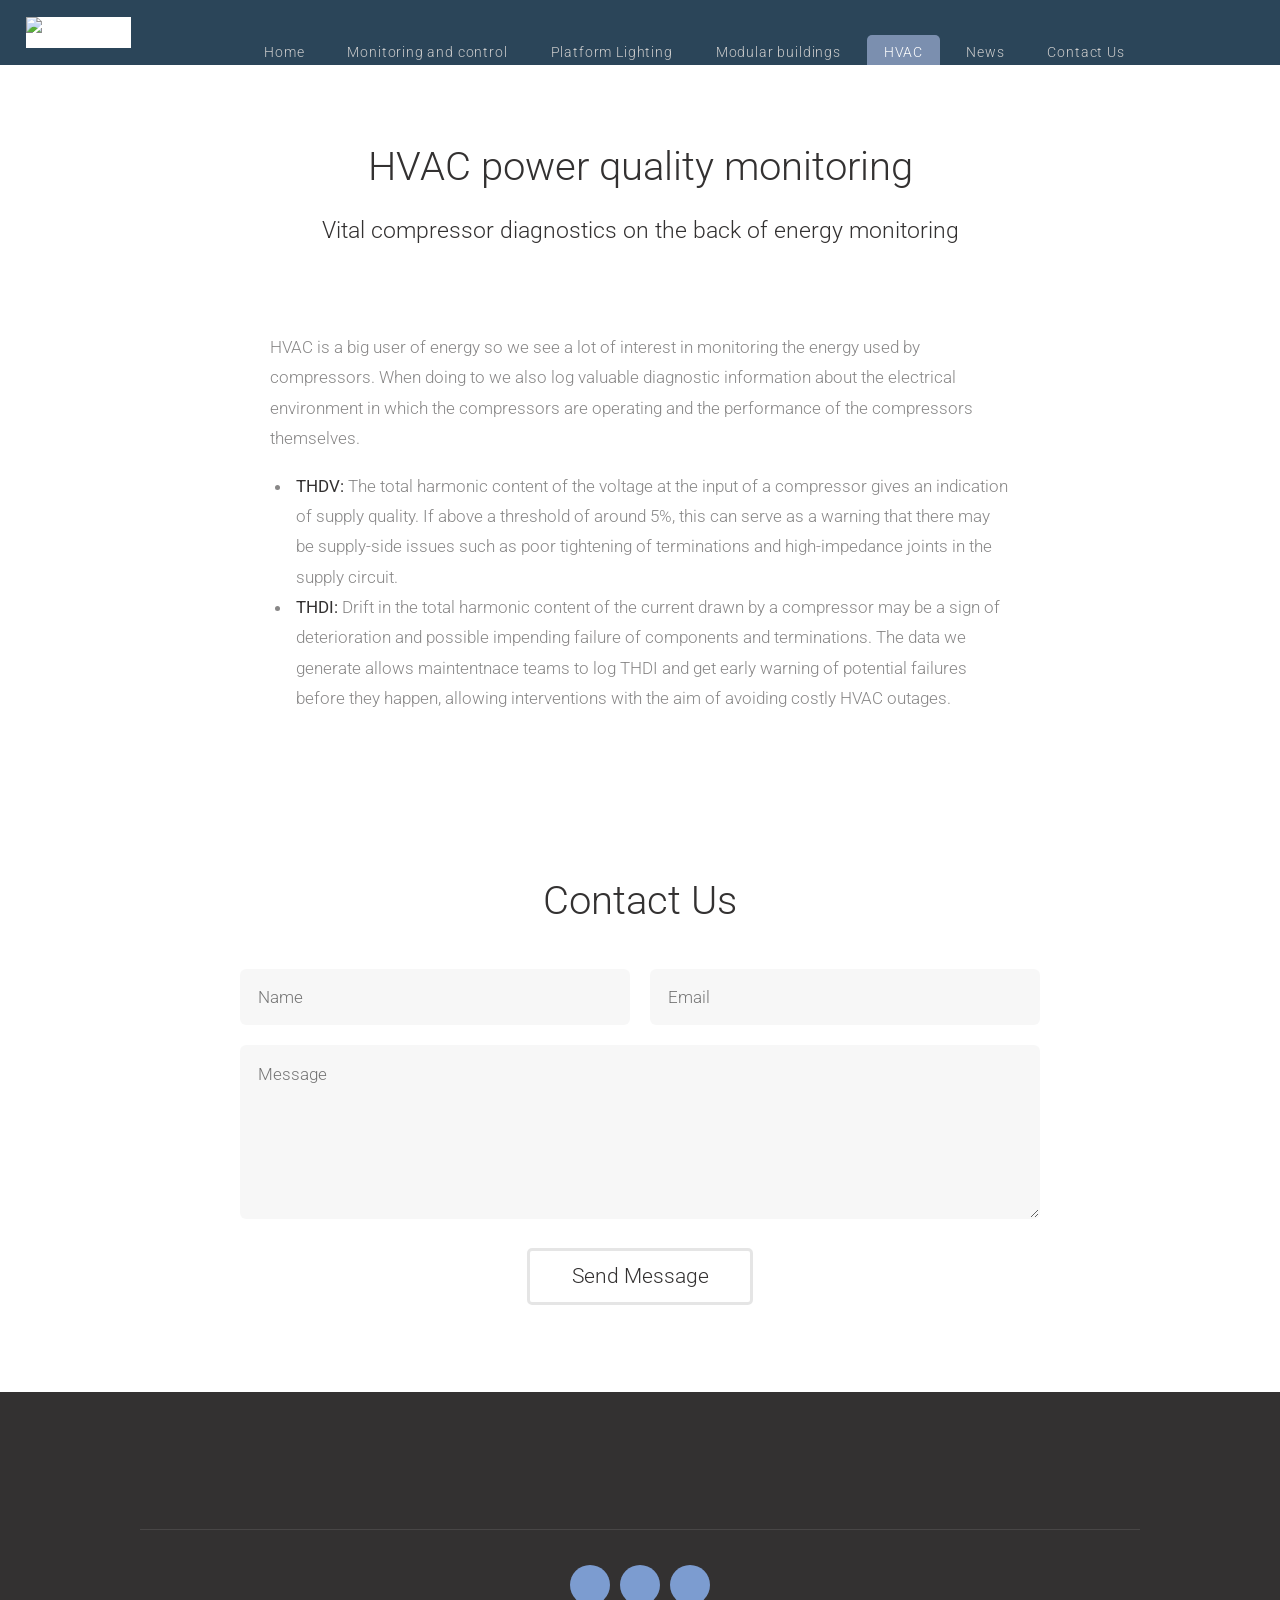
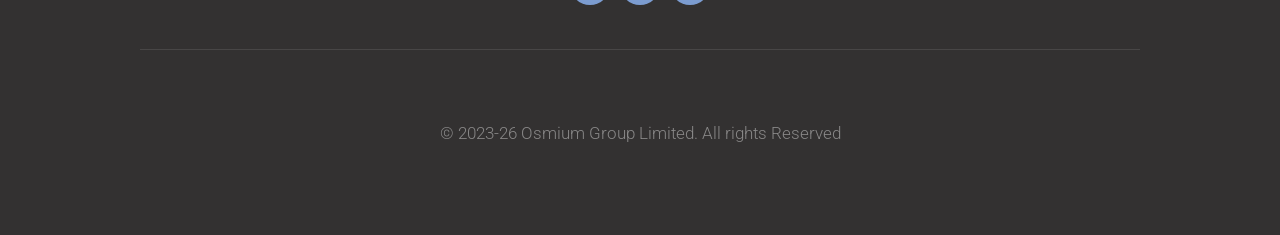
==== commit 31f2e9f7: "News section added and populated" ====
--- a/compressors.html
+++ b/compressors.html
@@ -31,6 +31,7 @@
 									<li><a href="platform-lighting.html">Platform Lighting</a></li>
                                     <li><a href="modular-buildings.html">Modular buildings</a></li>
 									<li class="current_page_item"><a href="compressors.html">HVAC</a></li>
+                                    <li><a href="news.html">News</a></li>
                                     <li><a href="contact-us.html">Contact Us</a></li>
 								</ul>
 							</nav>
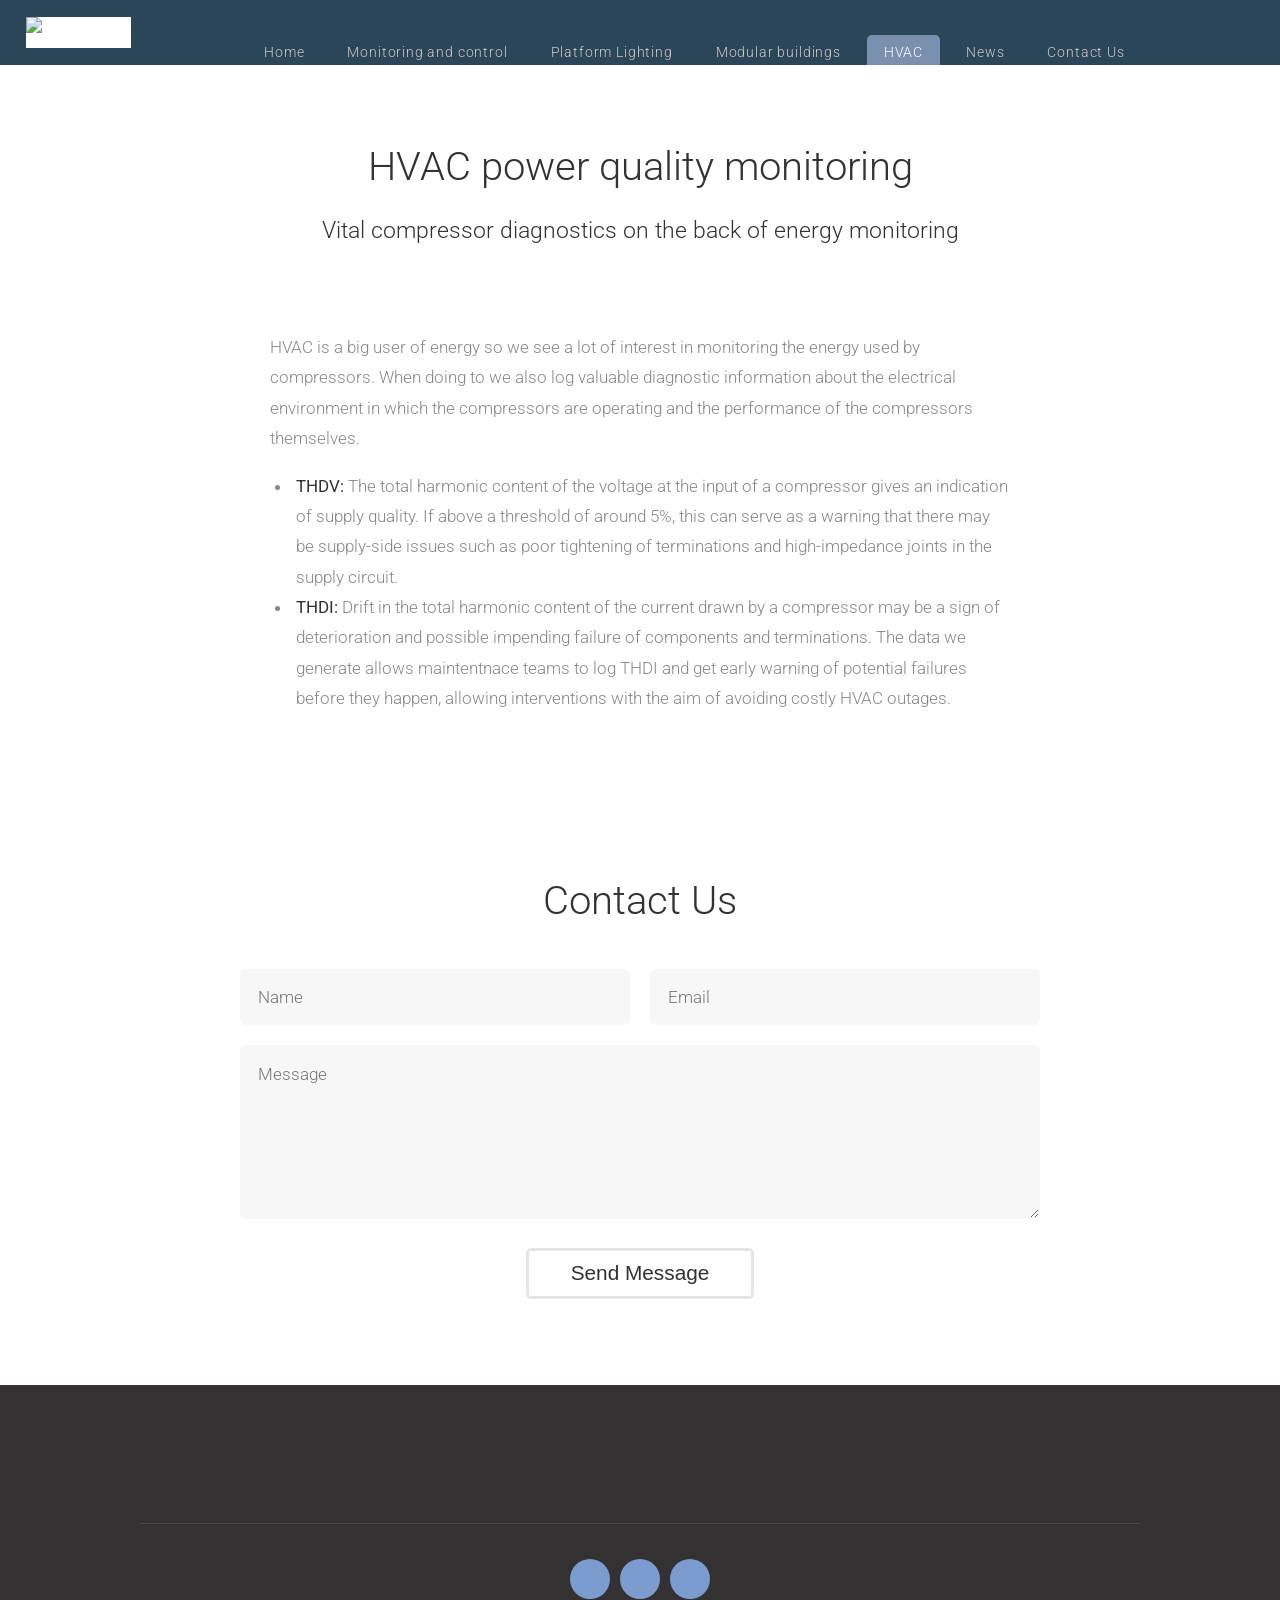
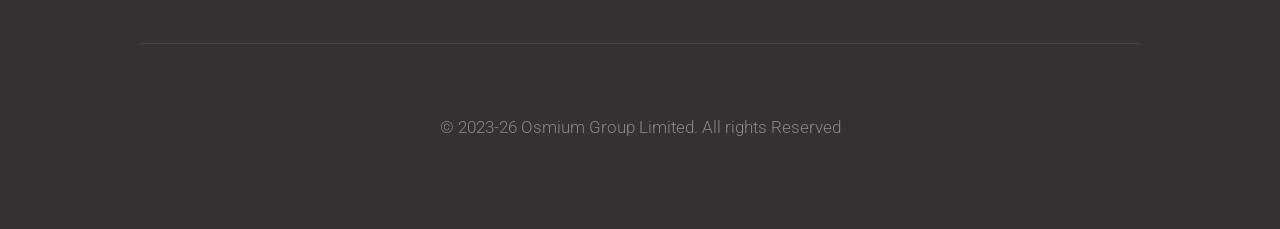
==== commit a1230bf3: "Altering form attributes" ====
--- a/compressors.html
+++ b/compressors.html
@@ -76,7 +76,8 @@
 								<h2>Contact Us</h2>
 							</header>
 						</section>
-						<form method="post" action="#">
+						<form method="post" name="contact" data-netlify="true">
+							<input type="hidden" name="form-name" value="contact" />
 							<div class="row gtr-50 gtr-uniform">
 								<div class="col-6 col-12-narrower">
 									<input name="name" placeholder="Name" type="text" class="text" />
@@ -88,7 +89,7 @@
 									<textarea name="message" placeholder="Message"></textarea>
 								</div>
 								<div class="col-12">
-									<a href="#" class="button alt">Send Message</a>
+									<button type="submit" class="button alt">Send Message</button>
 								</div>
 							</div>
 						</form>
